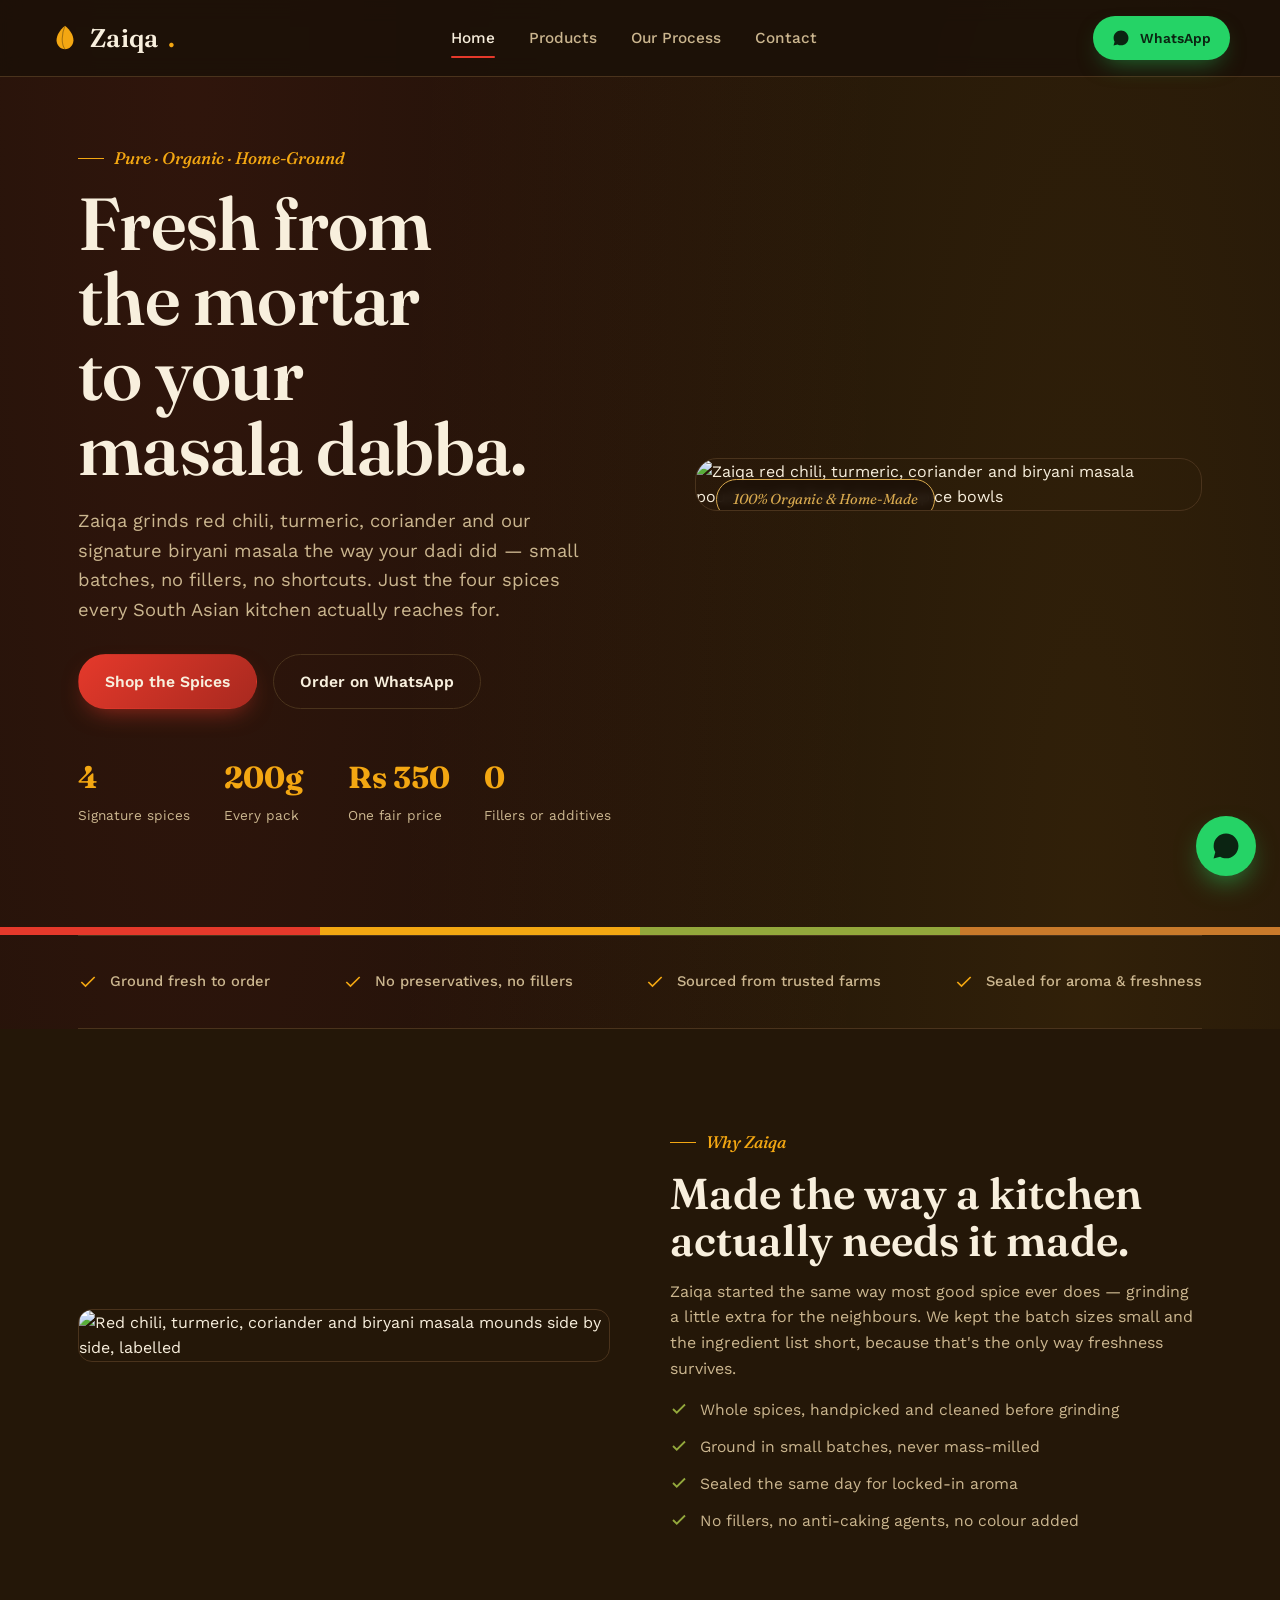
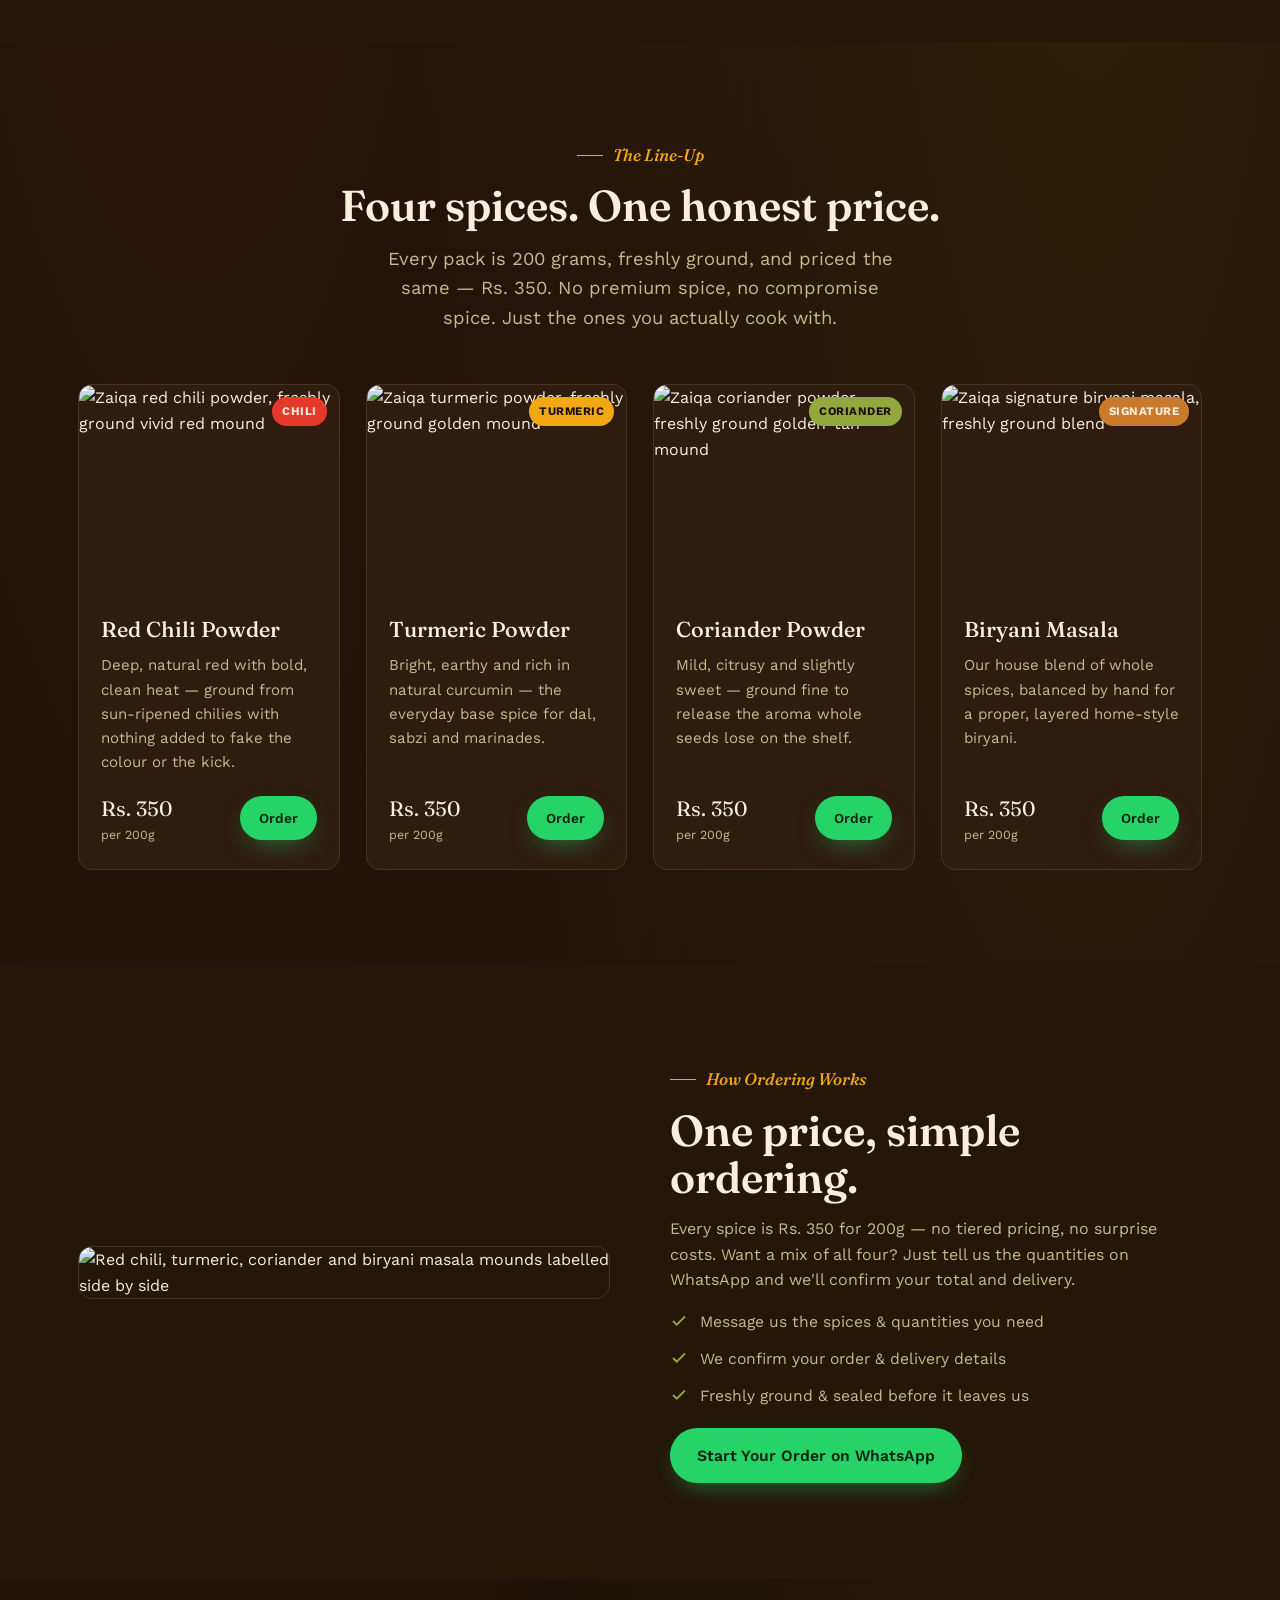
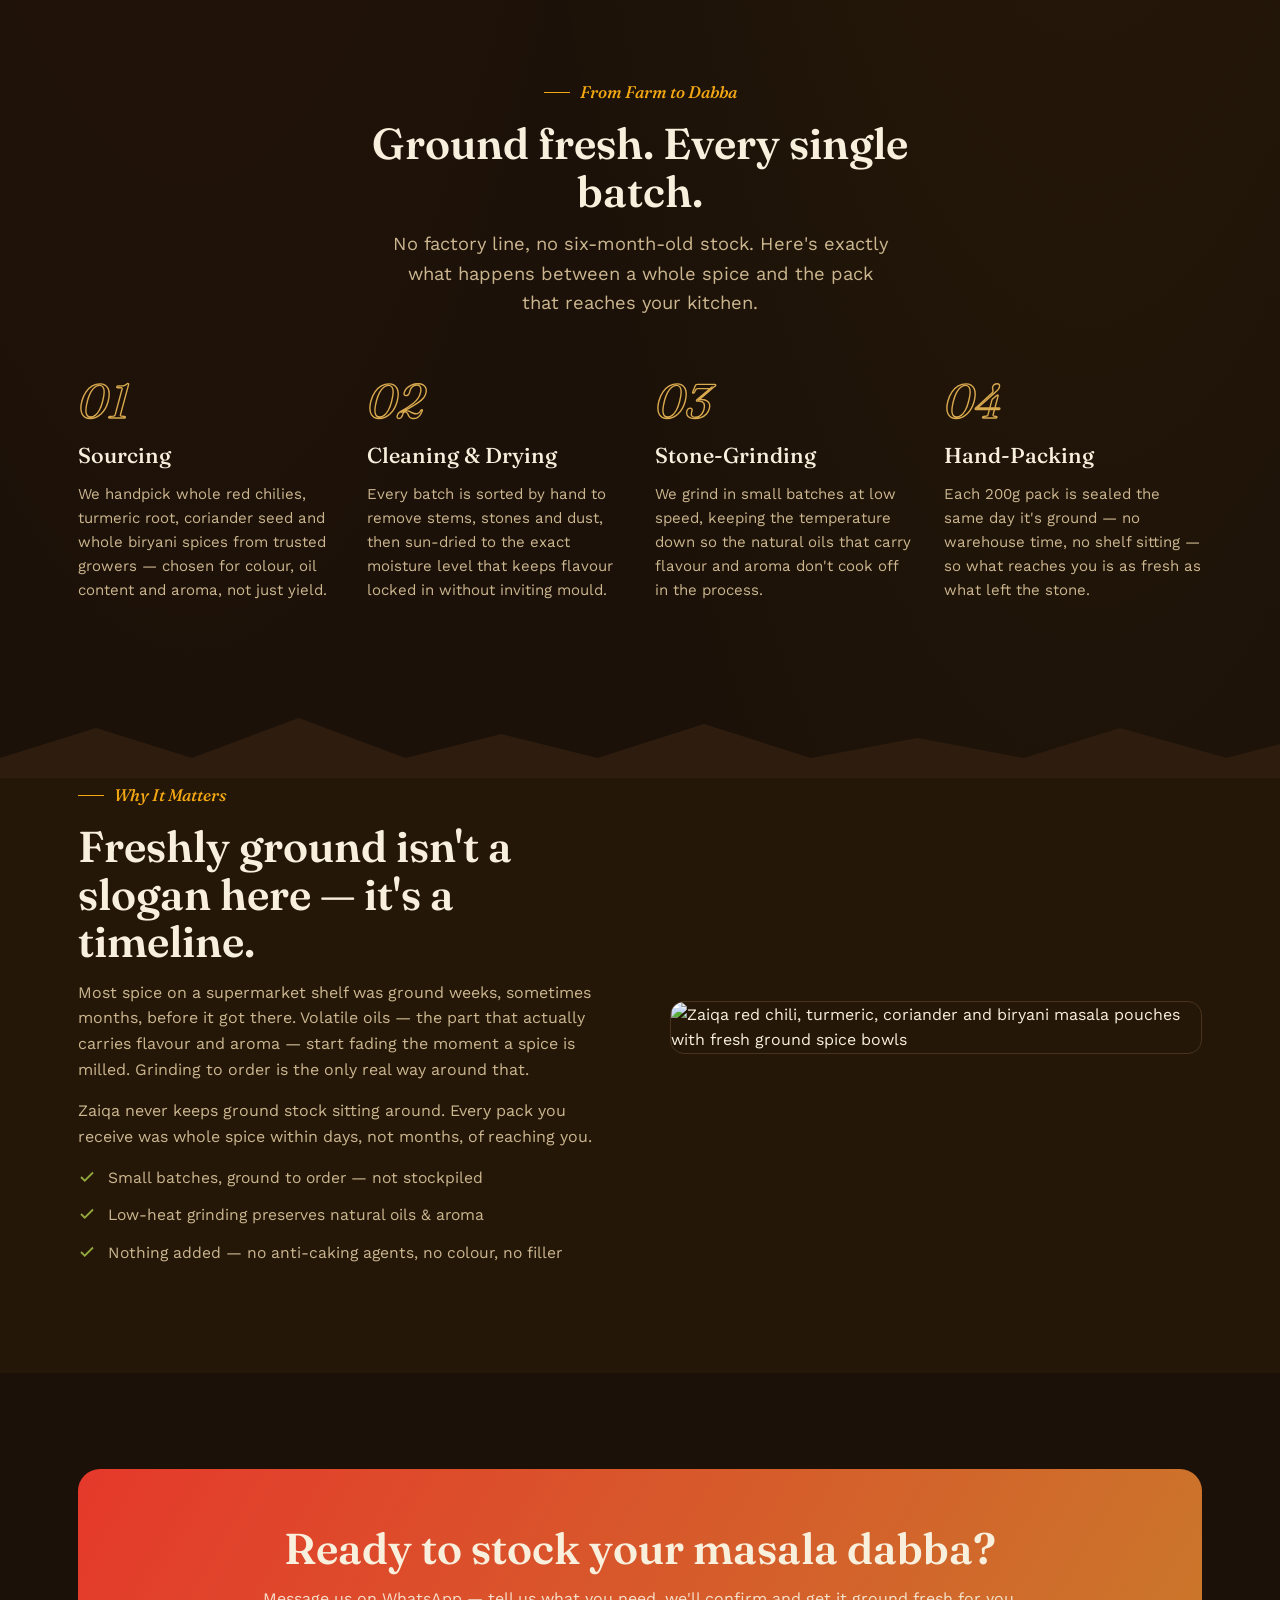
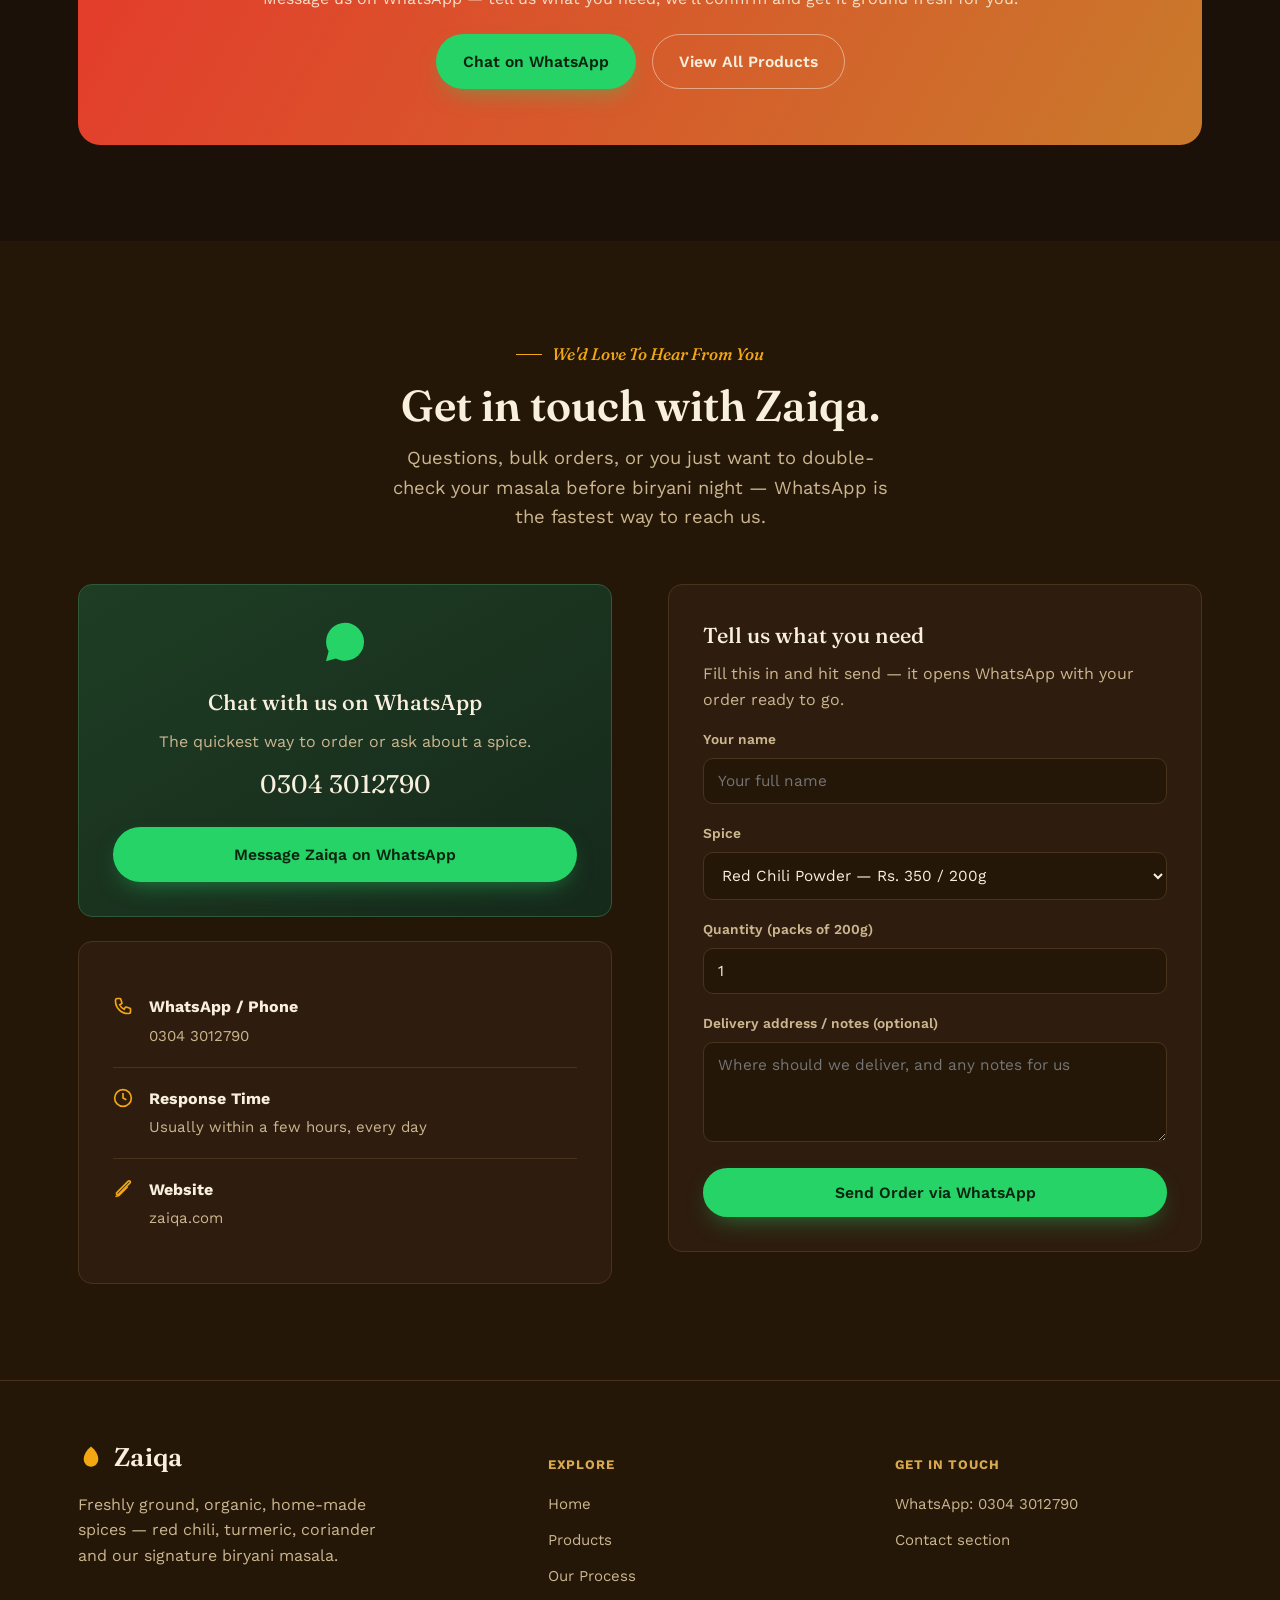
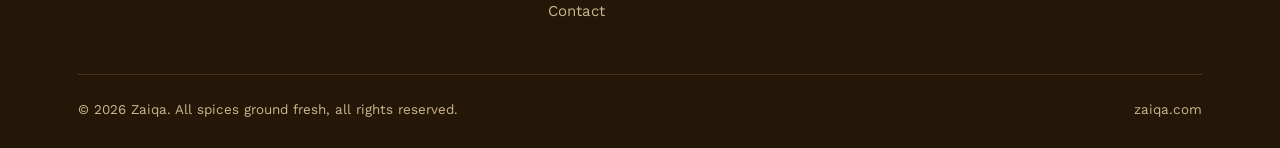
==== index.html @ b681e49d "Add files via upload" ====
<!DOCTYPE html>
<html lang="en">
<head>
<meta charset="UTF-8">
<meta name="viewport" content="width=device-width, initial-scale=1.0">

<!-- Primary SEO -->
<title>Zaiqa | Organic Red Chili, Turmeric, Coriander &amp; Biryani Masala | Rs. 350</title>
<meta name="description" content="Freshly ground, organic, home-made spices from Zaiqa: red chili powder, turmeric powder, coriander powder &amp; signature biryani masala. Rs. 350 for 200g. Order on WhatsApp.">
<meta name="keywords" content="Zaiqa, organic spices Pakistan, red chili powder, turmeric powder, coriander powder, biryani masala, home made spices, fresh ground masala, buy spices online Pakistan">
<meta name="robots" content="index, follow">
<meta name="author" content="Zaiqa">
<link rel="canonical" href="https://zaiqa.com/">

<!-- Favicon -->
<link rel="icon" type="image/png" sizes="32x32" href="favicon-32.png">
<link rel="icon" type="image/png" sizes="192x192" href="favicon-192.png">
<link rel="apple-touch-icon" href="favicon-192.png">
<meta name="theme-color" content="#1B1108">

<!-- Open Graph (Facebook / WhatsApp link previews) -->
<meta property="og:type" content="website">
<meta property="og:site_name" content="Zaiqa">
<meta property="og:title" content="Zaiqa | Organic, Freshly Ground Spices — Home-Made">
<meta property="og:description" content="Red chili, turmeric, coriander &amp; signature biryani masala — freshly ground, organic, no fillers. Rs. 350 for 200g. Order on WhatsApp.">
<meta property="og:image" content="https://zaiqa.com/images/hero-banner.jpg">
<meta property="og:image:width" content="1402">
<meta property="og:image:height" content="1122">
<meta property="og:url" content="https://zaiqa.com/">
<meta property="og:locale" content="en_PK">

<!-- Twitter Card -->
<meta name="twitter:card" content="summary_large_image">
<meta name="twitter:title" content="Zaiqa | Organic, Freshly Ground Spices">
<meta name="twitter:description" content="Red chili, turmeric, coriander &amp; signature biryani masala — Rs. 350 for 200g. Order on WhatsApp.">
<meta name="twitter:image" content="https://zaiqa.com/images/hero-banner.jpg">

<link rel="stylesheet" href="style.css">

<!-- Structured data: local business -->
<script type="application/ld+json">
{
  "@context": "https://schema.org",
  "@type": "LocalBusiness",
  "name": "Zaiqa",
  "description": "Freshly ground, organic, home-made spices: red chili powder, turmeric powder, coriander powder and signature biryani masala.",
  "url": "https://zaiqa.com/",
  "image": "https://zaiqa.com/images/hero-banner.jpg",
  "telephone": "+923043012790",
  "priceRange": "Rs. 350",
  "address": {
    "@type": "PostalAddress",
    "addressCountry": "PK"
  },
  "sameAs": [
    "https://wa.me/923043012790"
  ]
}
</script>

<!-- Structured data: products -->
<script type="application/ld+json">
{
  "@context": "https://schema.org",
  "@type": "ItemList",
  "itemListElement": [
    {
      "@type": "Product",
      "position": 1,
      "name": "Red Chili Powder",
      "image": "https://zaiqa.com/images/red-chili.jpg",
      "description": "Freshly ground, organic red chili powder. Bold heat, deep natural red colour.",
      "brand": "Zaiqa",
      "offers": {
        "@type": "Offer",
        "priceCurrency": "PKR",
        "price": "350",
        "availability": "https://schema.org/InStock"
      }
    },
    {
      "@type": "Product",
      "position": 2,
      "name": "Turmeric Powder",
      "image": "https://zaiqa.com/images/turmeric.jpg",
      "description": "Freshly ground, organic turmeric powder, rich in natural curcumin.",
      "brand": "Zaiqa",
      "offers": {
        "@type": "Offer",
        "priceCurrency": "PKR",
        "price": "350",
        "availability": "https://schema.org/InStock"
      }
    },
    {
      "@type": "Product",
      "position": 3,
      "name": "Coriander Powder",
      "image": "https://zaiqa.com/images/coriander.jpg",
      "description": "Freshly ground, organic coriander powder with mild, citrusy aroma.",
      "brand": "Zaiqa",
      "offers": {
        "@type": "Offer",
        "priceCurrency": "PKR",
        "price": "350",
        "availability": "https://schema.org/InStock"
      }
    },
    {
      "@type": "Product",
      "position": 4,
      "name": "Biryani Masala",
      "image": "https://zaiqa.com/images/biryani-masala.jpg",
      "description": "Zaiqa's signature freshly ground biryani masala, a balanced whole-spice blend.",
      "brand": "Zaiqa",
      "offers": {
        "@type": "Offer",
        "priceCurrency": "PKR",
        "price": "350",
        "availability": "https://schema.org/InStock"
      }
    }
  ]
}
</script>
</head>
<body>

<header class="site-header">
  <div class="container nav">
    <a href="#home" class="logo">
      <svg width="30" height="30" viewBox="0 0 32 32" fill="none" xmlns="http://www.w3.org/2000/svg">
        <path d="M16 3C10 8 7 13.5 7 18.5C7 23.75 11.03 28 16 28C20.97 28 25 23.75 25 18.5C25 13.5 22 8 16 3Z" fill="#F3A712"/>
        <path d="M16 3C16 3 13 10 13 17C13 22 14.5 26 16 28" stroke="#1B1108" stroke-width="1.1" stroke-linecap="round" opacity="0.35"/>
      </svg>
      Zaiqa<span class="dot">.</span>
    </a>
    <button class="nav-toggle" aria-label="Toggle menu" aria-expanded="false">☰</button>
    <nav class="nav-links">
      <a href="#home" class="active">Home</a>
      <a href="#products">Products</a>
      <a href="#process">Our Process</a>
      <a href="#contact">Contact</a>
    </nav>
    <div class="nav-actions">
      <a class="btn btn-whatsapp btn-sm" href="https://wa.me/923043012790?text=Assalamualaikum%2C%20I%27d%20like%20to%20order%20from%20Zaiqa." target="_blank" rel="noopener">
        <svg width="18" height="18" viewBox="0 0 24 24" fill="currentColor"><path d="M12.04 2C6.58 2 2.13 6.45 2.13 11.91C2.13 13.66 2.59 15.36 3.45 16.86L2.05 22L7.3 20.62C8.75 21.41 10.38 21.83 12.04 21.83C17.5 21.83 21.95 17.38 21.95 11.92C21.95 9.27 20.92 6.78 19.05 4.91C17.18 3.03 14.69 2 12.04 2Z"/></svg>
        <span>WhatsApp</span>
      </a>
    </div>
  </div>
</header>

<main>

  <!-- ============ HOME ============ -->
  <section id="home" class="hero">
    <div class="container hero-grid">
      <div class="hero-copy">
        <p class="eyebrow">Pure &middot; Organic &middot; Home-Ground</p>
        <h1>Fresh from the&nbsp;mortar<br>to your masala&nbsp;dabba.</h1>
        <p class="lede">Zaiqa grinds red chili, turmeric, coriander and our signature biryani masala the way your dadi did — small batches, no fillers, no shortcuts. Just the four spices every South Asian kitchen actually reaches for.</p>
        <div class="btn-row">
          <a href="#products" class="btn btn-primary">Shop the Spices</a>
          <a href="https://wa.me/923043012790?text=Assalamualaikum%2C%20I%27d%20like%20to%20order%20from%20Zaiqa." target="_blank" rel="noopener" class="btn btn-outline">Order on WhatsApp</a>
        </div>
        <div class="hero-stats">
          <div class="hero-stat"><strong>4</strong><span>Signature spices</span></div>
          <div class="hero-stat"><strong>200g</strong><span>Every pack</span></div>
          <div class="hero-stat"><strong>Rs 350</strong><span>One fair price</span></div>
          <div class="hero-stat"><strong>0</strong><span>Fillers or additives</span></div>
        </div>
      </div>
      <div class="hero-visual">
        <span class="hero-badge">100% Organic &amp; Home-Made</span>
        <img src="images/hero-banner.jpg" alt="Zaiqa red chili, turmeric, coriander and biryani masala pouches with fresh ground spice bowls">
      </div>
    </div>
  </section>

  <div class="spice-strip"><span class="c1"></span><span class="c2"></span><span class="c3"></span><span class="c4"></span></div>

  <div class="container">
    <div class="trust-strip">
      <div class="trust-item"><svg width="20" height="20" viewBox="0 0 24 24" fill="none" stroke="currentColor" stroke-width="2"><path d="M20 6L9 17l-5-5"/></svg> Ground fresh to order</div>
      <div class="trust-item"><svg width="20" height="20" viewBox="0 0 24 24" fill="none" stroke="currentColor" stroke-width="2"><path d="M20 6L9 17l-5-5"/></svg> No preservatives, no fillers</div>
      <div class="trust-item"><svg width="20" height="20" viewBox="0 0 24 24" fill="none" stroke="currentColor" stroke-width="2"><path d="M20 6L9 17l-5-5"/></svg> Sourced from trusted farms</div>
      <div class="trust-item"><svg width="20" height="20" viewBox="0 0 24 24" fill="none" stroke="currentColor" stroke-width="2"><path d="M20 6L9 17l-5-5"/></svg> Sealed for aroma &amp; freshness</div>
    </div>
  </div>

  <!-- Why Zaiqa split -->
  <section class="section-alt">
    <div class="container split">
      <img src="images/spice-group.jpg" alt="Red chili, turmeric, coriander and biryani masala mounds side by side, labelled" loading="lazy">
      <div>
        <p class="eyebrow">Why Zaiqa</p>
        <h2>Made the way a kitchen actually needs it made.</h2>
        <p>Zaiqa started the same way most good spice ever does — grinding a little extra for the neighbours. We kept the batch sizes small and the ingredient list short, because that's the only way freshness survives.</p>
        <ul class="check-list">
          <li><svg width="18" height="18" viewBox="0 0 24 24" fill="none" stroke="currentColor" stroke-width="2.4"><path d="M20 6L9 17l-5-5"/></svg> Whole spices, handpicked and cleaned before grinding</li>
          <li><svg width="18" height="18" viewBox="0 0 24 24" fill="none" stroke="currentColor" stroke-width="2.4"><path d="M20 6L9 17l-5-5"/></svg> Ground in small batches, never mass-milled</li>
          <li><svg width="18" height="18" viewBox="0 0 24 24" fill="none" stroke="currentColor" stroke-width="2.4"><path d="M20 6L9 17l-5-5"/></svg> Sealed the same day for locked-in aroma</li>
          <li><svg width="18" height="18" viewBox="0 0 24 24" fill="none" stroke="currentColor" stroke-width="2.4"><path d="M20 6L9 17l-5-5"/></svg> No fillers, no anti-caking agents, no colour added</li>
        </ul>
      </div>
    </div>
  </section>

  <!-- ============ PRODUCTS ============ -->
  <section id="products">
    <div class="container">
      <div class="section-head center">
        <p class="eyebrow" style="justify-content:center">The Line-Up</p>
        <h2>Four spices. One honest price.</h2>
        <p class="lede" style="margin:0 auto">Every pack is 200 grams, freshly ground, and priced the same — Rs. 350. No premium spice, no compromise spice. Just the ones you actually cook with.</p>
      </div>

      <div class="product-grid">
        <article class="product-card">
          <div class="product-media">
            <img src="images/red-chili.jpg" alt="Zaiqa red chili powder, freshly ground vivid red mound" loading="lazy">
            <span class="product-tag tag-chili">Chili</span>
          </div>
          <div class="product-body">
            <h3>Red Chili Powder</h3>
            <p>Deep, natural red with bold, clean heat — ground from sun-ripened chilies with nothing added to fake the colour or the kick.</p>
            <div class="product-foot">
              <div class="price">Rs. 350 <span>per 200g</span></div>
              <a class="btn btn-whatsapp btn-sm" href="https://wa.me/923043012790?text=Assalamualaikum%2C%20I%27d%20like%20to%20order%20Red%20Chili%20Powder%20(200g)%20from%20Zaiqa." target="_blank" rel="noopener">Order</a>
            </div>
          </div>
        </article>

        <article class="product-card">
          <div class="product-media">
            <img src="images/turmeric.jpg" alt="Zaiqa turmeric powder, freshly ground golden mound" loading="lazy">
            <span class="product-tag tag-turmeric">Turmeric</span>
          </div>
          <div class="product-body">
            <h3>Turmeric Powder</h3>
            <p>Bright, earthy and rich in natural curcumin — the everyday base spice for dal, sabzi and marinades.</p>
            <div class="product-foot">
              <div class="price">Rs. 350 <span>per 200g</span></div>
              <a class="btn btn-whatsapp btn-sm" href="https://wa.me/923043012790?text=Assalamualaikum%2C%20I%27d%20like%20to%20order%20Turmeric%20Powder%20(200g)%20from%20Zaiqa." target="_blank" rel="noopener">Order</a>
            </div>
          </div>
        </article>

        <article class="product-card">
          <div class="product-media">
            <img src="images/coriander.jpg" alt="Zaiqa coriander powder, freshly ground golden-tan mound" loading="lazy">
            <span class="product-tag tag-coriander">Coriander</span>
          </div>
          <div class="product-body">
            <h3>Coriander Powder</h3>
            <p>Mild, citrusy and slightly sweet — ground fine to release the aroma whole seeds lose on the shelf.</p>
            <div class="product-foot">
              <div class="price">Rs. 350 <span>per 200g</span></div>
              <a class="btn btn-whatsapp btn-sm" href="https://wa.me/923043012790?text=Assalamualaikum%2C%20I%27d%20like%20to%20order%20Coriander%20Powder%20(200g)%20from%20Zaiqa." target="_blank" rel="noopener">Order</a>
            </div>
          </div>
        </article>

        <article class="product-card">
          <div class="product-media">
            <img src="images/biryani-masala.jpg" alt="Zaiqa signature biryani masala, freshly ground blend" loading="lazy">
            <span class="product-tag tag-masala">Signature</span>
          </div>
          <div class="product-body">
            <h3>Biryani Masala</h3>
            <p>Our house blend of whole spices, balanced by hand for a proper, layered home-style biryani.</p>
            <div class="product-foot">
              <div class="price">Rs. 350 <span>per 200g</span></div>
              <a class="btn btn-whatsapp btn-sm" href="https://wa.me/923043012790?text=Assalamualaikum%2C%20I%27d%20like%20to%20order%20Biryani%20Masala%20(200g)%20from%20Zaiqa." target="_blank" rel="noopener">Order</a>
            </div>
          </div>
        </article>
      </div>
    </div>
  </section>

  <!-- How ordering works -->
  <section class="section-alt">
    <div class="container split reverse">
      <div>
        <p class="eyebrow">How Ordering Works</p>
        <h2>One price, simple ordering.</h2>
        <p>Every spice is Rs. 350 for 200g — no tiered pricing, no surprise costs. Want a mix of all four? Just tell us the quantities on WhatsApp and we'll confirm your total and delivery.</p>
        <ul class="check-list">
          <li><svg width="18" height="18" viewBox="0 0 24 24" fill="none" stroke="currentColor" stroke-width="2.4"><path d="M20 6L9 17l-5-5"/></svg> Message us the spices &amp; quantities you need</li>
          <li><svg width="18" height="18" viewBox="0 0 24 24" fill="none" stroke="currentColor" stroke-width="2.4"><path d="M20 6L9 17l-5-5"/></svg> We confirm your order &amp; delivery details</li>
          <li><svg width="18" height="18" viewBox="0 0 24 24" fill="none" stroke="currentColor" stroke-width="2.4"><path d="M20 6L9 17l-5-5"/></svg> Freshly ground &amp; sealed before it leaves us</li>
        </ul>
        <a class="btn btn-whatsapp" style="margin-top:8px" href="https://wa.me/923043012790?text=Assalamualaikum%2C%20I%27d%20like%20to%20place%20an%20order%20from%20Zaiqa." target="_blank" rel="noopener">Start Your Order on WhatsApp</a>
      </div>
      <img src="images/spice-group.jpg" alt="Red chili, turmeric, coriander and biryani masala mounds labelled side by side" loading="lazy">
    </div>
  </section>

  <!-- ============ PROCESS ============ -->
  <section id="process">
    <div class="container">
      <div class="section-head center">
        <p class="eyebrow" style="justify-content:center">From Farm to Dabba</p>
        <h2>Ground fresh. Every single batch.</h2>
        <p class="lede" style="margin:0 auto">No factory line, no six-month-old stock. Here's exactly what happens between a whole spice and the pack that reaches your kitchen.</p>
      </div>

      <div class="process-list">
        <div class="process-step">
          <span class="process-num">01</span>
          <h3>Sourcing</h3>
          <p>We handpick whole red chilies, turmeric root, coriander seed and whole biryani spices from trusted growers — chosen for colour, oil content and aroma, not just yield.</p>
        </div>
        <div class="process-step">
          <span class="process-num">02</span>
          <h3>Cleaning &amp; Drying</h3>
          <p>Every batch is sorted by hand to remove stems, stones and dust, then sun-dried to the exact moisture level that keeps flavour locked in without inviting mould.</p>
        </div>
        <div class="process-step">
          <span class="process-num">03</span>
          <h3>Stone-Grinding</h3>
          <p>We grind in small batches at low speed, keeping the temperature down so the natural oils that carry flavour and aroma don't cook off in the process.</p>
        </div>
        <div class="process-step">
          <span class="process-num">04</span>
          <h3>Hand-Packing</h3>
          <p>Each 200g pack is sealed the same day it's ground — no warehouse time, no shelf sitting — so what reaches you is as fresh as what left the stone.</p>
        </div>
      </div>
    </div>
  </section>

  <div class="mound-divider" aria-hidden="true">
    <svg viewBox="0 0 1200 64" preserveAspectRatio="none" xmlns="http://www.w3.org/2000/svg">
      <path d="M0,64 L0,44 L90,14 L180,44 L280,4 L380,44 L470,20 L560,44 L660,10 L760,44 L860,24 L960,44 L1050,14 L1150,44 L1200,30 L1200,64 Z" fill="#2E1D0F"/>
    </svg>
  </div>

  <section class="section-alt" style="padding-top:0">
    <div class="container split">
      <div>
        <p class="eyebrow">Why It Matters</p>
        <h2>Freshly ground isn't a slogan here — it's a timeline.</h2>
        <p>Most spice on a supermarket shelf was ground weeks, sometimes months, before it got there. Volatile oils — the part that actually carries flavour and aroma — start fading the moment a spice is milled. Grinding to order is the only real way around that.</p>
        <p>Zaiqa never keeps ground stock sitting around. Every pack you receive was whole spice within days, not months, of reaching you.</p>
        <ul class="check-list">
          <li><svg width="18" height="18" viewBox="0 0 24 24" fill="none" stroke="currentColor" stroke-width="2.4"><path d="M20 6L9 17l-5-5"/></svg> Small batches, ground to order — not stockpiled</li>
          <li><svg width="18" height="18" viewBox="0 0 24 24" fill="none" stroke="currentColor" stroke-width="2.4"><path d="M20 6L9 17l-5-5"/></svg> Low-heat grinding preserves natural oils &amp; aroma</li>
          <li><svg width="18" height="18" viewBox="0 0 24 24" fill="none" stroke="currentColor" stroke-width="2.4"><path d="M20 6L9 17l-5-5"/></svg> Nothing added — no anti-caking agents, no colour, no filler</li>
        </ul>
      </div>
      <img src="images/hero-banner.jpg" alt="Zaiqa red chili, turmeric, coriander and biryani masala pouches with fresh ground spice bowls" loading="lazy">
    </div>
  </section>

  <!-- CTA -->
  <section>
    <div class="container">
      <div class="cta-band">
        <h2>Ready to stock your masala dabba?</h2>
        <p>Message us on WhatsApp — tell us what you need, we'll confirm and get it ground fresh for you.</p>
        <div class="btn-row">
          <a class="btn btn-whatsapp" href="https://wa.me/923043012790?text=Assalamualaikum%2C%20I%27d%20like%20to%20order%20from%20Zaiqa." target="_blank" rel="noopener">Chat on WhatsApp</a>
          <a class="btn btn-outline" href="#products">View All Products</a>
        </div>
      </div>
    </div>
  </section>

  <!-- ============ CONTACT ============ -->
  <section id="contact" class="section-alt">
    <div class="container">
      <div class="section-head center">
        <p class="eyebrow" style="justify-content:center">We'd Love To Hear From You</p>
        <h2>Get in touch with Zaiqa.</h2>
        <p class="lede" style="margin:0 auto">Questions, bulk orders, or you just want to double-check your masala before biryani night — WhatsApp is the fastest way to reach us.</p>
      </div>

      <div class="contact-grid">
        <div>
          <div class="wa-panel">
            <svg width="46" height="46" viewBox="0 0 24 24" fill="#25D366"><path d="M12.04 2C6.58 2 2.13 6.45 2.13 11.91C2.13 13.66 2.59 15.36 3.45 16.86L2.05 22L7.3 20.62C8.75 21.41 10.38 21.83 12.04 21.83C17.5 21.83 21.95 17.38 21.95 11.92C21.95 9.27 20.92 6.78 19.05 4.91C17.18 3.03 14.69 2 12.04 2Z"/></svg>
            <h3>Chat with us on WhatsApp</h3>
            <p style="margin-bottom:0">The quickest way to order or ask about a spice.</p>
            <div class="wa-number">0304 3012790</div>
            <a class="btn btn-whatsapp btn-block" href="https://wa.me/923043012790?text=Assalamualaikum%2C%20I%27d%20like%20to%20order%20from%20Zaiqa." target="_blank" rel="noopener">Message Zaiqa on WhatsApp</a>
          </div>

          <div class="contact-card" style="margin-top:24px">
            <div class="contact-row">
              <svg width="20" height="20" viewBox="0 0 24 24" fill="none" stroke="currentColor" stroke-width="2"><path d="M3 5a2 2 0 012-2h3.28a1 1 0 01.948.684l1.498 4.493a1 1 0 01-.502 1.21l-2.257 1.13a11.042 11.042 0 005.516 5.516l1.13-2.257a1 1 0 011.21-.502l4.493 1.498a1 1 0 01.684.949V19a2 2 0 01-2 2h-1C9.716 21 3 14.284 3 6V5z"/></svg>
              <div><strong>WhatsApp / Phone</strong><span>0304 3012790</span></div>
            </div>
            <div class="contact-row">
              <svg width="20" height="20" viewBox="0 0 24 24" fill="none" stroke="currentColor" stroke-width="2"><circle cx="12" cy="12" r="10"/><path d="M12 6v6l4 2"/></svg>
              <div><strong>Response Time</strong><span>Usually within a few hours, every day</span></div>
            </div>
            <div class="contact-row">
              <svg width="20" height="20" viewBox="0 0 24 24" fill="none" stroke="currentColor" stroke-width="2"><path d="M20.42 4.58a1.44 1.44 0 000-2.06 1.44 1.44 0 00-2.06 0L4.58 16.3a1.44 1.44 0 000 2.06 1.44 1.44 0 002.06 0L20.42 4.58z"/><path d="M3 21l3.44-.86a1.44 1.44 0 00.73-.4l10.4-10.4"/></svg>
              <div><strong>Website</strong><span>zaiqa.com</span></div>
            </div>
          </div>
        </div>

        <div class="contact-card">
          <h3>Tell us what you need</h3>
          <p>Fill this in and hit send — it opens WhatsApp with your order ready to go.</p>

          <form id="orderForm">
            <div class="form-field">
              <label for="name">Your name</label>
              <input type="text" id="name" placeholder="Your full name" required>
            </div>
            <div class="form-field">
              <label for="spice">Spice</label>
              <select id="spice">
                <option value="Red Chili Powder">Red Chili Powder — Rs. 350 / 200g</option>
                <option value="Turmeric Powder">Turmeric Powder — Rs. 350 / 200g</option>
                <option value="Coriander Powder">Coriander Powder — Rs. 350 / 200g</option>
                <option value="Biryani Masala">Biryani Masala — Rs. 350 / 200g</option>
                <option value="a mix of all four spices">A mix of all four spices</option>
              </select>
            </div>
            <div class="form-field">
              <label for="qty">Quantity (packs of 200g)</label>
              <input type="number" id="qty" min="1" value="1">
            </div>
            <div class="form-field">
              <label for="notes">Delivery address / notes (optional)</label>
              <textarea id="notes" placeholder="Where should we deliver, and any notes for us"></textarea>
            </div>
            <button type="submit" class="btn btn-whatsapp btn-block">Send Order via WhatsApp</button>
          </form>
        </div>
      </div>
    </div>
  </section>

</main>

<footer>
  <div class="container">
    <div class="footer-grid">
      <div>
        <div class="logo" style="margin-bottom:14px">
          <svg width="26" height="26" viewBox="0 0 32 32" fill="none" xmlns="http://www.w3.org/2000/svg">
            <path d="M16 3C10 8 7 13.5 7 18.5C7 23.75 11.03 28 16 28C20.97 28 25 23.75 25 18.5C25 13.5 22 8 16 3Z" fill="#F3A712"/>
          </svg>
          Zaiqa
        </div>
        <p style="max-width:32ch">Freshly ground, organic, home-made spices — red chili, turmeric, coriander and our signature biryani masala.</p>
      </div>
      <div>
        <h4>Explore</h4>
        <ul>
          <li><a href="#home">Home</a></li>
          <li><a href="#products">Products</a></li>
          <li><a href="#process">Our Process</a></li>
          <li><a href="#contact">Contact</a></li>
        </ul>
      </div>
      <div>
        <h4>Get in touch</h4>
        <ul>
          <li><a href="https://wa.me/923043012790" target="_blank" rel="noopener">WhatsApp: 0304 3012790</a></li>
          <li><a href="#contact">Contact section</a></li>
        </ul>
      </div>
    </div>
    <div class="footer-bottom">
      <span>&copy; 2026 Zaiqa. All spices ground fresh, all rights reserved.</span>
      <span>zaiqa.com</span>
    </div>
  </div>
</footer>

<a class="wa-float" href="https://wa.me/923043012790?text=Assalamualaikum%2C%20I%27d%20like%20to%20order%20from%20Zaiqa." target="_blank" rel="noopener" aria-label="Chat on WhatsApp">
  <svg width="30" height="30" viewBox="0 0 24 24" fill="#0b2412"><path d="M12.04 2C6.58 2 2.13 6.45 2.13 11.91C2.13 13.66 2.59 15.36 3.45 16.86L2.05 22L7.3 20.62C8.75 21.41 10.38 21.83 12.04 21.83C17.5 21.83 21.95 17.38 21.95 11.92C21.95 9.27 20.92 6.78 19.05 4.91C17.18 3.03 14.69 2 12.04 2Z"/></svg>
</a>

<script src="script.js"></script>
</body>
</html>
---- style.css ----
/* =========================================================
   ZAIQA — Design Tokens
   Palette drawn from the spices themselves: chili red, turmeric
   gold, coriander olive, masala brown — set against a deep,
   roasted backdrop the way the product photography does.
   ========================================================= */

@import url('https://fonts.googleapis.com/css2?family=Fraunces:ital,opsz,wght@0,9..144,400;0,9..144,500;0,9..144,600;1,9..144,500&family=Work+Sans:wght@400;500;600;700&display=swap');

:root{
  --bg:            #1B1108;
  --bg-alt:        #241708;
  --panel:         #2E1D0F;
  --panel-line:    #4a331c;
  --cream:         #F8EFDD;
  --cream-dim:     #CBB68F;
  --chili:         #E5392B;
  --chili-dim:     #a8291f;
  --turmeric:      #F3A712;
  --coriander:     #93A83C;
  --masala:        #C97A2B;
  --gold:          #D8A94E;
  --leaf-dark:     #48521E;

  --font-display:  'Fraunces', serif;
  --font-body:     'Work Sans', sans-serif;

  --container:     1180px;
  --radius:        14px;
}

*, *::before, *::after{ box-sizing: border-box; }
html{ scroll-behavior: smooth; }

body{
  margin: 0;
  background: var(--bg);
  background-image:
    radial-gradient(ellipse at 15% 0%, rgba(229,57,43,0.10), transparent 45%),
    radial-gradient(ellipse at 85% 15%, rgba(243,167,18,0.10), transparent 45%);
  color: var(--cream);
  font-family: var(--font-body);
  font-size: 16px;
  line-height: 1.6;
  -webkit-font-smoothing: antialiased;
}

img{ max-width: 100%; display: block; }
a{ color: inherit; text-decoration: none; }
ul{ margin: 0; padding: 0; list-style: none; }

.container{
  width: 100%;
  max-width: var(--container);
  margin: 0 auto;
  padding: 0 28px;
}

h1, h2, h3, .eyebrow{ font-family: var(--font-display); }

h1{
  font-size: clamp(2.6rem, 6vw, 4.6rem);
  font-weight: 600;
  line-height: 1.02;
  letter-spacing: -0.01em;
  margin: 0 0 20px;
  color: var(--cream);
}

h2{
  font-size: clamp(1.9rem, 3.6vw, 2.7rem);
  font-weight: 600;
  line-height: 1.1;
  margin: 0 0 14px;
  color: var(--cream);
}

h3{
  font-size: 1.35rem;
  font-weight: 500;
  margin: 0 0 8px;
}

p{ color: var(--cream-dim); margin: 0 0 16px; }

.eyebrow{
  display: inline-flex;
  align-items: center;
  gap: 10px;
  font-style: italic;
  font-weight: 500;
  font-size: 1.05rem;
  color: var(--turmeric);
  margin-bottom: 14px;
}
.eyebrow::before{
  content:"";
  width: 26px; height: 1px;
  background: var(--turmeric);
  display: inline-block;
}

.lede{
  font-size: 1.15rem;
  max-width: 46ch;
  color: var(--cream-dim);
}

/* ---------- Buttons ---------- */
.btn{
  display: inline-flex;
  align-items: center;
  gap: 10px;
  padding: 14px 26px;
  border-radius: 999px;
  font-family: var(--font-body);
  font-weight: 600;
  font-size: 0.98rem;
  border: 1px solid transparent;
  cursor: pointer;
  transition: transform .18s ease, box-shadow .18s ease, background .18s ease;
  white-space: nowrap;
}
.btn:hover{ transform: translateY(-2px); }

.btn-primary{
  background: linear-gradient(135deg, var(--chili), var(--chili-dim));
  color: var(--cream);
  box-shadow: 0 10px 24px -10px rgba(229,57,43,0.65);
}
.btn-primary:hover{ box-shadow: 0 14px 28px -8px rgba(229,57,43,0.75); }

.btn-whatsapp{
  background: #25D366;
  color: #0b2412;
  box-shadow: 0 10px 24px -10px rgba(37,211,102,0.55);
}
.btn-whatsapp:hover{ box-shadow: 0 14px 28px -8px rgba(37,211,102,0.65); }

.btn-outline{
  background: transparent;
  border-color: var(--panel-line);
  color: var(--cream);
}
.btn-outline:hover{ border-color: var(--gold); color: var(--gold); }

.btn-block{ width: 100%; justify-content: center; }

/* ---------- Header / Nav ---------- */
.site-header{
  position: sticky;
  top: 0;
  z-index: 50;
  background: rgba(27,17,8,0.86);
  backdrop-filter: blur(10px);
  border-bottom: 1px solid var(--panel-line);
}
.nav{
  display: flex;
  align-items: center;
  justify-content: space-between;
  padding: 16px 0;
}
.logo{
  display: flex;
  align-items: center;
  gap: 10px;
  font-family: var(--font-display);
  font-size: 1.6rem;
  font-weight: 600;
  letter-spacing: 0.01em;
  color: var(--cream);
}
.logo svg{ flex-shrink: 0; }
.logo .dot{ color: var(--turmeric); }

.nav-links{
  display: flex;
  align-items: center;
  gap: 34px;
}
.nav-links a{
  font-size: 0.96rem;
  font-weight: 500;
  color: var(--cream-dim);
  position: relative;
  padding: 4px 0;
  transition: color .15s ease;
}
.nav-links a:hover, .nav-links a.active{ color: var(--cream); }
.nav-links a.active::after{
  content:"";
  position: absolute;
  left: 0; bottom: -4px;
  width: 100%; height: 2px;
  background: var(--chili);
  border-radius: 2px;
}

.nav-actions{ display: flex; align-items: center; gap: 16px; }
.nav-toggle{
  display: none;
  background: none;
  border: 1px solid var(--panel-line);
  border-radius: 8px;
  width: 42px; height: 42px;
  color: var(--cream);
  font-size: 1.3rem;
  cursor: pointer;
}

@media (max-width: 860px){
  .nav-links{
    position: absolute;
    top: 100%; left: 0; right: 0;
    background: var(--bg-alt);
    border-bottom: 1px solid var(--panel-line);
    flex-direction: column;
    align-items: flex-start;
    gap: 0;
    padding: 6px 28px 18px;
    display: none;
  }
  .nav-links.open{ display: flex; }
  .nav-links a{ padding: 12px 0; width: 100%; border-bottom: 1px solid rgba(255,255,255,0.05); }
  .nav-toggle{ display: inline-flex; align-items: center; justify-content: center; }
  .nav-actions .btn-whatsapp span{ display: none; }
}

/* ---------- Sections ---------- */
section{ padding: 96px 0; }
@media (max-width: 700px){ section{ padding: 64px 0; } }

.section-alt{ background: var(--bg-alt); }
.section-head{ max-width: 640px; margin-bottom: 52px; }
.section-head.center{ margin-left: auto; margin-right: auto; text-align: center; }

/* ---------- Signature mound divider ---------- */
.mound-divider{
  width: 100%;
  height: 64px;
  overflow: hidden;
  line-height: 0;
}
.mound-divider svg{ width: 100%; height: 100%; display: block; }

/* ---------- Hero ---------- */
.hero{
  position: relative;
  padding: 64px 0 100px;
  overflow: hidden;
}
.hero-grid{
  display: grid;
  grid-template-columns: 1.05fr 0.95fr;
  gap: 56px;
  align-items: center;
}
@media (max-width: 900px){
  .hero-grid{ grid-template-columns: 1fr; }
}
.hero-copy .btn-row{ display:flex; gap:16px; flex-wrap:wrap; margin-top: 30px; }

.hero-stats{
  display: flex;
  gap: 34px;
  margin-top: 44px;
  flex-wrap: wrap;
}
.hero-stat{ min-width: 90px; }
.hero-stat strong{
  display: block;
  font-family: var(--font-display);
  font-size: 1.9rem;
  color: var(--turmeric);
}
.hero-stat span{ font-size: 0.85rem; color: var(--cream-dim); }

.hero-visual{
  position: relative;
  border-radius: 22px;
  overflow: hidden;
  border: 1px solid var(--panel-line);
  box-shadow: 0 40px 80px -30px rgba(0,0,0,0.6);
}
.hero-visual img{ width: 100%; height: 100%; object-fit: cover; }
.hero-badge{
  position: absolute;
  top: 20px; left: 20px;
  background: rgba(27,17,8,0.82);
  border: 1px solid var(--gold);
  color: var(--gold);
  font-family: var(--font-display);
  font-style: italic;
  font-size: 0.9rem;
  padding: 8px 16px;
  border-radius: 999px;
  backdrop-filter: blur(4px);
}

/* ---------- Spice color strip ---------- */
.spice-strip{ display: flex; height: 8px; width: 100%; }
.spice-strip span{ flex: 1; }
.spice-strip .c1{ background: var(--chili); }
.spice-strip .c2{ background: var(--turmeric); }
.spice-strip .c3{ background: var(--coriander); }
.spice-strip .c4{ background: var(--masala); }

/* ---------- Product cards ---------- */
.product-grid{
  display: grid;
  grid-template-columns: repeat(4, 1fr);
  gap: 26px;
}
@media (max-width: 980px){ .product-grid{ grid-template-columns: repeat(2, 1fr); } }
@media (max-width: 560px){ .product-grid{ grid-template-columns: 1fr; } }

.product-card{
  background: var(--panel);
  border: 1px solid var(--panel-line);
  border-radius: var(--radius);
  overflow: hidden;
  display: flex;
  flex-direction: column;
  transition: transform .2s ease, border-color .2s ease;
}
.product-card:hover{ transform: translateY(-6px); border-color: var(--gold); }

.product-media{
  position: relative;
  aspect-ratio: 4/3.2;
  overflow: hidden;
}
.product-media img{ width: 100%; height: 100%; object-fit: cover; }
.product-tag{
  position: absolute;
  top: 12px; right: 12px;
  font-size: 0.72rem;
  font-weight: 700;
  letter-spacing: 0.04em;
  text-transform: uppercase;
  padding: 5px 10px;
  border-radius: 999px;
  color: #1B1108;
}
.tag-chili{ background: var(--chili); color: var(--cream); }
.tag-turmeric{ background: var(--turmeric); }
.tag-coriander{ background: var(--coriander); }
.tag-masala{ background: var(--masala); color: var(--cream); }

.product-body{
  padding: 20px 22px 24px;
  display: flex;
  flex-direction: column;
  flex: 1;
}
.product-body h3{ margin-bottom: 6px; }
.product-body p{ font-size: 0.94rem; margin-bottom: 18px; flex: 1; }
.product-foot{
  display: flex;
  align-items: center;
  justify-content: space-between;
  gap: 10px;
}
.price{
  font-family: var(--font-display);
  font-size: 1.3rem;
  color: var(--cream);
}
.price span{ font-family: var(--font-body); font-size: 0.78rem; color: var(--cream-dim); display: block; }

.btn-sm{ padding: 10px 18px; font-size: 0.86rem; }

/* ---------- Process steps ---------- */
.process-list{
  display: grid;
  grid-template-columns: repeat(4, 1fr);
  gap: 30px;
  counter-reset: step;
}
@media (max-width: 900px){ .process-list{ grid-template-columns: repeat(2, 1fr); } }
@media (max-width: 560px){ .process-list{ grid-template-columns: 1fr; } }

.process-step{ position: relative; padding-top: 8px; }
.process-num{
  font-family: var(--font-display);
  font-style: italic;
  font-size: 3rem;
  color: transparent;
  -webkit-text-stroke: 1.4px var(--gold);
  line-height: 1;
  margin-bottom: 14px;
  display: block;
}
.process-step h3{ color: var(--cream); }
.process-step p{ font-size: 0.94rem; }

/* ---------- Story split ---------- */
.split{
  display: grid;
  grid-template-columns: 1fr 1fr;
  gap: 60px;
  align-items: center;
}
@media (max-width: 900px){ .split{ grid-template-columns: 1fr; gap: 36px; } }
.split img{ border-radius: var(--radius); border: 1px solid var(--panel-line); }
.split.reverse{ direction: rtl; }
.split.reverse > *{ direction: ltr; }

.check-list li{
  display: flex;
  gap: 12px;
  align-items: flex-start;
  margin-bottom: 12px;
  color: var(--cream-dim);
  font-size: 0.98rem;
}
.check-list li svg{ flex-shrink: 0; margin-top: 3px; color: var(--coriander); }

/* ---------- Testimonial / trust strip ---------- */
.trust-strip{
  display: flex;
  flex-wrap: wrap;
  gap: 40px;
  justify-content: space-between;
  padding: 34px 0;
  border-top: 1px solid var(--panel-line);
  border-bottom: 1px solid var(--panel-line);
}
.trust-item{
  display: flex;
  align-items: center;
  gap: 12px;
  color: var(--cream-dim);
  font-size: 0.92rem;
  font-weight: 500;
}
.trust-item svg{ color: var(--turmeric); flex-shrink: 0; }

/* ---------- CTA band ---------- */
.cta-band{
  background: linear-gradient(120deg, var(--chili) 0%, var(--masala) 100%);
  border-radius: 22px;
  padding: 56px;
  text-align: center;
  position: relative;
  overflow: hidden;
}
.cta-band h2, .cta-band p{ color: var(--cream); }
.cta-band p{ color: rgba(248,239,221,0.9); }
.cta-band .btn-row{ display:flex; gap: 16px; justify-content: center; flex-wrap: wrap; margin-top: 22px; }
.cta-band .btn-outline{ border-color: rgba(248,239,221,0.5); }
.cta-band .btn-outline:hover{ border-color: var(--cream); color: var(--cream); }

/* ---------- Contact ---------- */
.contact-grid{
  display: grid;
  grid-template-columns: 1fr 1fr;
  gap: 56px;
  align-items: start;
}
@media (max-width: 900px){ .contact-grid{ grid-template-columns: 1fr; } }

.contact-card{
  background: var(--panel);
  border: 1px solid var(--panel-line);
  border-radius: var(--radius);
  padding: 34px;
}
.contact-row{
  display: flex;
  gap: 16px;
  align-items: flex-start;
  padding: 18px 0;
  border-bottom: 1px solid var(--panel-line);
}
.contact-row:last-child{ border-bottom: none; }
.contact-row svg{ color: var(--turmeric); flex-shrink: 0; margin-top: 2px; }
.contact-row strong{ display: block; color: var(--cream); margin-bottom: 3px; }
.contact-row span{ color: var(--cream-dim); font-size: 0.94rem; }

.wa-panel{
  background: linear-gradient(150deg, #1e3d24, #16291b);
  border: 1px solid #2e5a37;
  border-radius: var(--radius);
  padding: 34px;
  text-align: center;
}
.wa-panel svg{ margin-bottom: 14px; }
.wa-panel .wa-number{
  font-family: var(--font-display);
  font-size: 1.6rem;
  color: var(--cream);
  margin: 10px 0 22px;
}

.form-field{ margin-bottom: 18px; }
.form-field label{
  display: block;
  font-size: 0.86rem;
  font-weight: 600;
  color: var(--cream-dim);
  margin-bottom: 8px;
}
.form-field select,
.form-field input,
.form-field textarea{
  width: 100%;
  background: var(--bg-alt);
  border: 1px solid var(--panel-line);
  border-radius: 10px;
  padding: 13px 14px;
  color: var(--cream);
  font-family: var(--font-body);
  font-size: 0.96rem;
}
.form-field textarea{ resize: vertical; min-height: 100px; }
.form-field select:focus,
.form-field input:focus,
.form-field textarea:focus,
a:focus-visible,
button:focus-visible{
  outline: 2px solid var(--gold);
  outline-offset: 2px;
}

/* ---------- Floating WhatsApp ---------- */
.wa-float{
  position: fixed;
  bottom: 24px;
  right: 24px;
  z-index: 60;
  width: 60px; height: 60px;
  border-radius: 50%;
  background: #25D366;
  display: flex;
  align-items: center;
  justify-content: center;
  box-shadow: 0 12px 28px -8px rgba(37,211,102,0.65);
  transition: transform .18s ease;
}
.wa-float:hover{ transform: scale(1.08); }

/* ---------- Footer ---------- */
footer{
  background: var(--bg-alt);
  border-top: 1px solid var(--panel-line);
  padding: 56px 0 28px;
}
.footer-grid{
  display: grid;
  grid-template-columns: 1.4fr 1fr 1fr;
  gap: 40px;
  margin-bottom: 40px;
}
@media (max-width: 700px){ .footer-grid{ grid-template-columns: 1fr; } }
.footer-grid h4{
  font-family: var(--font-body);
  font-size: 0.82rem;
  letter-spacing: 0.06em;
  text-transform: uppercase;
  color: var(--gold);
  margin-bottom: 16px;
}
.footer-grid li{ margin-bottom: 10px; }
.footer-grid a{ color: var(--cream-dim); font-size: 0.94rem; }
.footer-grid a:hover{ color: var(--cream); }
.footer-bottom{
  display: flex;
  justify-content: space-between;
  flex-wrap: wrap;
  gap: 12px;
  padding-top: 24px;
  border-top: 1px solid var(--panel-line);
  font-size: 0.84rem;
  color: var(--cream-dim);
}

/* ---------- Page hero (interior pages) ---------- */
.page-hero{
  padding: 64px 0 20px;
  text-align: center;
}
.page-hero .lede{ margin: 0 auto; text-align: center; }

/* reduced motion */
@media (prefers-reduced-motion: reduce){
  html{ scroll-behavior: auto; }
  *{ transition: none !important; }
}

/* ---------- Single-page anchor offset ---------- */
section[id]{ scroll-margin-top: 88px; }
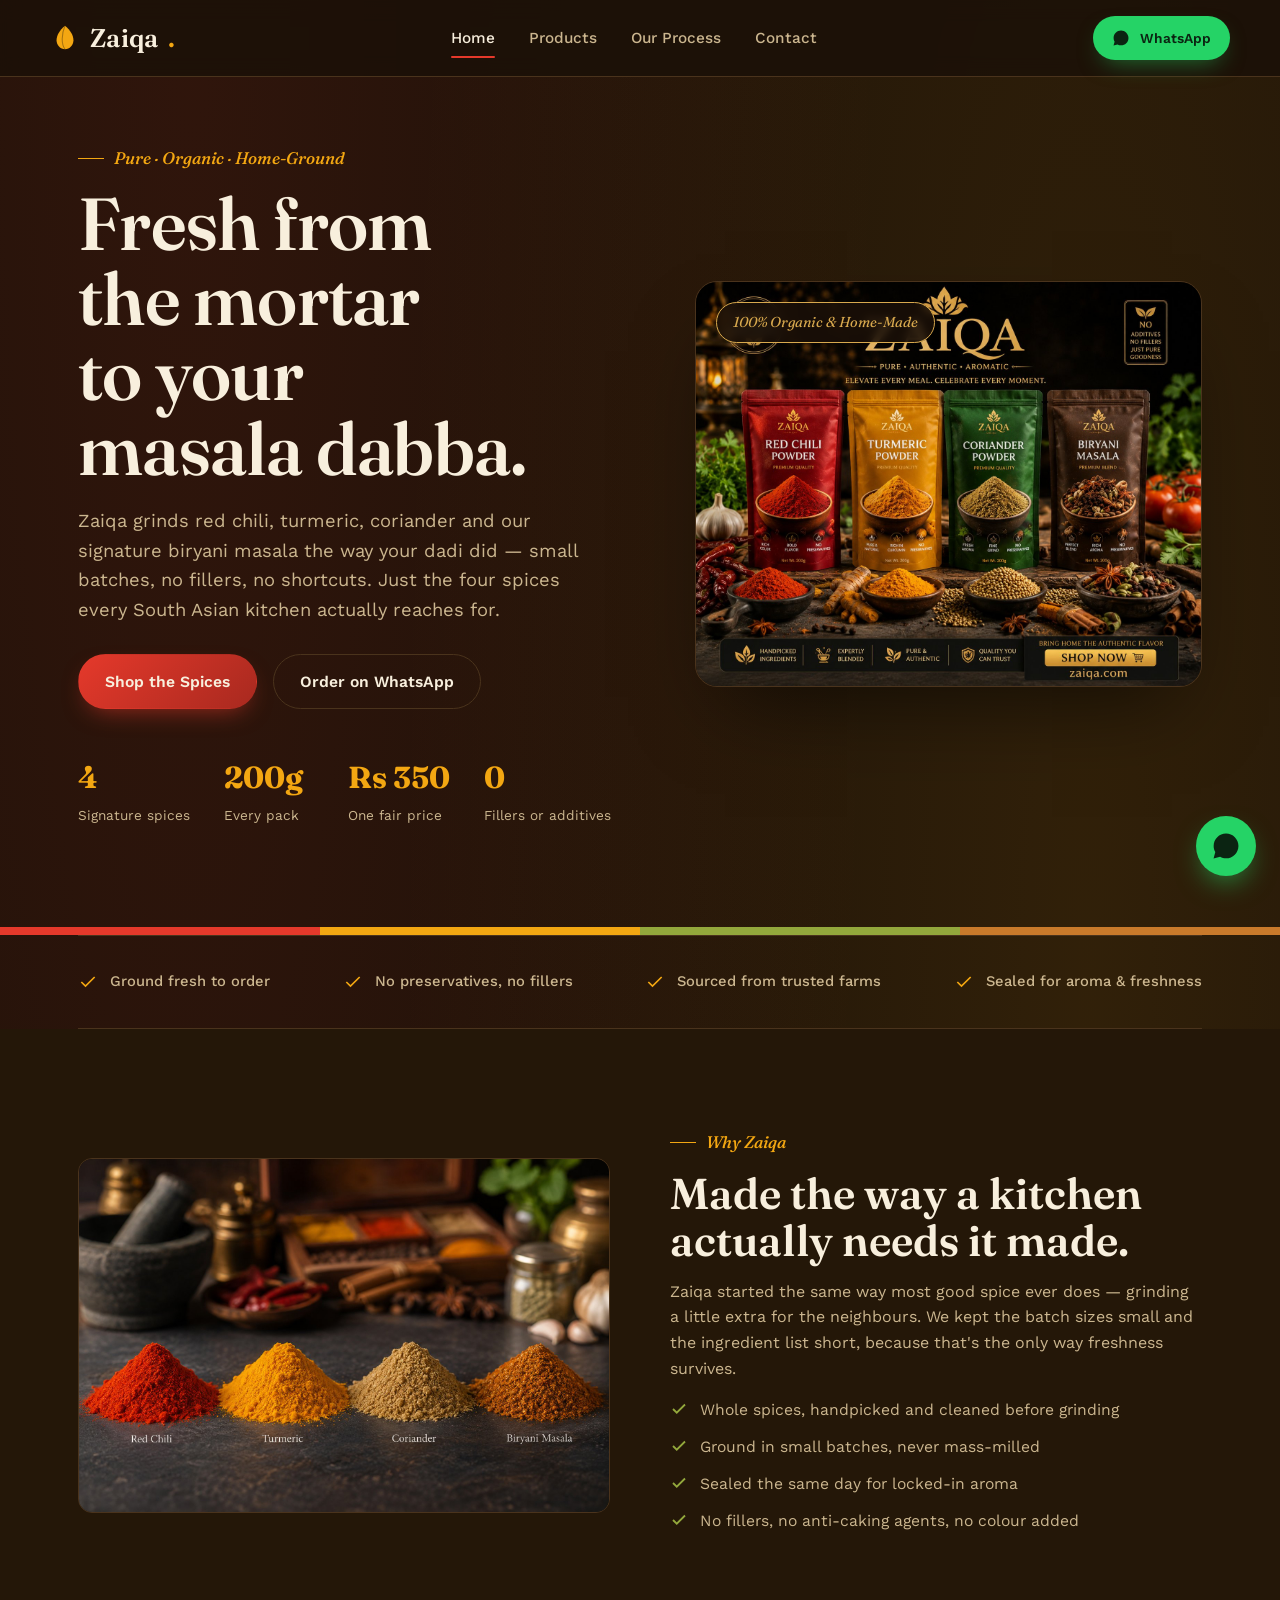
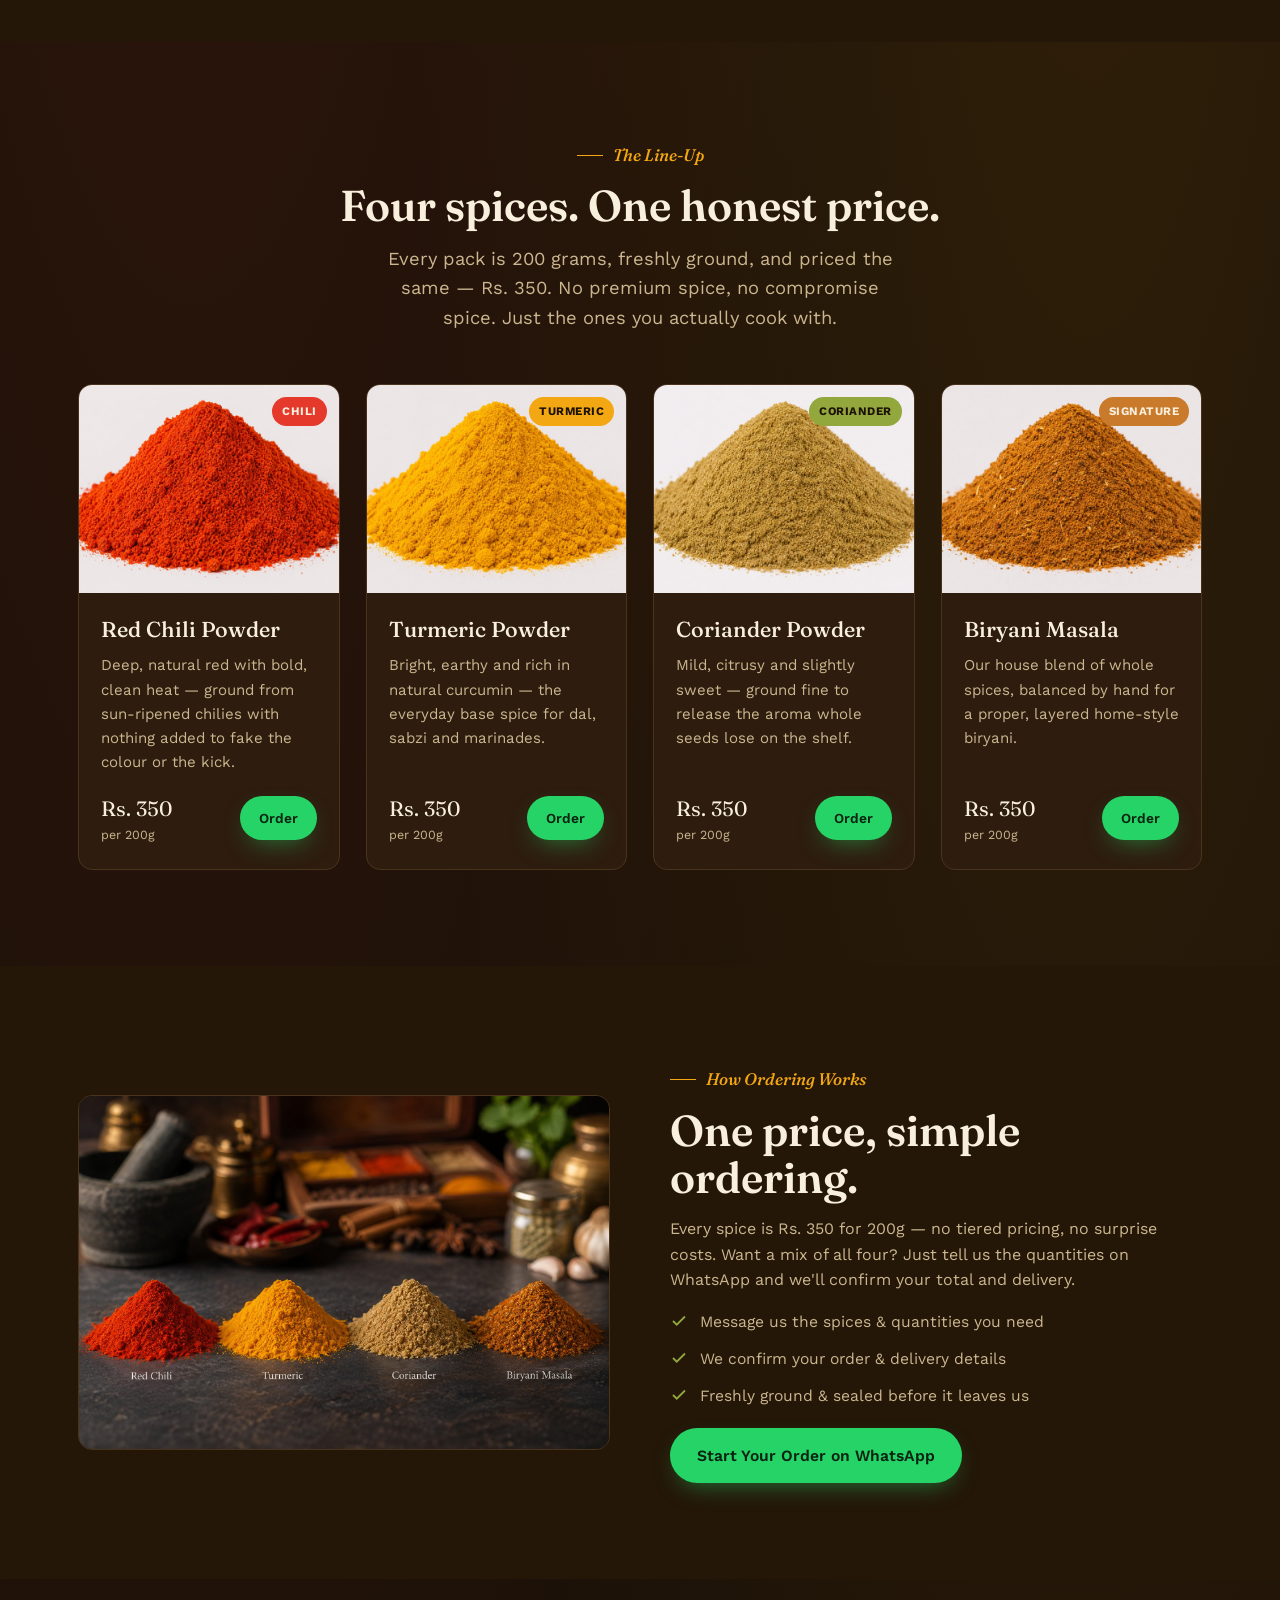
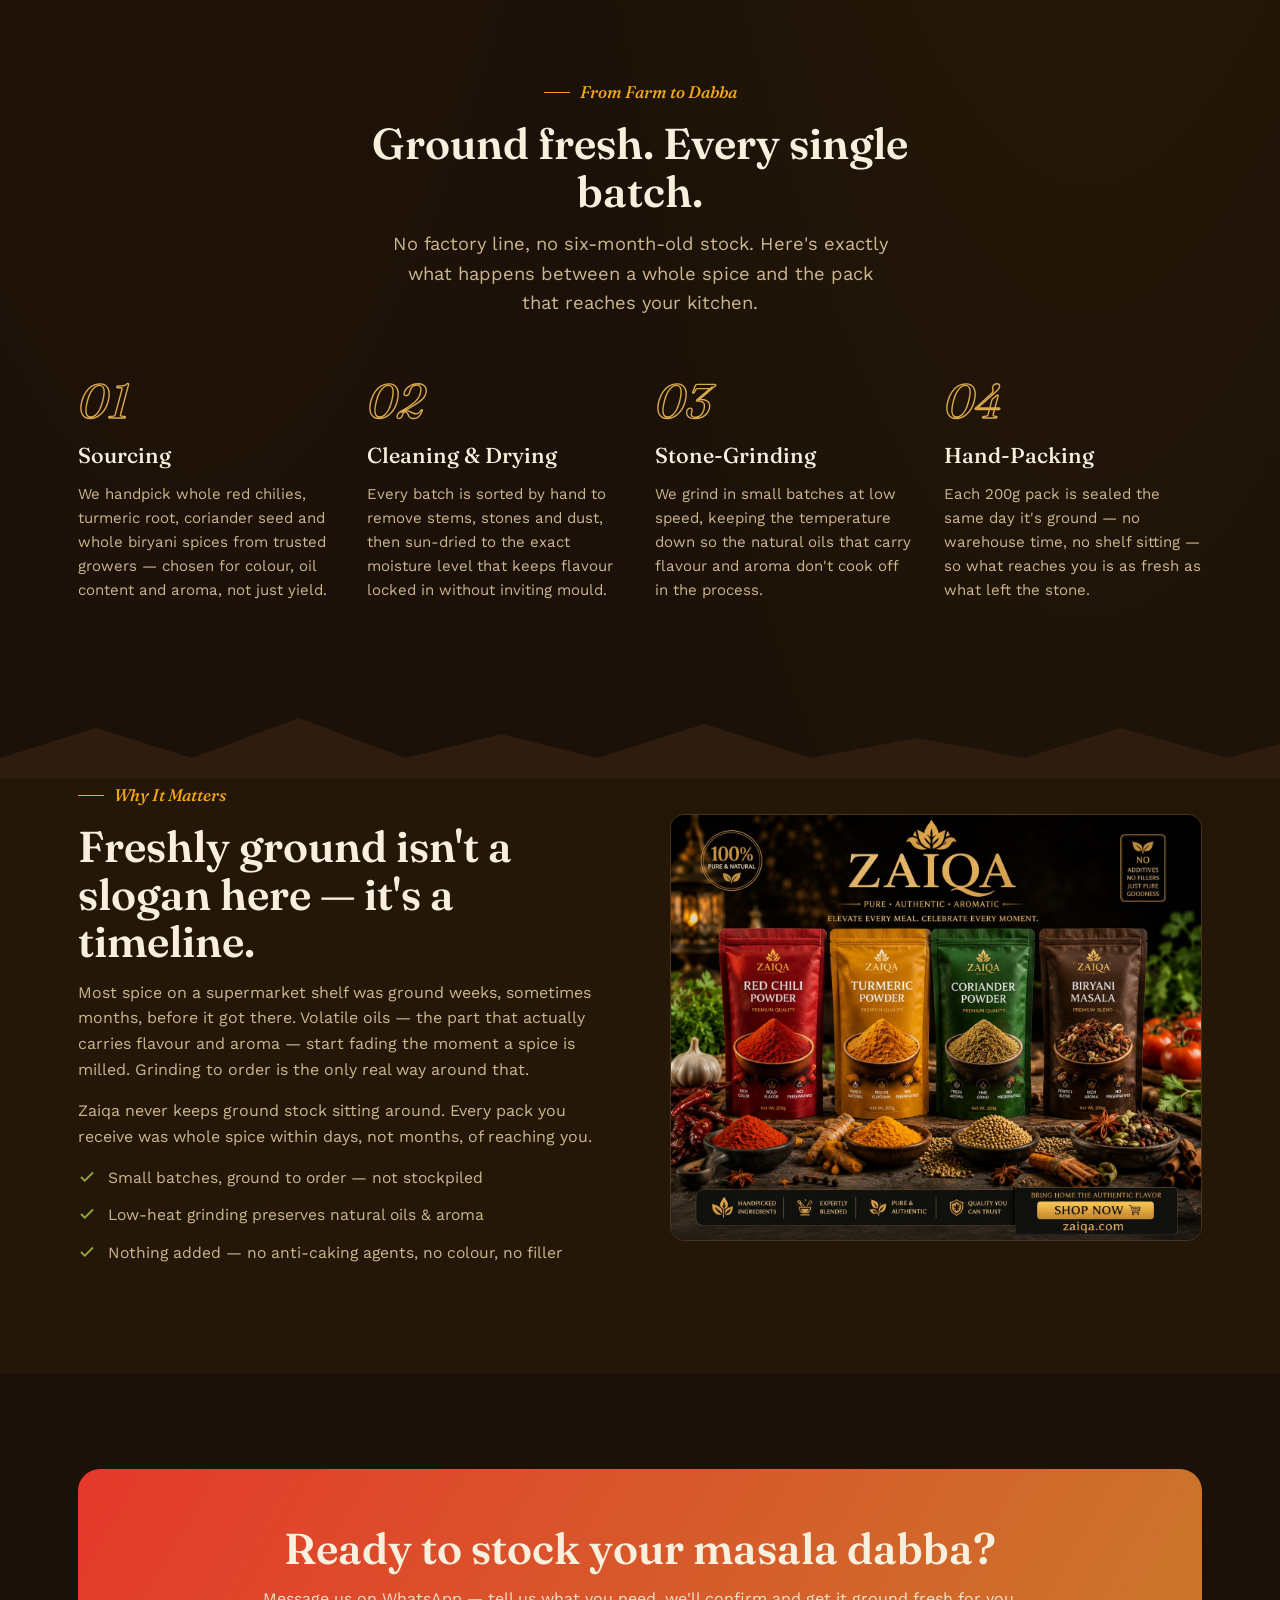
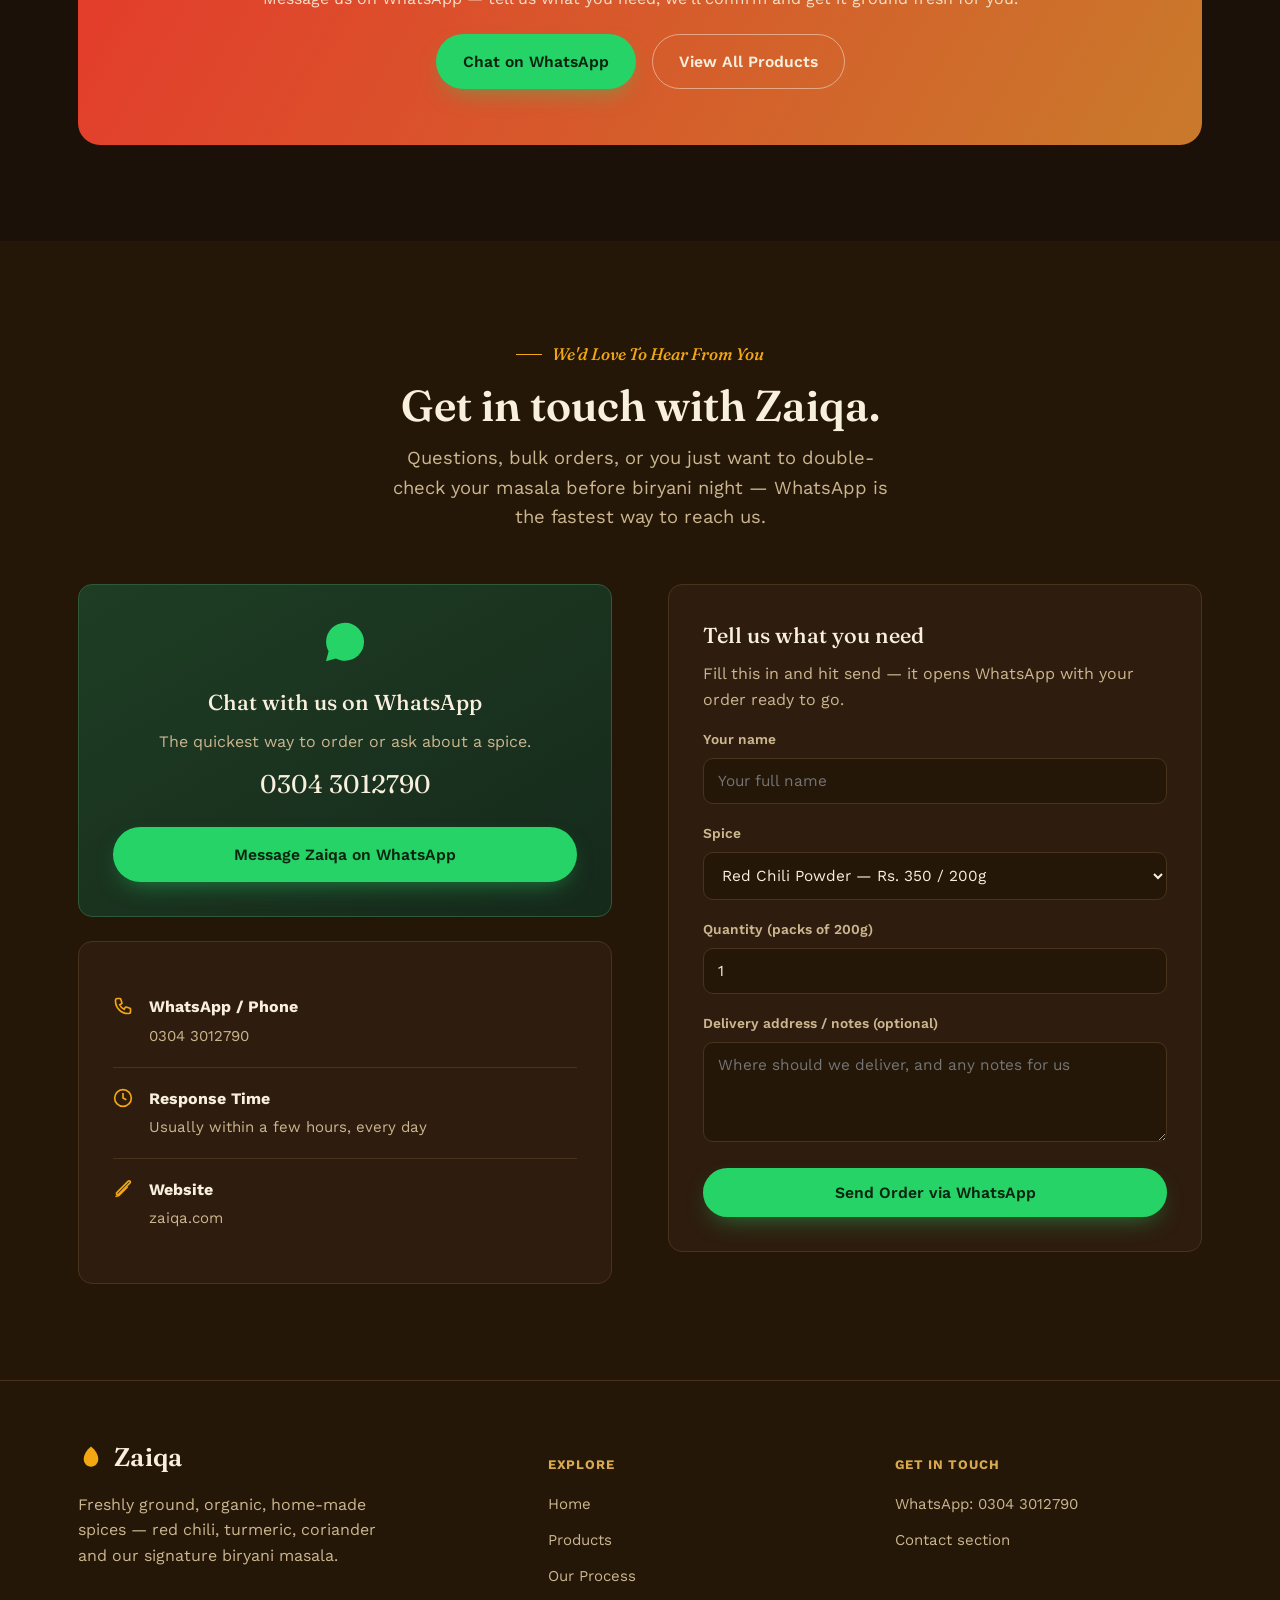
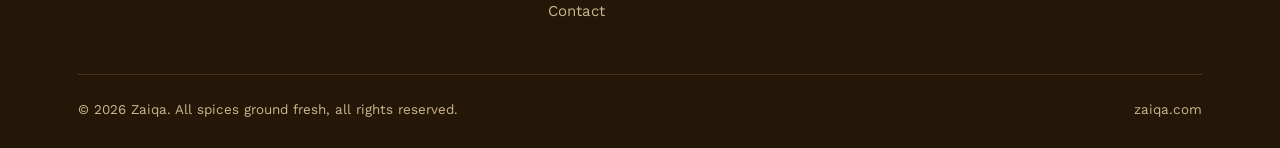
==== commit 34333ed4: "Add Google site verification meta tag Added Google site verification meta tag for SEO." ====
--- a/index.html
+++ b/index.html
@@ -1,6 +1,7 @@
 <!DOCTYPE html>
 <html lang="en">
-<head>
+<head> 
+  <meta name="google-site-verification" content="CsDVpGMaXupQr4uYR75wWIu4CxxHNZcbYU68A2rJZZk" />
 <meta charset="UTF-8">
 <meta name="viewport" content="width=device-width, initial-scale=1.0">
 
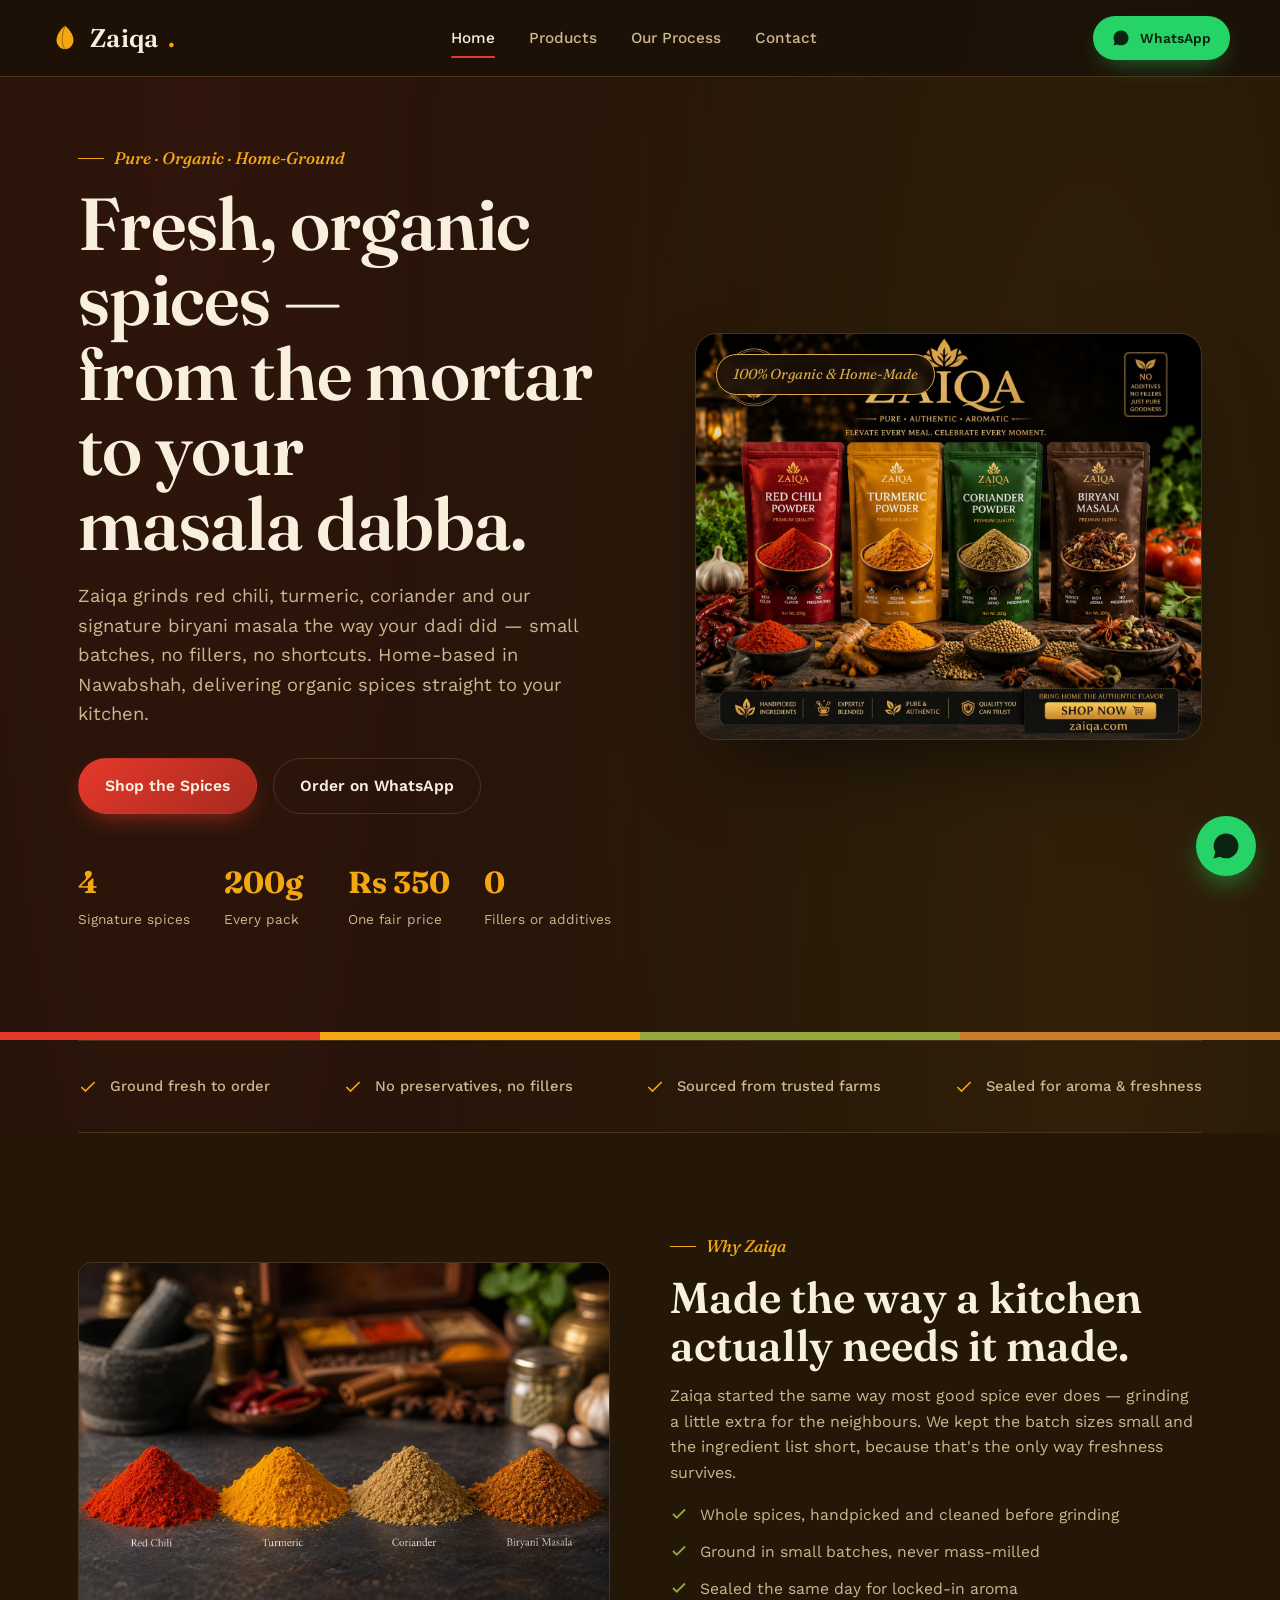
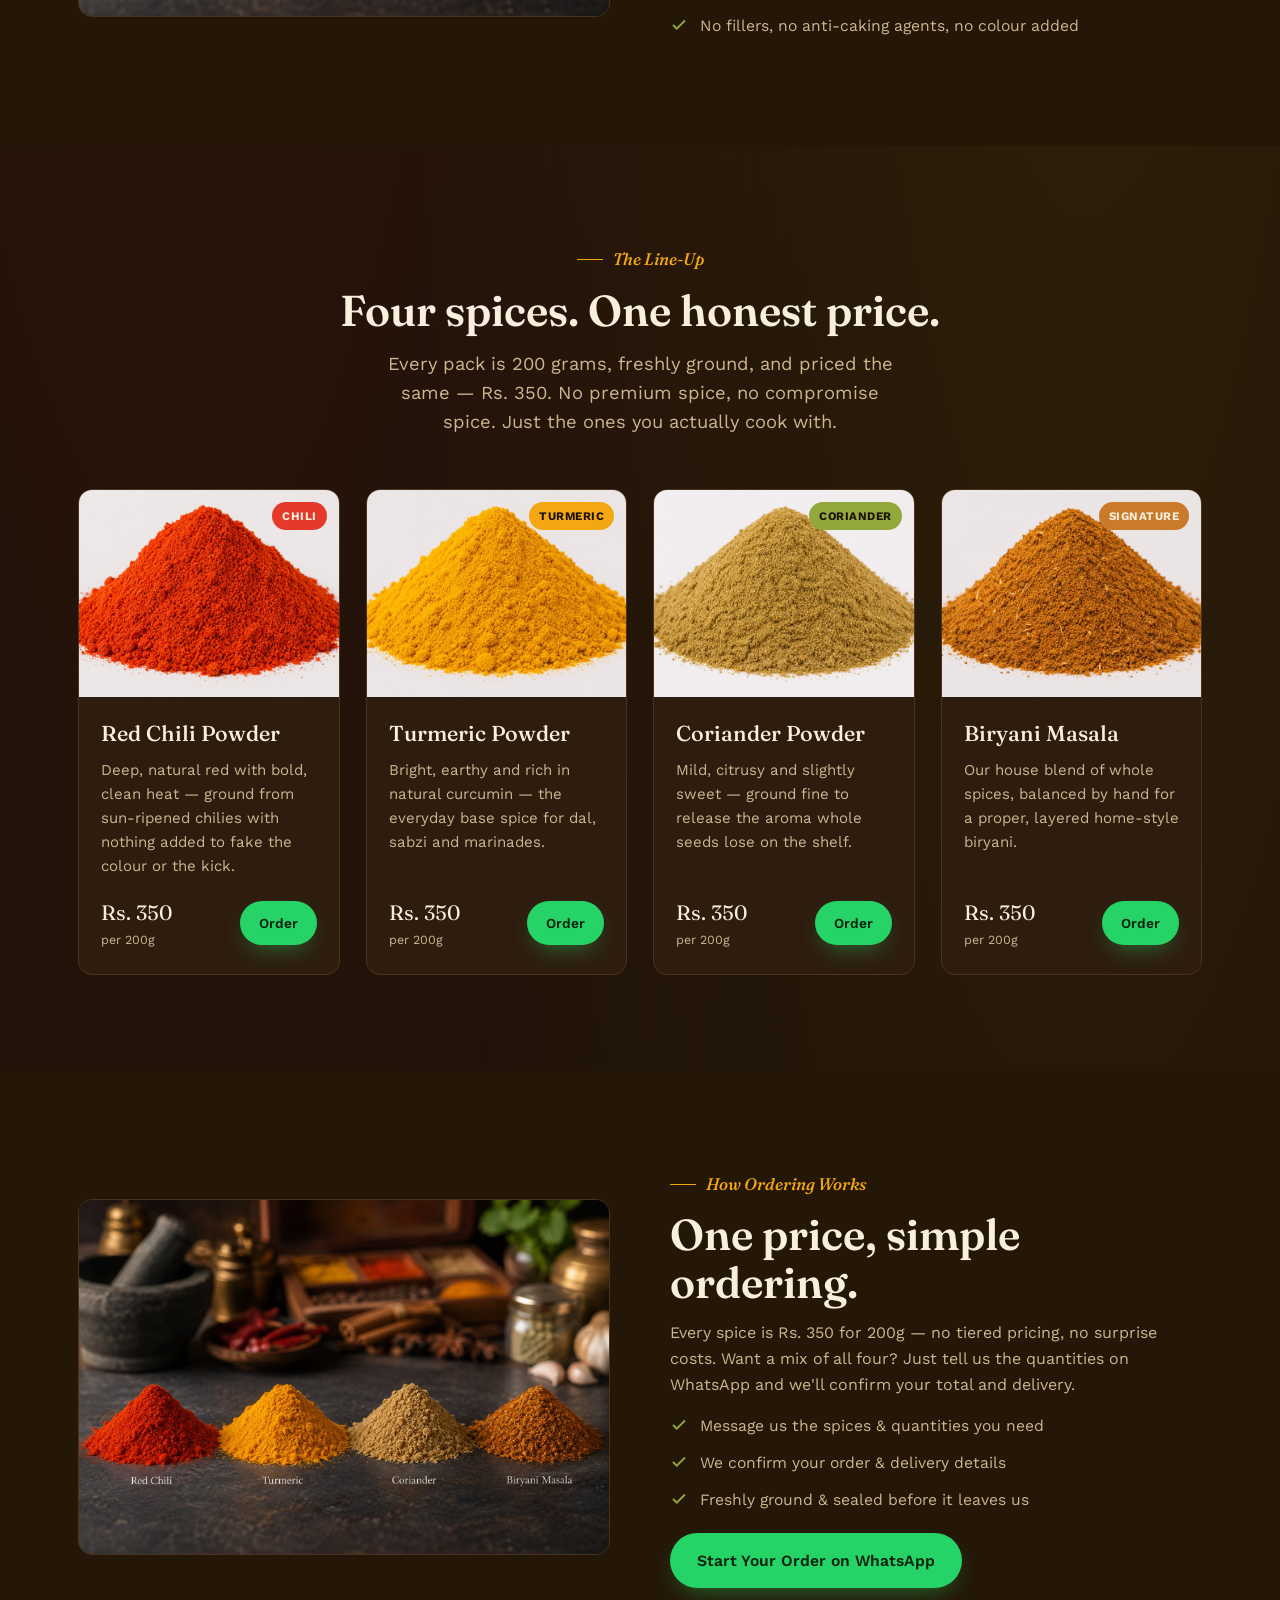
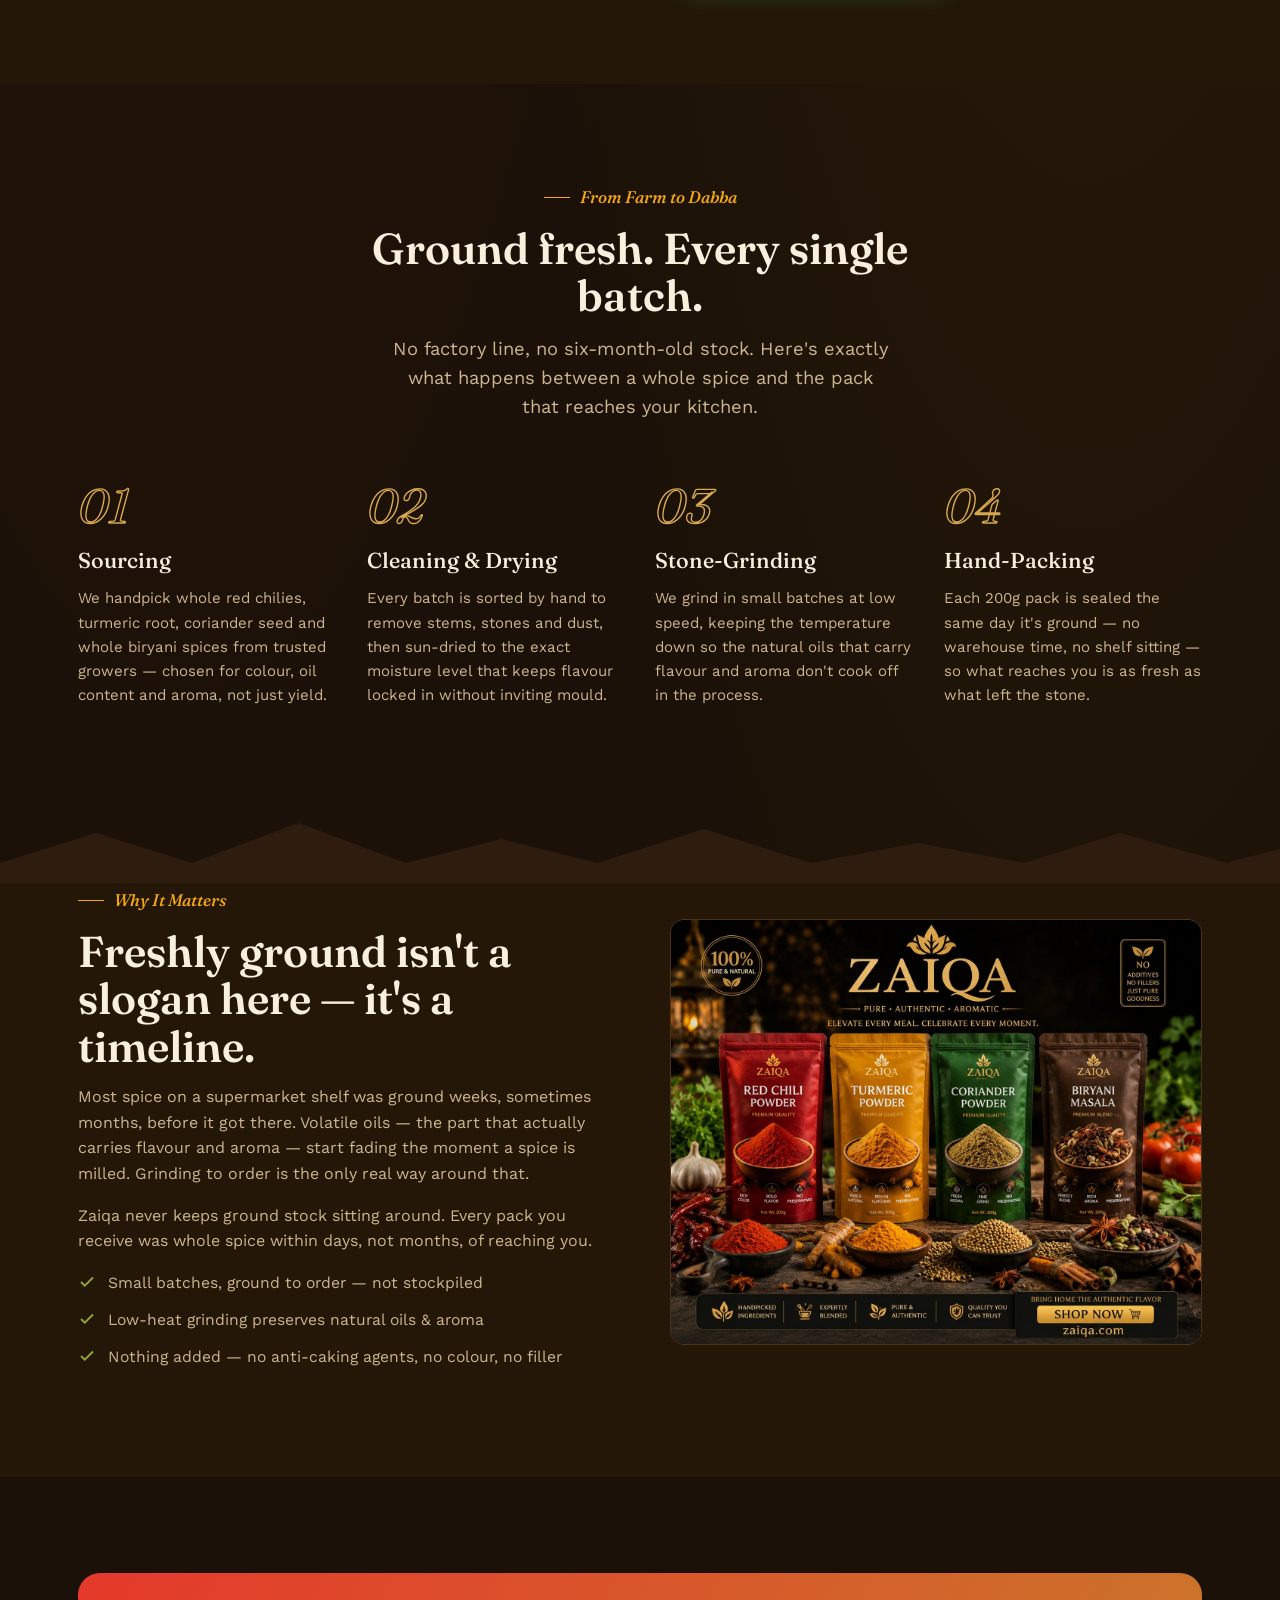
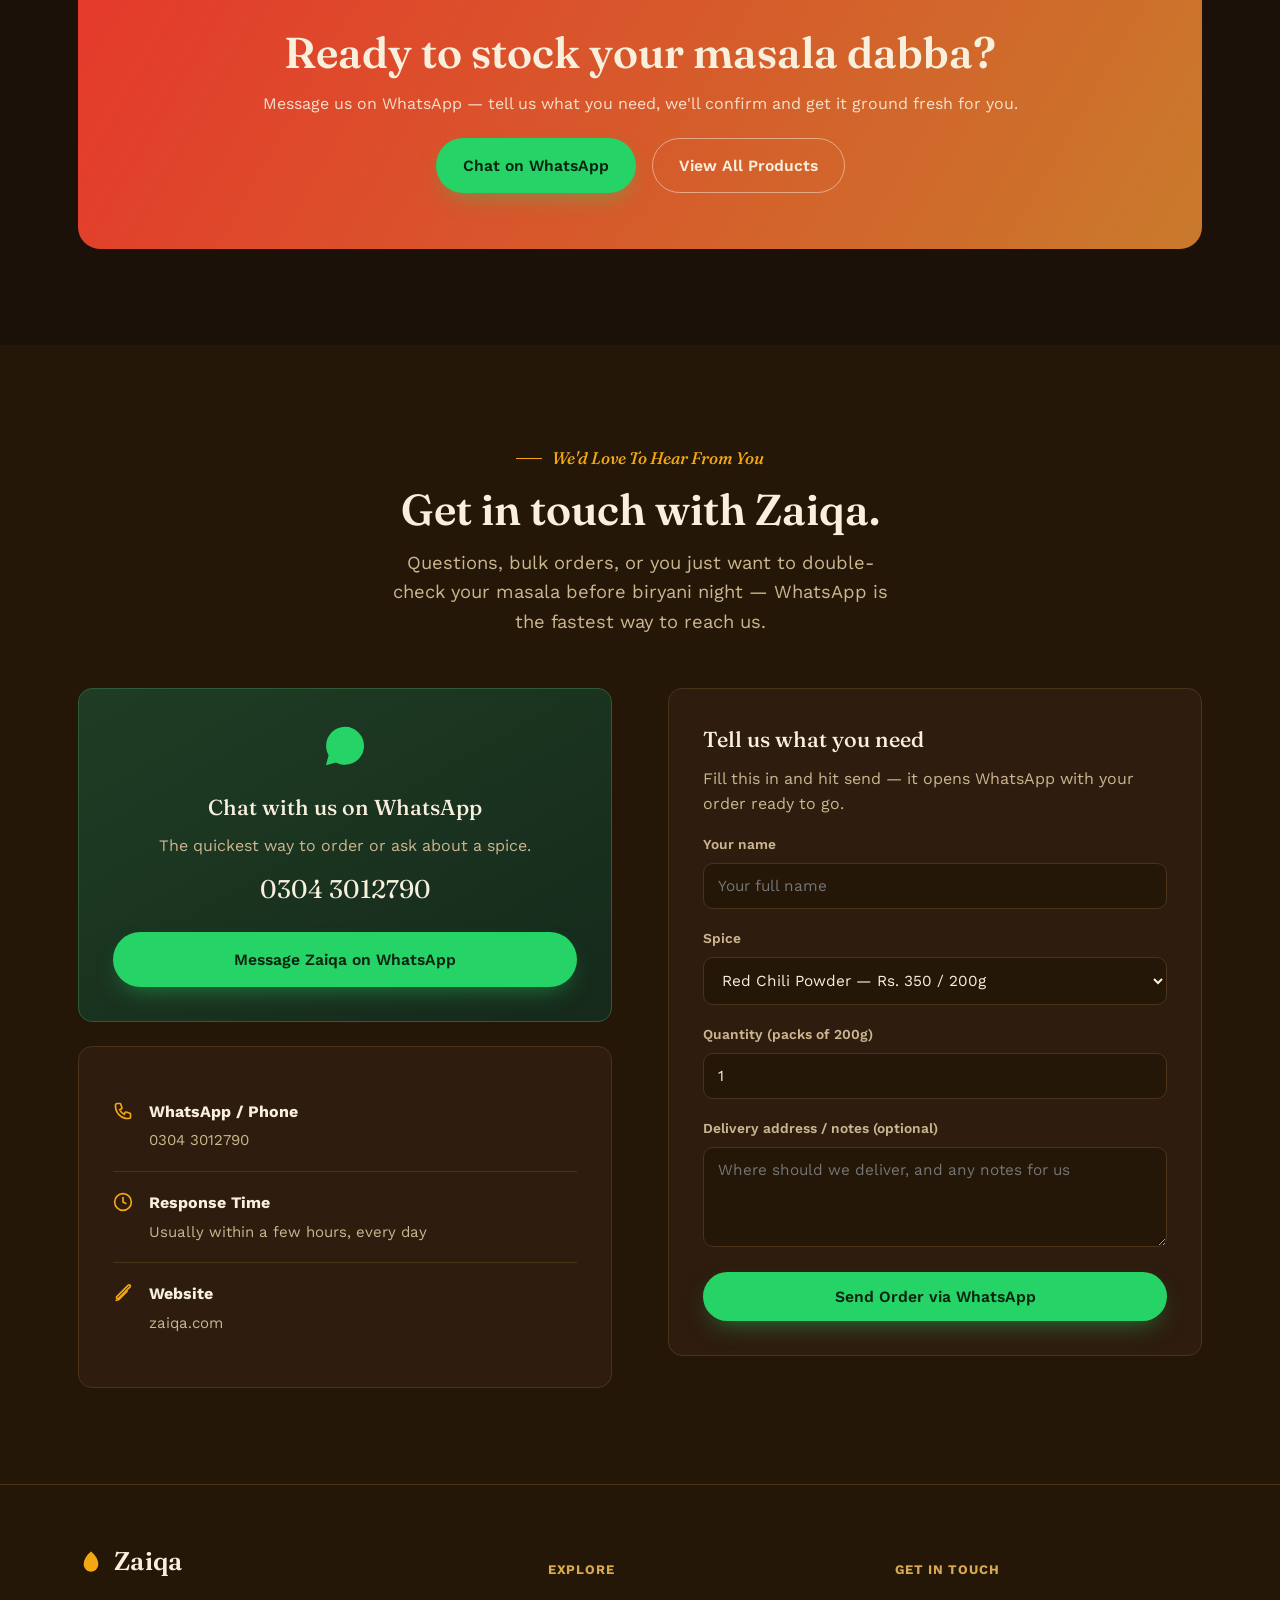
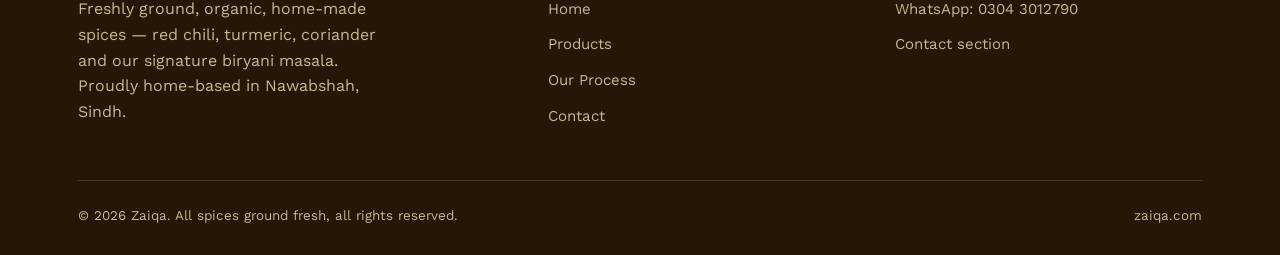
==== commit 48066bf9: "Update index.html" ====
--- a/index.html
+++ b/index.html
@@ -51,6 +51,8 @@
   "priceRange": "Rs. 350",
   "address": {
     "@type": "PostalAddress",
+    "addressLocality": "Nawabshah",
+    "addressRegion": "Sindh",
     "addressCountry": "PK"
   },
   "sameAs": [
@@ -159,8 +161,8 @@
     <div class="container hero-grid">
       <div class="hero-copy">
         <p class="eyebrow">Pure &middot; Organic &middot; Home-Ground</p>
-        <h1>Fresh from the&nbsp;mortar<br>to your masala&nbsp;dabba.</h1>
-        <p class="lede">Zaiqa grinds red chili, turmeric, coriander and our signature biryani masala the way your dadi did — small batches, no fillers, no shortcuts. Just the four spices every South Asian kitchen actually reaches for.</p>
+        <h1>Fresh, organic spices —<br>from the&nbsp;mortar<br>to your masala&nbsp;dabba.</h1>
+        <p class="lede">Zaiqa grinds red chili, turmeric, coriander and our signature biryani masala the way your dadi did — small batches, no fillers, no shortcuts. Home-based in Nawabshah, delivering organic spices straight to your kitchen.</p>
         <div class="btn-row">
           <a href="#products" class="btn btn-primary">Shop the Spices</a>
           <a href="https://wa.me/923043012790?text=Assalamualaikum%2C%20I%27d%20like%20to%20order%20from%20Zaiqa." target="_blank" rel="noopener" class="btn btn-outline">Order on WhatsApp</a>
@@ -451,7 +453,7 @@
           </svg>
           Zaiqa
         </div>
-        <p style="max-width:32ch">Freshly ground, organic, home-made spices — red chili, turmeric, coriander and our signature biryani masala.</p>
+        <p style="max-width:32ch">Freshly ground, organic, home-made spices — red chili, turmeric, coriander and our signature biryani masala. Proudly home-based in Nawabshah, Sindh.</p>
       </div>
       <div>
         <h4>Explore</h4>
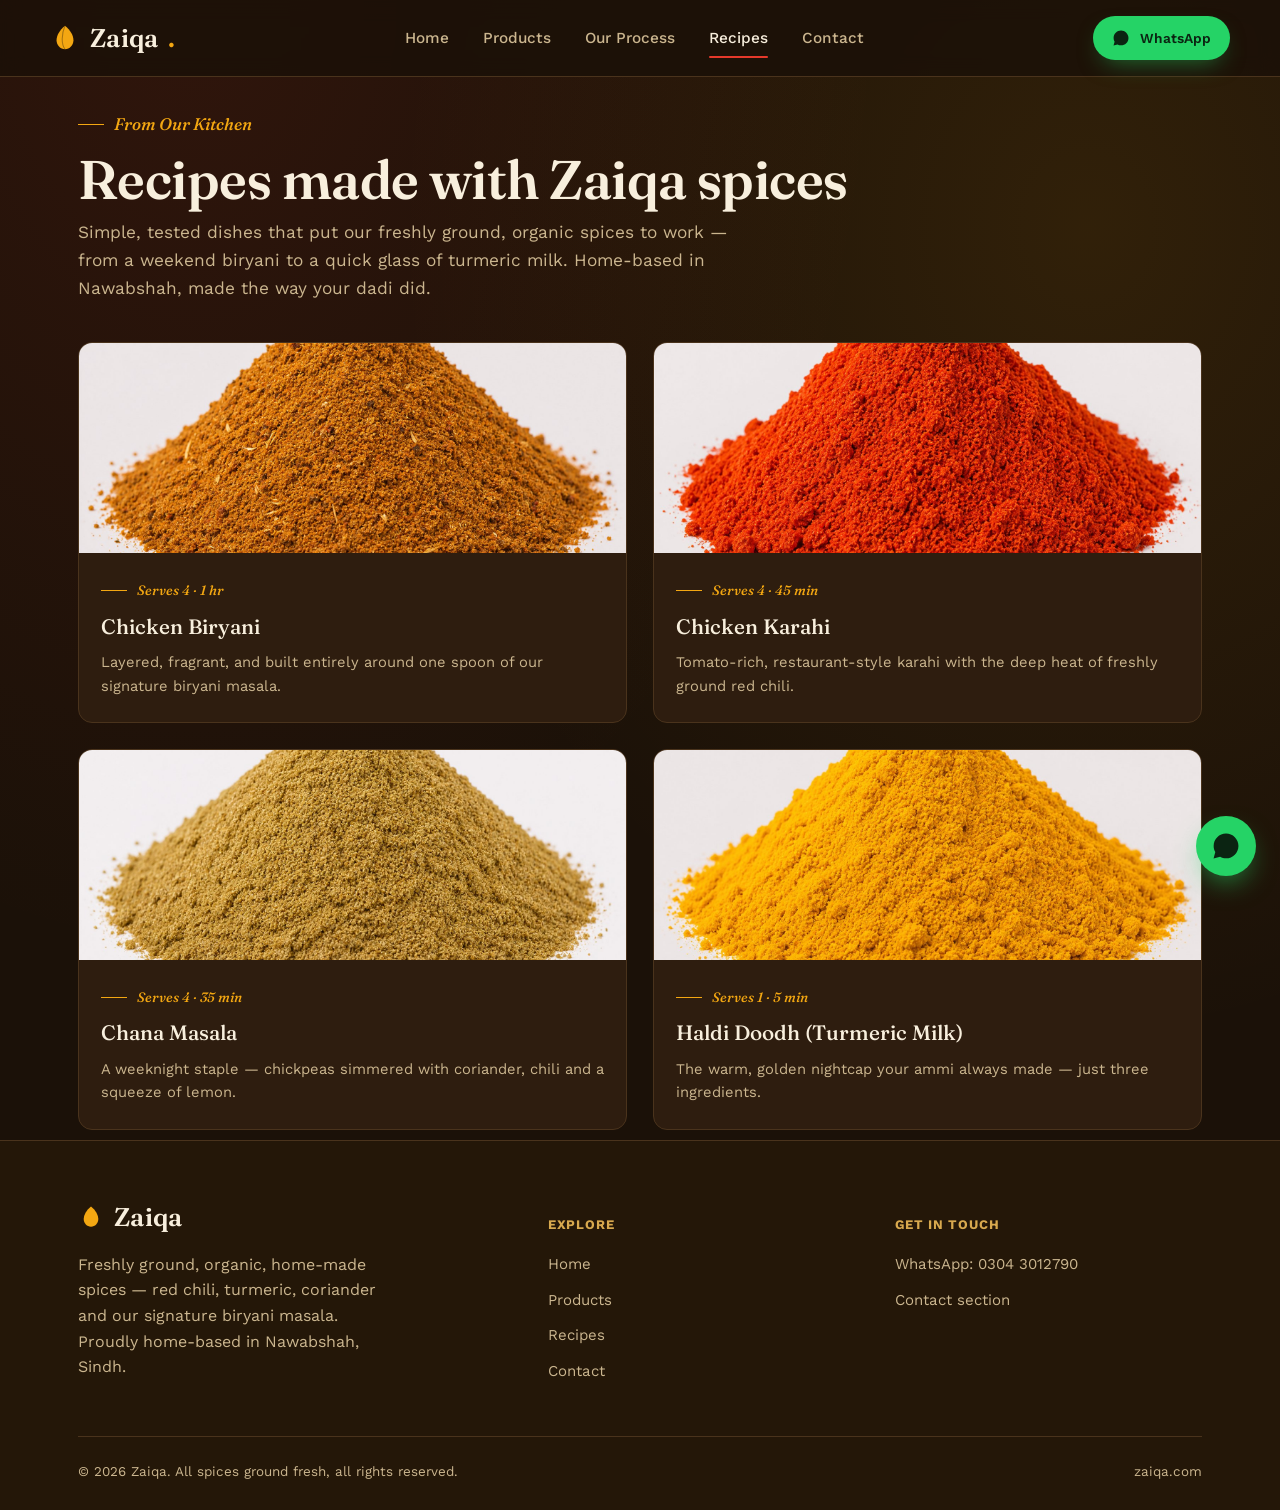
==== commit a9098d08: "Add files via upload" ====
--- a/index.html
+++ b/index.html
@@ -1,137 +1,38 @@
 <!DOCTYPE html>
-<html lang="en">
-<head> 
-  <meta name="google-site-verification" content="CsDVpGMaXupQr4uYR75wWIu4CxxHNZcbYU68A2rJZZk" />
+<html lang="en"><head>
 <meta charset="UTF-8">
 <meta name="viewport" content="width=device-width, initial-scale=1.0">
 
 <!-- Primary SEO -->
-<title>Zaiqa | Organic Red Chili, Turmeric, Coriander &amp; Biryani Masala | Rs. 350</title>
-<meta name="description" content="Freshly ground, organic, home-made spices from Zaiqa: red chili powder, turmeric powder, coriander powder &amp; signature biryani masala. Rs. 350 for 200g. Order on WhatsApp.">
-<meta name="keywords" content="Zaiqa, organic spices Pakistan, red chili powder, turmeric powder, coriander powder, biryani masala, home made spices, fresh ground masala, buy spices online Pakistan">
-<meta name="robots" content="index, follow">
+<title>Spice Recipes | Biryani, Karahi, Chana Masala &amp; More — Zaiqa</title>
+<meta name="description" content="Simple, tested recipes using Zaiqa's organic red chili, turmeric, coriander and biryani masala — chicken biryani, chicken karahi, chana masala and turmeric milk. Home-based in Nawabshah.">
+<meta name="keywords" content="biryani recipe, chicken karahi recipe, chana masala recipe, haldi doodh recipe, Zaiqa spices, organic spices Nawabshah">
 <meta name="author" content="Zaiqa">
-<link rel="canonical" href="https://zaiqa.com/">
+<link rel="canonical" href="https://zaiqa.com/recipes/">
 
-<!-- Favicon -->
-<link rel="icon" type="image/png" sizes="32x32" href="favicon-32.png">
-<link rel="icon" type="image/png" sizes="192x192" href="favicon-192.png">
-<link rel="apple-touch-icon" href="favicon-192.png">
-<meta name="theme-color" content="#1B1108">
+<link rel="icon" href="../favicon.ico">
+<link rel="icon" type="image/png" sizes="32x32" href="../favicon-32.png">
+<link rel="apple-touch-icon" href="../favicon-192.png">
 
-<!-- Open Graph (Facebook / WhatsApp link previews) -->
+<!-- Open Graph -->
 <meta property="og:type" content="website">
 <meta property="og:site_name" content="Zaiqa">
-<meta property="og:title" content="Zaiqa | Organic, Freshly Ground Spices — Home-Made">
-<meta property="og:description" content="Red chili, turmeric, coriander &amp; signature biryani masala — freshly ground, organic, no fillers. Rs. 350 for 200g. Order on WhatsApp.">
+<meta property="og:title" content="Spice Recipes — Zaiqa">
+<meta property="og:description" content="Simple recipes made with Zaiqa's organic, freshly ground spices.">
 <meta property="og:image" content="https://zaiqa.com/images/hero-banner.jpg">
-<meta property="og:image:width" content="1402">
-<meta property="og:image:height" content="1122">
-<meta property="og:url" content="https://zaiqa.com/">
-<meta property="og:locale" content="en_PK">
+<meta property="og:url" content="https://zaiqa.com/recipes/">
 
-<!-- Twitter Card -->
 <meta name="twitter:card" content="summary_large_image">
-<meta name="twitter:title" content="Zaiqa | Organic, Freshly Ground Spices">
-<meta name="twitter:description" content="Red chili, turmeric, coriander &amp; signature biryani masala — Rs. 350 for 200g. Order on WhatsApp.">
+<meta name="twitter:title" content="Spice Recipes — Zaiqa">
 <meta name="twitter:image" content="https://zaiqa.com/images/hero-banner.jpg">
 
-<link rel="stylesheet" href="style.css">
-
-<!-- Structured data: local business -->
-<script type="application/ld+json">
-{
-  "@context": "https://schema.org",
-  "@type": "LocalBusiness",
-  "name": "Zaiqa",
-  "description": "Freshly ground, organic, home-made spices: red chili powder, turmeric powder, coriander powder and signature biryani masala.",
-  "url": "https://zaiqa.com/",
-  "image": "https://zaiqa.com/images/hero-banner.jpg",
-  "telephone": "+923043012790",
-  "priceRange": "Rs. 350",
-  "address": {
-    "@type": "PostalAddress",
-    "addressLocality": "Nawabshah",
-    "addressRegion": "Sindh",
-    "addressCountry": "PK"
-  },
-  "sameAs": [
-    "https://wa.me/923043012790"
-  ]
-}
-</script>
-
-<!-- Structured data: products -->
-<script type="application/ld+json">
-{
-  "@context": "https://schema.org",
-  "@type": "ItemList",
-  "itemListElement": [
-    {
-      "@type": "Product",
-      "position": 1,
-      "name": "Red Chili Powder",
-      "image": "https://zaiqa.com/images/red-chili.jpg",
-      "description": "Freshly ground, organic red chili powder. Bold heat, deep natural red colour.",
-      "brand": "Zaiqa",
-      "offers": {
-        "@type": "Offer",
-        "priceCurrency": "PKR",
-        "price": "350",
-        "availability": "https://schema.org/InStock"
-      }
-    },
-    {
-      "@type": "Product",
-      "position": 2,
-      "name": "Turmeric Powder",
-      "image": "https://zaiqa.com/images/turmeric.jpg",
-      "description": "Freshly ground, organic turmeric powder, rich in natural curcumin.",
-      "brand": "Zaiqa",
-      "offers": {
-        "@type": "Offer",
-        "priceCurrency": "PKR",
-        "price": "350",
-        "availability": "https://schema.org/InStock"
-      }
-    },
-    {
-      "@type": "Product",
-      "position": 3,
-      "name": "Coriander Powder",
-      "image": "https://zaiqa.com/images/coriander.jpg",
-      "description": "Freshly ground, organic coriander powder with mild, citrusy aroma.",
-      "brand": "Zaiqa",
-      "offers": {
-        "@type": "Offer",
-        "priceCurrency": "PKR",
-        "price": "350",
-        "availability": "https://schema.org/InStock"
-      }
-    },
-    {
-      "@type": "Product",
-      "position": 4,
-      "name": "Biryani Masala",
-      "image": "https://zaiqa.com/images/biryani-masala.jpg",
-      "description": "Zaiqa's signature freshly ground biryani masala, a balanced whole-spice blend.",
-      "brand": "Zaiqa",
-      "offers": {
-        "@type": "Offer",
-        "priceCurrency": "PKR",
-        "price": "350",
-        "availability": "https://schema.org/InStock"
-      }
-    }
-  ]
-}
-</script>
+<link rel="stylesheet" href="../style.css">
 </head>
 <body>
 
 <header class="site-header">
   <div class="container nav">
-    <a href="#home" class="logo">
+    <a href="../index.html" class="logo">
       <svg width="30" height="30" viewBox="0 0 32 32" fill="none" xmlns="http://www.w3.org/2000/svg">
         <path d="M16 3C10 8 7 13.5 7 18.5C7 23.75 11.03 28 16 28C20.97 28 25 23.75 25 18.5C25 13.5 22 8 16 3Z" fill="#F3A712"/>
         <path d="M16 3C16 3 13 10 13 17C13 22 14.5 26 16 28" stroke="#1B1108" stroke-width="1.1" stroke-linecap="round" opacity="0.35"/>
@@ -140,10 +41,11 @@
     </a>
     <button class="nav-toggle" aria-label="Toggle menu" aria-expanded="false">☰</button>
     <nav class="nav-links">
-      <a href="#home" class="active">Home</a>
-      <a href="#products">Products</a>
-      <a href="#process">Our Process</a>
-      <a href="#contact">Contact</a>
+      <a href="../index.html#home">Home</a>
+      <a href="../index.html#products">Products</a>
+      <a href="../index.html#process">Our Process</a>
+      <a href="index.html" class="active">Recipes</a>
+      <a href="../index.html#contact">Contact</a>
     </nav>
     <div class="nav-actions">
       <a class="btn btn-whatsapp btn-sm" href="https://wa.me/923043012790?text=Assalamualaikum%2C%20I%27d%20like%20to%20order%20from%20Zaiqa." target="_blank" rel="noopener">
@@ -155,292 +57,53 @@
 </header>
 
 <main>
+  <section class="recipe-hero">
+    <div class="container">
+      <p class="eyebrow">From Our Kitchen</p>
+      <h1>Recipes made with Zaiqa spices</h1>
+      <p class="lede">Simple, tested dishes that put our freshly ground, organic spices to work — from a weekend biryani to a quick glass of turmeric milk. Home-based in Nawabshah, made the way your dadi did.</p>
 
-  <!-- ============ HOME ============ -->
-  <section id="home" class="hero">
-    <div class="container hero-grid">
-      <div class="hero-copy">
-        <p class="eyebrow">Pure &middot; Organic &middot; Home-Ground</p>
-        <h1>Fresh, organic spices —<br>from the&nbsp;mortar<br>to your masala&nbsp;dabba.</h1>
-        <p class="lede">Zaiqa grinds red chili, turmeric, coriander and our signature biryani masala the way your dadi did — small batches, no fillers, no shortcuts. Home-based in Nawabshah, delivering organic spices straight to your kitchen.</p>
-        <div class="btn-row">
-          <a href="#products" class="btn btn-primary">Shop the Spices</a>
-          <a href="https://wa.me/923043012790?text=Assalamualaikum%2C%20I%27d%20like%20to%20order%20from%20Zaiqa." target="_blank" rel="noopener" class="btn btn-outline">Order on WhatsApp</a>
-        </div>
-        <div class="hero-stats">
-          <div class="hero-stat"><strong>4</strong><span>Signature spices</span></div>
-          <div class="hero-stat"><strong>200g</strong><span>Every pack</span></div>
-          <div class="hero-stat"><strong>Rs 350</strong><span>One fair price</span></div>
-          <div class="hero-stat"><strong>0</strong><span>Fillers or additives</span></div>
-        </div>
-      </div>
-      <div class="hero-visual">
-        <span class="hero-badge">100% Organic &amp; Home-Made</span>
-        <img src="images/hero-banner.jpg" alt="Zaiqa red chili, turmeric, coriander and biryani masala pouches with fresh ground spice bowls">
+      <div class="recipe-index-grid">
+
+        <a href="chicken-biryani.html" class="recipe-card">
+          <img src="../images/biryani-masala.jpg" alt="Chicken biryani made with Zaiqa biryani masala">
+          <div class="recipe-card-body">
+            <p class="eyebrow">Serves 4 &middot; 1 hr</p>
+            <h3>Chicken Biryani</h3>
+            <p>Layered, fragrant, and built entirely around one spoon of our signature biryani masala.</p>
+          </div>
+        </a>
+
+        <a href="chicken-karahi.html" class="recipe-card">
+          <img src="../images/red-chili.jpg" alt="Chicken karahi made with Zaiqa red chili powder">
+          <div class="recipe-card-body">
+            <p class="eyebrow">Serves 4 &middot; 45 min</p>
+            <h3>Chicken Karahi</h3>
+            <p>Tomato-rich, restaurant-style karahi with the deep heat of freshly ground red chili.</p>
+          </div>
+        </a>
+
+        <a href="chana-masala.html" class="recipe-card">
+          <img src="../images/coriander.jpg" alt="Chana masala made with Zaiqa coriander and red chili powder">
+          <div class="recipe-card-body">
+            <p class="eyebrow">Serves 4 &middot; 35 min</p>
+            <h3>Chana Masala</h3>
+            <p>A weeknight staple — chickpeas simmered with coriander, chili and a squeeze of lemon.</p>
+          </div>
+        </a>
+
+        <a href="haldi-doodh-turmeric-milk.html" class="recipe-card">
+          <img src="../images/turmeric.jpg" alt="Turmeric milk (haldi doodh) made with Zaiqa turmeric powder">
+          <div class="recipe-card-body">
+            <p class="eyebrow">Serves 1 &middot; 5 min</p>
+            <h3>Haldi Doodh (Turmeric Milk)</h3>
+            <p>The warm, golden nightcap your ammi always made — just three ingredients.</p>
+          </div>
+        </a>
+
       </div>
     </div>
   </section>
-
-  <div class="spice-strip"><span class="c1"></span><span class="c2"></span><span class="c3"></span><span class="c4"></span></div>
-
-  <div class="container">
-    <div class="trust-strip">
-      <div class="trust-item"><svg width="20" height="20" viewBox="0 0 24 24" fill="none" stroke="currentColor" stroke-width="2"><path d="M20 6L9 17l-5-5"/></svg> Ground fresh to order</div>
-      <div class="trust-item"><svg width="20" height="20" viewBox="0 0 24 24" fill="none" stroke="currentColor" stroke-width="2"><path d="M20 6L9 17l-5-5"/></svg> No preservatives, no fillers</div>
-      <div class="trust-item"><svg width="20" height="20" viewBox="0 0 24 24" fill="none" stroke="currentColor" stroke-width="2"><path d="M20 6L9 17l-5-5"/></svg> Sourced from trusted farms</div>
-      <div class="trust-item"><svg width="20" height="20" viewBox="0 0 24 24" fill="none" stroke="currentColor" stroke-width="2"><path d="M20 6L9 17l-5-5"/></svg> Sealed for aroma &amp; freshness</div>
-    </div>
-  </div>
-
-  <!-- Why Zaiqa split -->
-  <section class="section-alt">
-    <div class="container split">
-      <img src="images/spice-group.jpg" alt="Red chili, turmeric, coriander and biryani masala mounds side by side, labelled" loading="lazy">
-      <div>
-        <p class="eyebrow">Why Zaiqa</p>
-        <h2>Made the way a kitchen actually needs it made.</h2>
-        <p>Zaiqa started the same way most good spice ever does — grinding a little extra for the neighbours. We kept the batch sizes small and the ingredient list short, because that's the only way freshness survives.</p>
-        <ul class="check-list">
-          <li><svg width="18" height="18" viewBox="0 0 24 24" fill="none" stroke="currentColor" stroke-width="2.4"><path d="M20 6L9 17l-5-5"/></svg> Whole spices, handpicked and cleaned before grinding</li>
-          <li><svg width="18" height="18" viewBox="0 0 24 24" fill="none" stroke="currentColor" stroke-width="2.4"><path d="M20 6L9 17l-5-5"/></svg> Ground in small batches, never mass-milled</li>
-          <li><svg width="18" height="18" viewBox="0 0 24 24" fill="none" stroke="currentColor" stroke-width="2.4"><path d="M20 6L9 17l-5-5"/></svg> Sealed the same day for locked-in aroma</li>
-          <li><svg width="18" height="18" viewBox="0 0 24 24" fill="none" stroke="currentColor" stroke-width="2.4"><path d="M20 6L9 17l-5-5"/></svg> No fillers, no anti-caking agents, no colour added</li>
-        </ul>
-      </div>
-    </div>
-  </section>
-
-  <!-- ============ PRODUCTS ============ -->
-  <section id="products">
-    <div class="container">
-      <div class="section-head center">
-        <p class="eyebrow" style="justify-content:center">The Line-Up</p>
-        <h2>Four spices. One honest price.</h2>
-        <p class="lede" style="margin:0 auto">Every pack is 200 grams, freshly ground, and priced the same — Rs. 350. No premium spice, no compromise spice. Just the ones you actually cook with.</p>
-      </div>
-
-      <div class="product-grid">
-        <article class="product-card">
-          <div class="product-media">
-            <img src="images/red-chili.jpg" alt="Zaiqa red chili powder, freshly ground vivid red mound" loading="lazy">
-            <span class="product-tag tag-chili">Chili</span>
-          </div>
-          <div class="product-body">
-            <h3>Red Chili Powder</h3>
-            <p>Deep, natural red with bold, clean heat — ground from sun-ripened chilies with nothing added to fake the colour or the kick.</p>
-            <div class="product-foot">
-              <div class="price">Rs. 350 <span>per 200g</span></div>
-              <a class="btn btn-whatsapp btn-sm" href="https://wa.me/923043012790?text=Assalamualaikum%2C%20I%27d%20like%20to%20order%20Red%20Chili%20Powder%20(200g)%20from%20Zaiqa." target="_blank" rel="noopener">Order</a>
-            </div>
-          </div>
-        </article>
-
-        <article class="product-card">
-          <div class="product-media">
-            <img src="images/turmeric.jpg" alt="Zaiqa turmeric powder, freshly ground golden mound" loading="lazy">
-            <span class="product-tag tag-turmeric">Turmeric</span>
-          </div>
-          <div class="product-body">
-            <h3>Turmeric Powder</h3>
-            <p>Bright, earthy and rich in natural curcumin — the everyday base spice for dal, sabzi and marinades.</p>
-            <div class="product-foot">
-              <div class="price">Rs. 350 <span>per 200g</span></div>
-              <a class="btn btn-whatsapp btn-sm" href="https://wa.me/923043012790?text=Assalamualaikum%2C%20I%27d%20like%20to%20order%20Turmeric%20Powder%20(200g)%20from%20Zaiqa." target="_blank" rel="noopener">Order</a>
-            </div>
-          </div>
-        </article>
-
-        <article class="product-card">
-          <div class="product-media">
-            <img src="images/coriander.jpg" alt="Zaiqa coriander powder, freshly ground golden-tan mound" loading="lazy">
-            <span class="product-tag tag-coriander">Coriander</span>
-          </div>
-          <div class="product-body">
-            <h3>Coriander Powder</h3>
-            <p>Mild, citrusy and slightly sweet — ground fine to release the aroma whole seeds lose on the shelf.</p>
-            <div class="product-foot">
-              <div class="price">Rs. 350 <span>per 200g</span></div>
-              <a class="btn btn-whatsapp btn-sm" href="https://wa.me/923043012790?text=Assalamualaikum%2C%20I%27d%20like%20to%20order%20Coriander%20Powder%20(200g)%20from%20Zaiqa." target="_blank" rel="noopener">Order</a>
-            </div>
-          </div>
-        </article>
-
-        <article class="product-card">
-          <div class="product-media">
-            <img src="images/biryani-masala.jpg" alt="Zaiqa signature biryani masala, freshly ground blend" loading="lazy">
-            <span class="product-tag tag-masala">Signature</span>
-          </div>
-          <div class="product-body">
-            <h3>Biryani Masala</h3>
-            <p>Our house blend of whole spices, balanced by hand for a proper, layered home-style biryani.</p>
-            <div class="product-foot">
-              <div class="price">Rs. 350 <span>per 200g</span></div>
-              <a class="btn btn-whatsapp btn-sm" href="https://wa.me/923043012790?text=Assalamualaikum%2C%20I%27d%20like%20to%20order%20Biryani%20Masala%20(200g)%20from%20Zaiqa." target="_blank" rel="noopener">Order</a>
-            </div>
-          </div>
-        </article>
-      </div>
-    </div>
-  </section>
-
-  <!-- How ordering works -->
-  <section class="section-alt">
-    <div class="container split reverse">
-      <div>
-        <p class="eyebrow">How Ordering Works</p>
-        <h2>One price, simple ordering.</h2>
-        <p>Every spice is Rs. 350 for 200g — no tiered pricing, no surprise costs. Want a mix of all four? Just tell us the quantities on WhatsApp and we'll confirm your total and delivery.</p>
-        <ul class="check-list">
-          <li><svg width="18" height="18" viewBox="0 0 24 24" fill="none" stroke="currentColor" stroke-width="2.4"><path d="M20 6L9 17l-5-5"/></svg> Message us the spices &amp; quantities you need</li>
-          <li><svg width="18" height="18" viewBox="0 0 24 24" fill="none" stroke="currentColor" stroke-width="2.4"><path d="M20 6L9 17l-5-5"/></svg> We confirm your order &amp; delivery details</li>
-          <li><svg width="18" height="18" viewBox="0 0 24 24" fill="none" stroke="currentColor" stroke-width="2.4"><path d="M20 6L9 17l-5-5"/></svg> Freshly ground &amp; sealed before it leaves us</li>
-        </ul>
-        <a class="btn btn-whatsapp" style="margin-top:8px" href="https://wa.me/923043012790?text=Assalamualaikum%2C%20I%27d%20like%20to%20place%20an%20order%20from%20Zaiqa." target="_blank" rel="noopener">Start Your Order on WhatsApp</a>
-      </div>
-      <img src="images/spice-group.jpg" alt="Red chili, turmeric, coriander and biryani masala mounds labelled side by side" loading="lazy">
-    </div>
-  </section>
-
-  <!-- ============ PROCESS ============ -->
-  <section id="process">
-    <div class="container">
-      <div class="section-head center">
-        <p class="eyebrow" style="justify-content:center">From Farm to Dabba</p>
-        <h2>Ground fresh. Every single batch.</h2>
-        <p class="lede" style="margin:0 auto">No factory line, no six-month-old stock. Here's exactly what happens between a whole spice and the pack that reaches your kitchen.</p>
-      </div>
-
-      <div class="process-list">
-        <div class="process-step">
-          <span class="process-num">01</span>
-          <h3>Sourcing</h3>
-          <p>We handpick whole red chilies, turmeric root, coriander seed and whole biryani spices from trusted growers — chosen for colour, oil content and aroma, not just yield.</p>
-        </div>
-        <div class="process-step">
-          <span class="process-num">02</span>
-          <h3>Cleaning &amp; Drying</h3>
-          <p>Every batch is sorted by hand to remove stems, stones and dust, then sun-dried to the exact moisture level that keeps flavour locked in without inviting mould.</p>
-        </div>
-        <div class="process-step">
-          <span class="process-num">03</span>
-          <h3>Stone-Grinding</h3>
-          <p>We grind in small batches at low speed, keeping the temperature down so the natural oils that carry flavour and aroma don't cook off in the process.</p>
-        </div>
-        <div class="process-step">
-          <span class="process-num">04</span>
-          <h3>Hand-Packing</h3>
-          <p>Each 200g pack is sealed the same day it's ground — no warehouse time, no shelf sitting — so what reaches you is as fresh as what left the stone.</p>
-        </div>
-      </div>
-    </div>
-  </section>
-
-  <div class="mound-divider" aria-hidden="true">
-    <svg viewBox="0 0 1200 64" preserveAspectRatio="none" xmlns="http://www.w3.org/2000/svg">
-      <path d="M0,64 L0,44 L90,14 L180,44 L280,4 L380,44 L470,20 L560,44 L660,10 L760,44 L860,24 L960,44 L1050,14 L1150,44 L1200,30 L1200,64 Z" fill="#2E1D0F"/>
-    </svg>
-  </div>
-
-  <section class="section-alt" style="padding-top:0">
-    <div class="container split">
-      <div>
-        <p class="eyebrow">Why It Matters</p>
-        <h2>Freshly ground isn't a slogan here — it's a timeline.</h2>
-        <p>Most spice on a supermarket shelf was ground weeks, sometimes months, before it got there. Volatile oils — the part that actually carries flavour and aroma — start fading the moment a spice is milled. Grinding to order is the only real way around that.</p>
-        <p>Zaiqa never keeps ground stock sitting around. Every pack you receive was whole spice within days, not months, of reaching you.</p>
-        <ul class="check-list">
-          <li><svg width="18" height="18" viewBox="0 0 24 24" fill="none" stroke="currentColor" stroke-width="2.4"><path d="M20 6L9 17l-5-5"/></svg> Small batches, ground to order — not stockpiled</li>
-          <li><svg width="18" height="18" viewBox="0 0 24 24" fill="none" stroke="currentColor" stroke-width="2.4"><path d="M20 6L9 17l-5-5"/></svg> Low-heat grinding preserves natural oils &amp; aroma</li>
-          <li><svg width="18" height="18" viewBox="0 0 24 24" fill="none" stroke="currentColor" stroke-width="2.4"><path d="M20 6L9 17l-5-5"/></svg> Nothing added — no anti-caking agents, no colour, no filler</li>
-        </ul>
-      </div>
-      <img src="images/hero-banner.jpg" alt="Zaiqa red chili, turmeric, coriander and biryani masala pouches with fresh ground spice bowls" loading="lazy">
-    </div>
-  </section>
-
-  <!-- CTA -->
-  <section>
-    <div class="container">
-      <div class="cta-band">
-        <h2>Ready to stock your masala dabba?</h2>
-        <p>Message us on WhatsApp — tell us what you need, we'll confirm and get it ground fresh for you.</p>
-        <div class="btn-row">
-          <a class="btn btn-whatsapp" href="https://wa.me/923043012790?text=Assalamualaikum%2C%20I%27d%20like%20to%20order%20from%20Zaiqa." target="_blank" rel="noopener">Chat on WhatsApp</a>
-          <a class="btn btn-outline" href="#products">View All Products</a>
-        </div>
-      </div>
-    </div>
-  </section>
-
-  <!-- ============ CONTACT ============ -->
-  <section id="contact" class="section-alt">
-    <div class="container">
-      <div class="section-head center">
-        <p class="eyebrow" style="justify-content:center">We'd Love To Hear From You</p>
-        <h2>Get in touch with Zaiqa.</h2>
-        <p class="lede" style="margin:0 auto">Questions, bulk orders, or you just want to double-check your masala before biryani night — WhatsApp is the fastest way to reach us.</p>
-      </div>
-
-      <div class="contact-grid">
-        <div>
-          <div class="wa-panel">
-            <svg width="46" height="46" viewBox="0 0 24 24" fill="#25D366"><path d="M12.04 2C6.58 2 2.13 6.45 2.13 11.91C2.13 13.66 2.59 15.36 3.45 16.86L2.05 22L7.3 20.62C8.75 21.41 10.38 21.83 12.04 21.83C17.5 21.83 21.95 17.38 21.95 11.92C21.95 9.27 20.92 6.78 19.05 4.91C17.18 3.03 14.69 2 12.04 2Z"/></svg>
-            <h3>Chat with us on WhatsApp</h3>
-            <p style="margin-bottom:0">The quickest way to order or ask about a spice.</p>
-            <div class="wa-number">0304 3012790</div>
-            <a class="btn btn-whatsapp btn-block" href="https://wa.me/923043012790?text=Assalamualaikum%2C%20I%27d%20like%20to%20order%20from%20Zaiqa." target="_blank" rel="noopener">Message Zaiqa on WhatsApp</a>
-          </div>
-
-          <div class="contact-card" style="margin-top:24px">
-            <div class="contact-row">
-              <svg width="20" height="20" viewBox="0 0 24 24" fill="none" stroke="currentColor" stroke-width="2"><path d="M3 5a2 2 0 012-2h3.28a1 1 0 01.948.684l1.498 4.493a1 1 0 01-.502 1.21l-2.257 1.13a11.042 11.042 0 005.516 5.516l1.13-2.257a1 1 0 011.21-.502l4.493 1.498a1 1 0 01.684.949V19a2 2 0 01-2 2h-1C9.716 21 3 14.284 3 6V5z"/></svg>
-              <div><strong>WhatsApp / Phone</strong><span>0304 3012790</span></div>
-            </div>
-            <div class="contact-row">
-              <svg width="20" height="20" viewBox="0 0 24 24" fill="none" stroke="currentColor" stroke-width="2"><circle cx="12" cy="12" r="10"/><path d="M12 6v6l4 2"/></svg>
-              <div><strong>Response Time</strong><span>Usually within a few hours, every day</span></div>
-            </div>
-            <div class="contact-row">
-              <svg width="20" height="20" viewBox="0 0 24 24" fill="none" stroke="currentColor" stroke-width="2"><path d="M20.42 4.58a1.44 1.44 0 000-2.06 1.44 1.44 0 00-2.06 0L4.58 16.3a1.44 1.44 0 000 2.06 1.44 1.44 0 002.06 0L20.42 4.58z"/><path d="M3 21l3.44-.86a1.44 1.44 0 00.73-.4l10.4-10.4"/></svg>
-              <div><strong>Website</strong><span>zaiqa.com</span></div>
-            </div>
-          </div>
-        </div>
-
-        <div class="contact-card">
-          <h3>Tell us what you need</h3>
-          <p>Fill this in and hit send — it opens WhatsApp with your order ready to go.</p>
-
-          <form id="orderForm">
-            <div class="form-field">
-              <label for="name">Your name</label>
-              <input type="text" id="name" placeholder="Your full name" required>
-            </div>
-            <div class="form-field">
-              <label for="spice">Spice</label>
-              <select id="spice">
-                <option value="Red Chili Powder">Red Chili Powder — Rs. 350 / 200g</option>
-                <option value="Turmeric Powder">Turmeric Powder — Rs. 350 / 200g</option>
-                <option value="Coriander Powder">Coriander Powder — Rs. 350 / 200g</option>
-                <option value="Biryani Masala">Biryani Masala — Rs. 350 / 200g</option>
-                <option value="a mix of all four spices">A mix of all four spices</option>
-              </select>
-            </div>
-            <div class="form-field">
-              <label for="qty">Quantity (packs of 200g)</label>
-              <input type="number" id="qty" min="1" value="1">
-            </div>
-            <div class="form-field">
-              <label for="notes">Delivery address / notes (optional)</label>
-              <textarea id="notes" placeholder="Where should we deliver, and any notes for us"></textarea>
-            </div>
-            <button type="submit" class="btn btn-whatsapp btn-block">Send Order via WhatsApp</button>
-          </form>
-        </div>
-      </div>
-    </div>
-  </section>
-
 </main>
 
 <footer>
@@ -458,17 +121,17 @@
       <div>
         <h4>Explore</h4>
         <ul>
-          <li><a href="#home">Home</a></li>
-          <li><a href="#products">Products</a></li>
-          <li><a href="#process">Our Process</a></li>
-          <li><a href="#contact">Contact</a></li>
+          <li><a href="../index.html#home">Home</a></li>
+          <li><a href="../index.html#products">Products</a></li>
+          <li><a href="index.html">Recipes</a></li>
+          <li><a href="../index.html#contact">Contact</a></li>
         </ul>
       </div>
       <div>
         <h4>Get in touch</h4>
         <ul>
           <li><a href="https://wa.me/923043012790" target="_blank" rel="noopener">WhatsApp: 0304 3012790</a></li>
-          <li><a href="#contact">Contact section</a></li>
+          <li><a href="../index.html#contact">Contact section</a></li>
         </ul>
       </div>
     </div>
@@ -483,6 +146,6 @@
   <svg width="30" height="30" viewBox="0 0 24 24" fill="#0b2412"><path d="M12.04 2C6.58 2 2.13 6.45 2.13 11.91C2.13 13.66 2.59 15.36 3.45 16.86L2.05 22L7.3 20.62C8.75 21.41 10.38 21.83 12.04 21.83C17.5 21.83 21.95 17.38 21.95 11.92C21.95 9.27 20.92 6.78 19.05 4.91C17.18 3.03 14.69 2 12.04 2Z"/></svg>
 </a>
 
-<script src="script.js"></script>
+<script src="../script.js"></script>
 </body>
 </html>
--- a/style.css
+++ b/style.css
@@ -591,3 +591,129 @@
 
 /* ---------- Single-page anchor offset ---------- */
 section[id]{ scroll-margin-top: 88px; }
+
+/* =========================================================
+   RECIPES — additive styles, reuse existing tokens
+   ========================================================= */
+.recipe-breadcrumb{
+  padding: 130px 0 0;
+}
+.recipe-breadcrumb .container{
+  display:flex; align-items:center; gap:8px;
+  font-family: var(--font-body); font-size:0.9rem; color:var(--cream-dim);
+}
+.recipe-breadcrumb a{ color: var(--turmeric); }
+.recipe-breadcrumb a:hover{ text-decoration: underline; }
+
+.recipe-hero{ padding: 30px 0 10px; }
+.recipe-hero h1{ font-size: clamp(2.2rem, 5vw, 3.4rem); margin-bottom: 12px; }
+.recipe-hero .lede{ max-width: 62ch; font-size: 1.08rem; }
+
+.recipe-meta{
+  display:flex; flex-wrap:wrap; gap: 14px;
+  margin: 22px 0 34px;
+}
+.recipe-meta span{
+  display:inline-flex; align-items:center; gap:8px;
+  background: var(--panel);
+  border: 1px solid var(--panel-line);
+  border-radius: 999px;
+  padding: 8px 18px;
+  font-size: 0.88rem;
+  color: var(--cream-dim);
+}
+.recipe-meta strong{ color: var(--cream); font-weight:600; }
+
+.recipe-photo{
+  border-radius: var(--radius);
+  overflow:hidden;
+  margin: 20px 0 50px;
+  border: 1px solid var(--panel-line);
+}
+
+.recipe-body{ padding: 0 0 90px; }
+.recipe-grid{
+  display:grid;
+  grid-template-columns: 300px 1fr;
+  gap: 60px;
+  align-items:start;
+}
+@media (max-width: 780px){
+  .recipe-grid{ grid-template-columns: 1fr; gap: 36px; }
+}
+
+.ingredient-list{
+  background: var(--panel);
+  border: 1px solid var(--panel-line);
+  border-radius: var(--radius);
+  padding: 26px 26px 10px;
+}
+.ingredient-list h3{ color: var(--turmeric); margin-bottom: 16px; }
+.ingredient-list ul{ margin: 0; }
+.ingredient-list li{
+  padding: 10px 0;
+  border-bottom: 1px dashed var(--panel-line);
+  color: var(--cream-dim);
+  font-size: 0.95rem;
+  display:flex; justify-content:space-between; gap: 10px;
+}
+.ingredient-list li:last-child{ border-bottom:none; }
+.ingredient-list li b{ color: var(--cream); font-weight:600; white-space:nowrap; }
+
+.recipe-steps{ counter-reset: step; }
+.recipe-step{
+  display:flex; gap: 20px;
+  margin-bottom: 30px;
+  counter-increment: step;
+}
+.recipe-step::before{
+  content: counter(step);
+  flex-shrink:0;
+  width: 40px; height: 40px;
+  border-radius: 50%;
+  background: var(--chili);
+  color: var(--cream);
+  display:flex; align-items:center; justify-content:center;
+  font-family: var(--font-display); font-weight:600; font-size:1.1rem;
+}
+.recipe-step h4{
+  font-family: var(--font-body);
+  color: var(--cream);
+  font-weight:600;
+  margin: 4px 0 6px;
+  font-size: 1.05rem;
+}
+.recipe-step p{ margin:0; }
+
+.recipe-cta{
+  margin-top: 46px;
+  padding: 30px;
+  border-radius: var(--radius);
+  background: linear-gradient(135deg, rgba(229,57,43,0.16), rgba(243,167,18,0.10));
+  border: 1px solid var(--panel-line);
+  text-align:center;
+}
+.recipe-cta p{ margin-bottom: 18px; color: var(--cream); font-size:1.02rem; }
+
+.recipe-index-grid{
+  display:grid;
+  grid-template-columns: repeat(2, 1fr);
+  gap: 26px;
+  margin-top: 40px;
+}
+@media (max-width: 700px){ .recipe-index-grid{ grid-template-columns: 1fr; } }
+
+.recipe-card{
+  display:block;
+  background: var(--panel);
+  border: 1px solid var(--panel-line);
+  border-radius: var(--radius);
+  overflow:hidden;
+  transition: transform 0.2s ease, box-shadow 0.2s ease;
+}
+.recipe-card:hover{ transform: translateY(-4px); box-shadow: 0 16px 30px -14px rgba(0,0,0,0.5); }
+.recipe-card img{ height: 210px; width:100%; object-fit:cover; }
+.recipe-card-body{ padding: 20px 22px 24px; }
+.recipe-card-body .eyebrow{ font-size:0.85rem; margin-bottom:8px; }
+.recipe-card-body h3{ margin: 0 0 8px; font-family: var(--font-display); font-size:1.3rem; }
+.recipe-card-body p{ font-size:0.92rem; margin-bottom:0; }
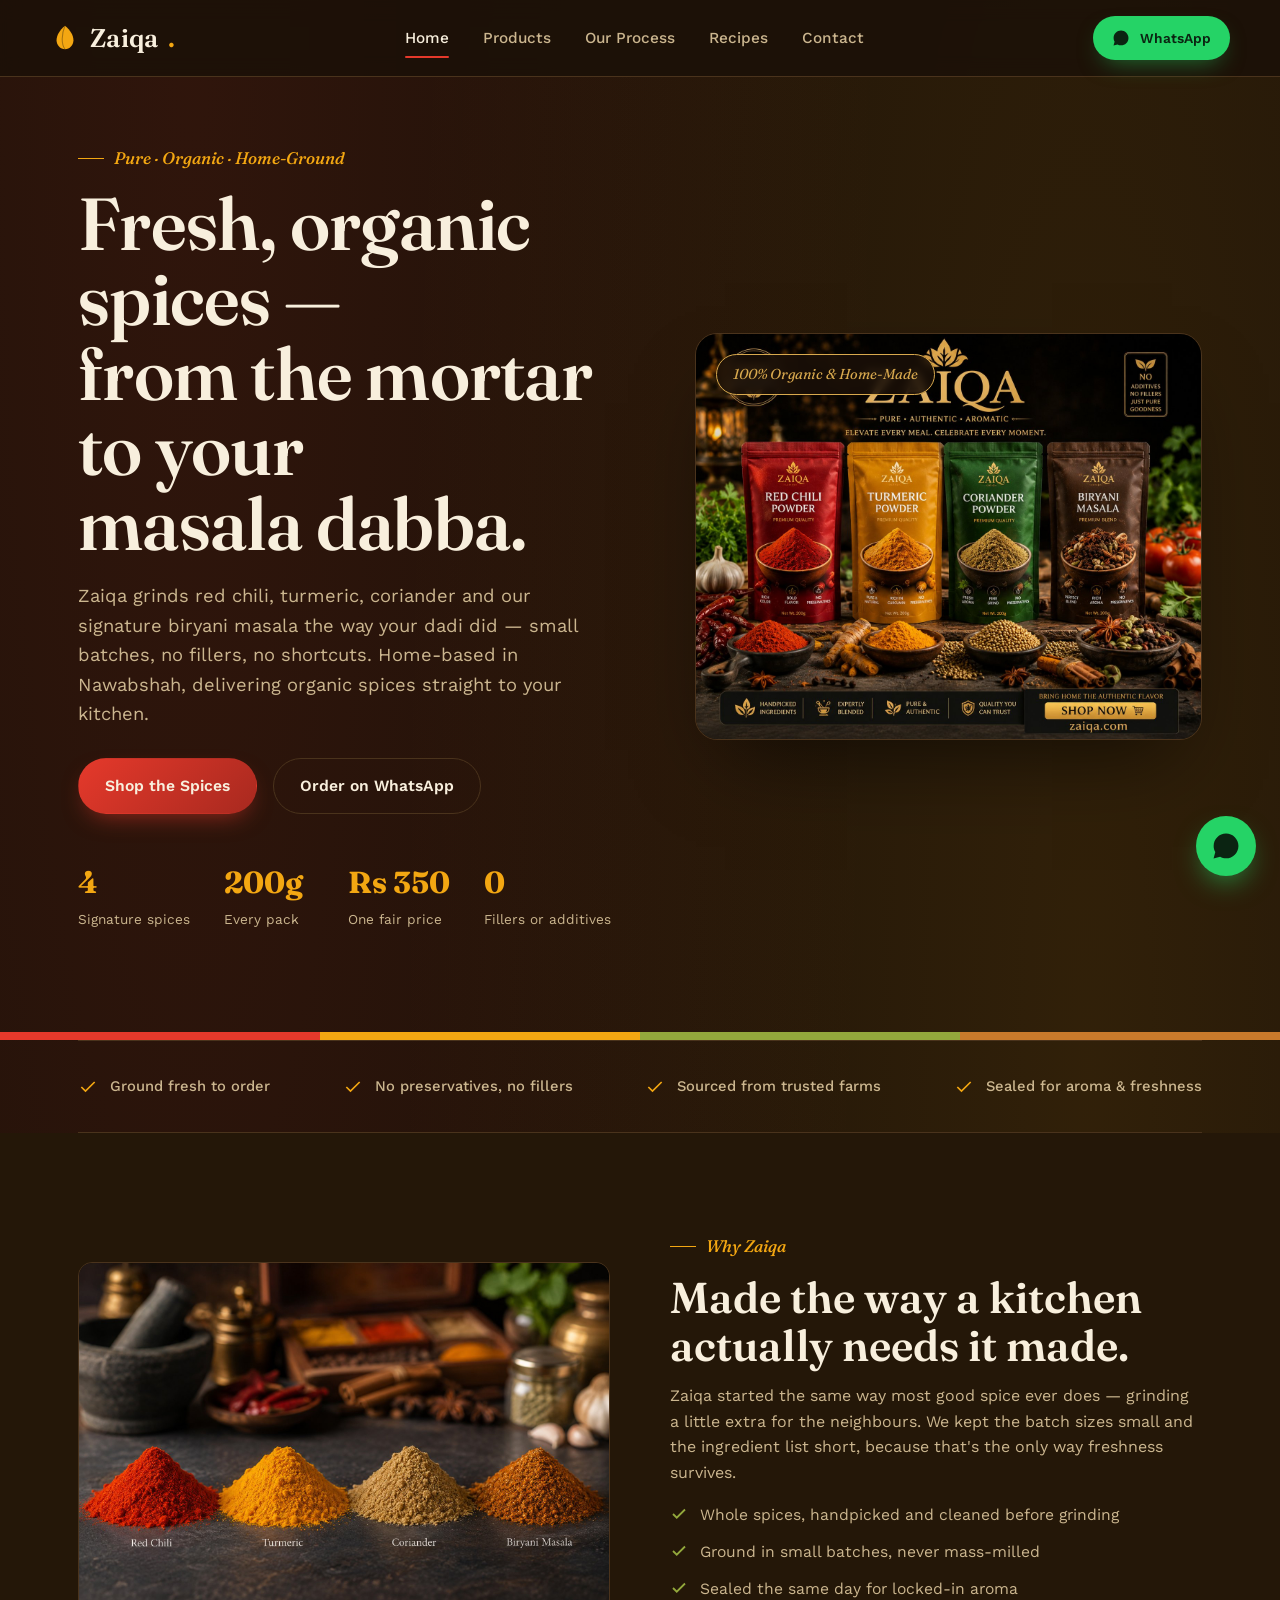
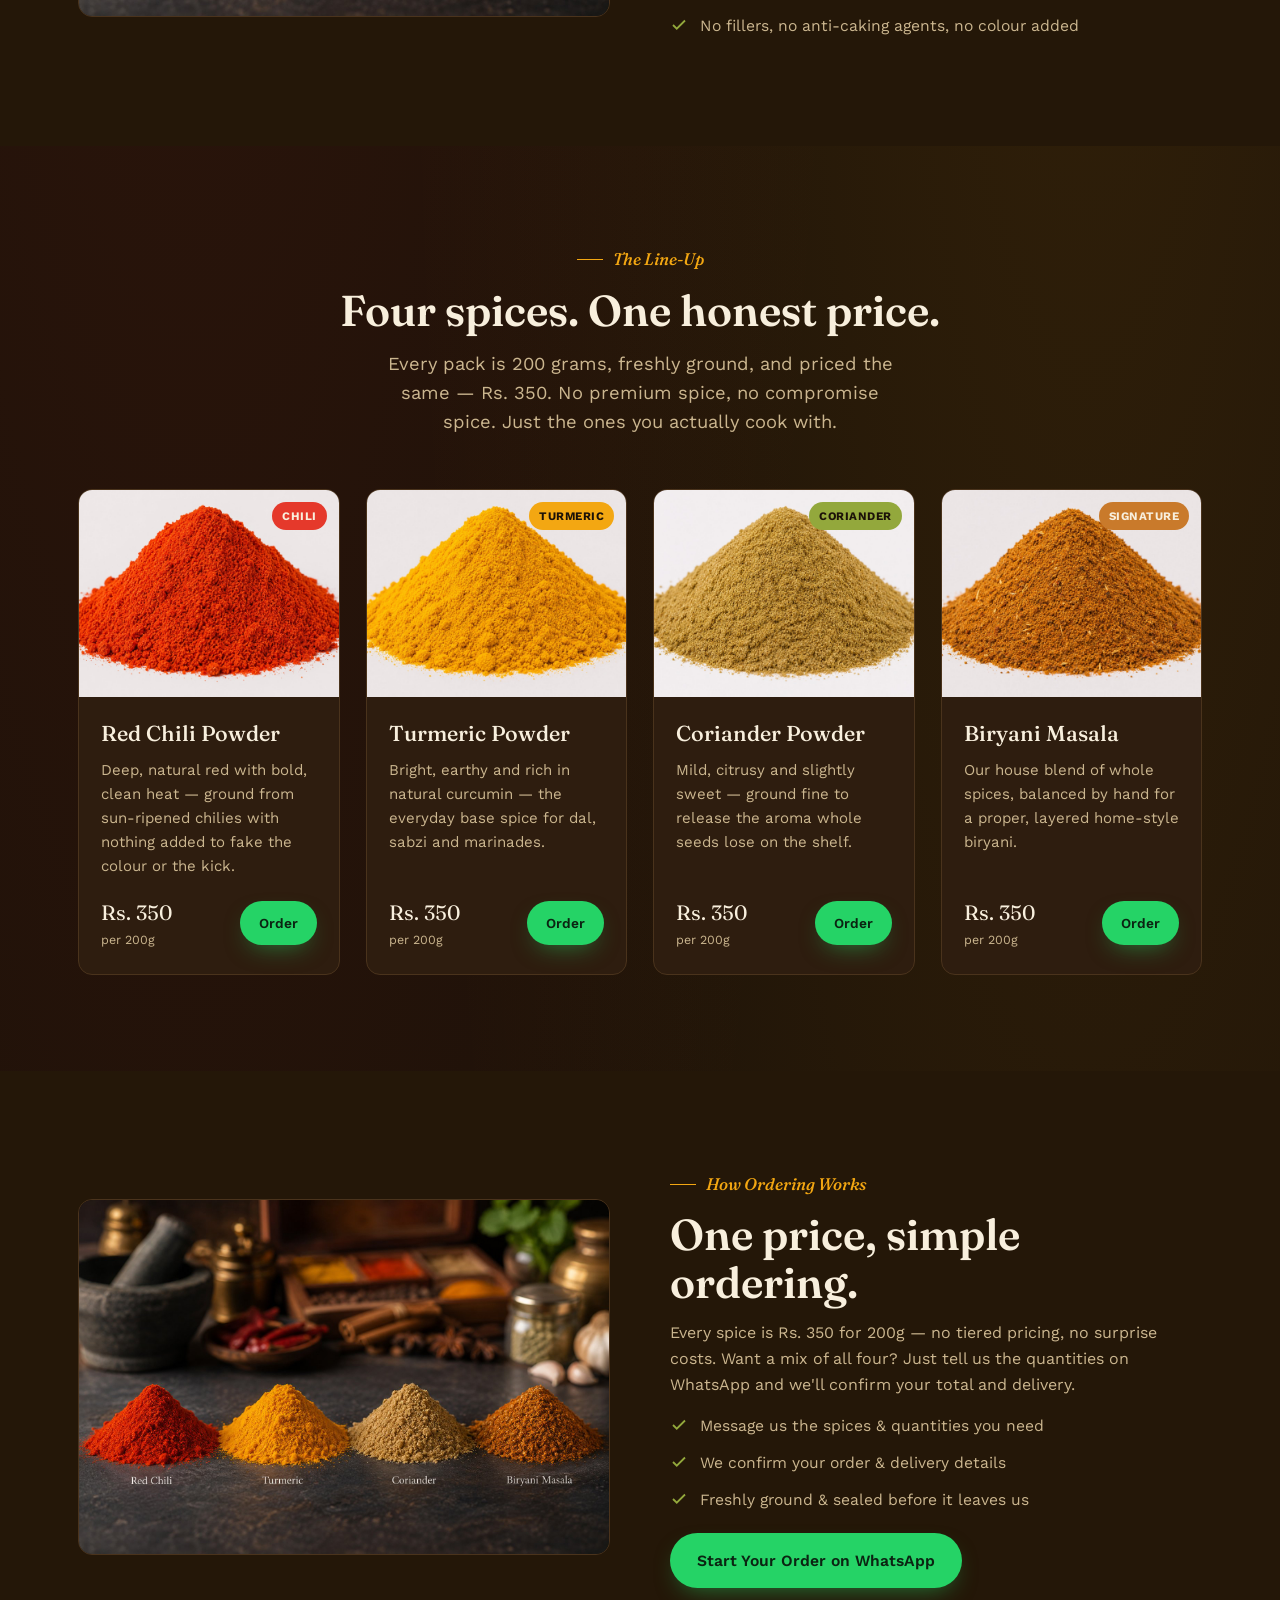
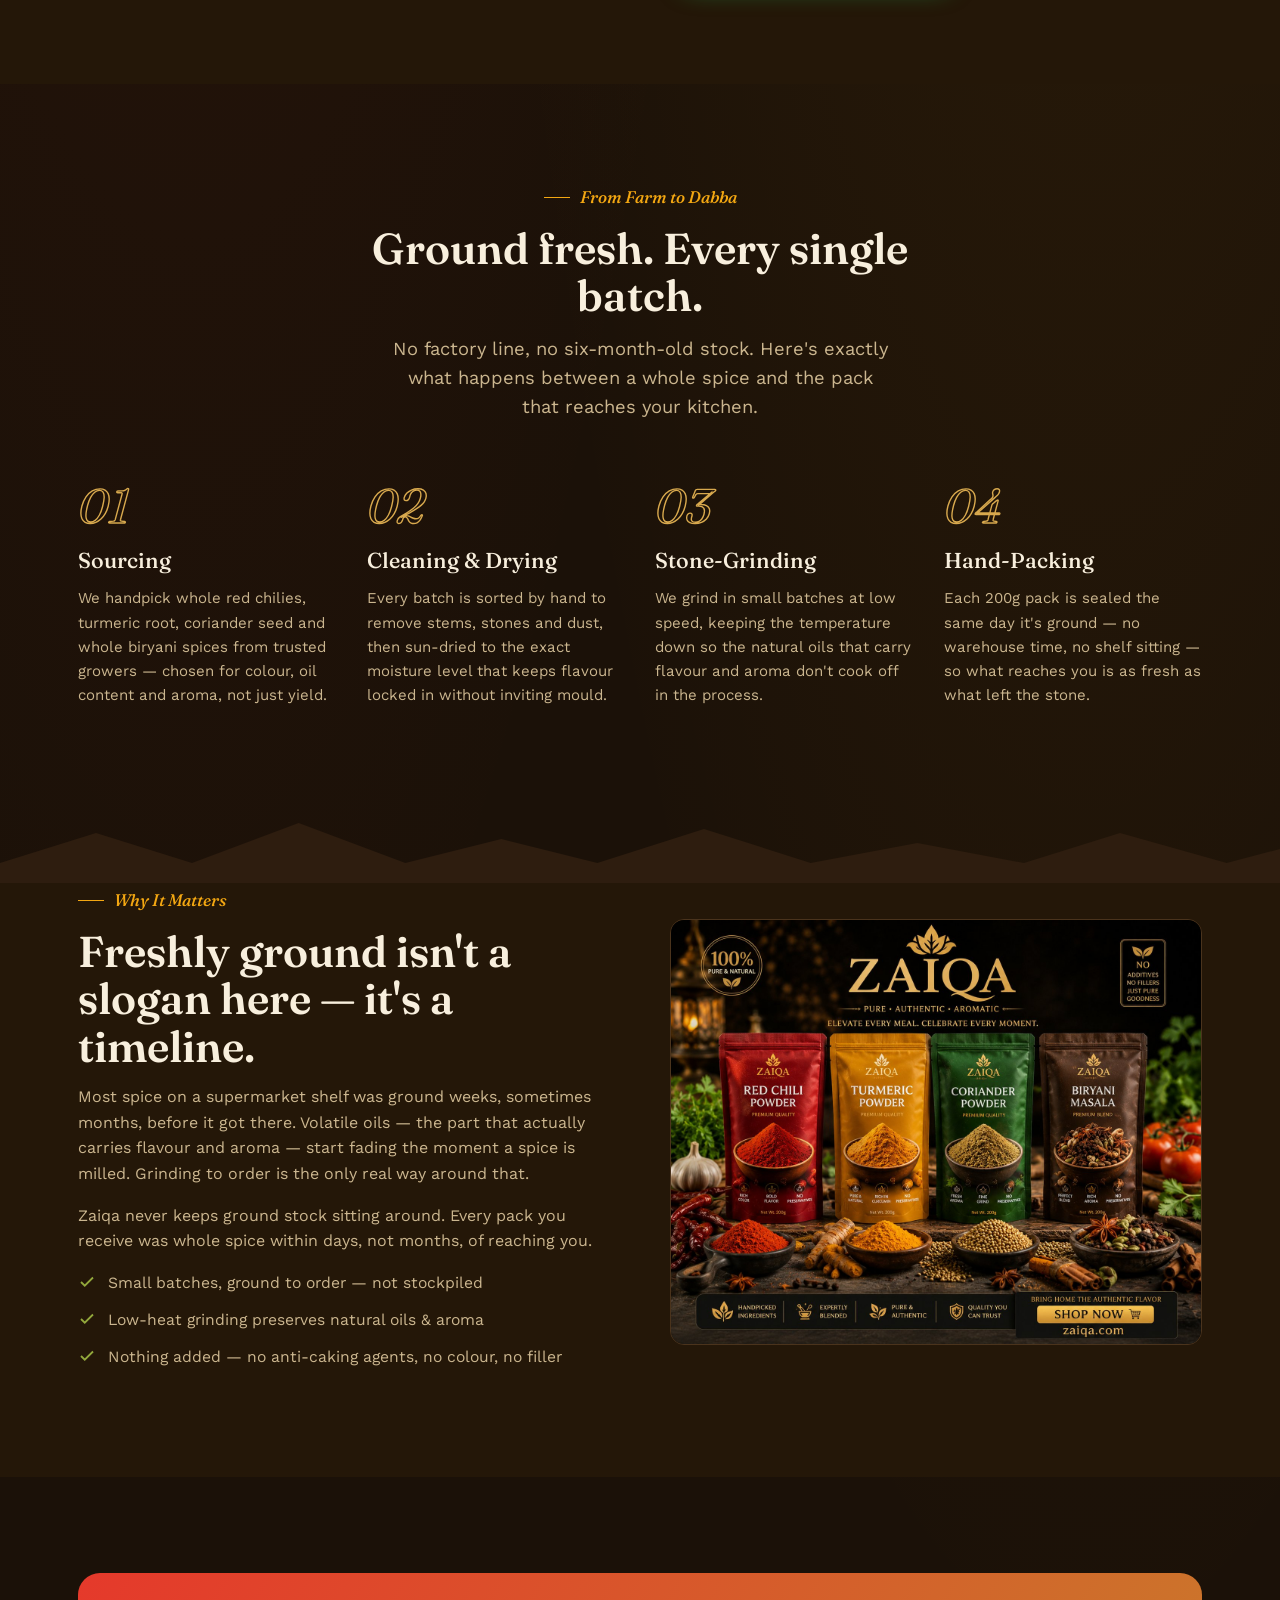
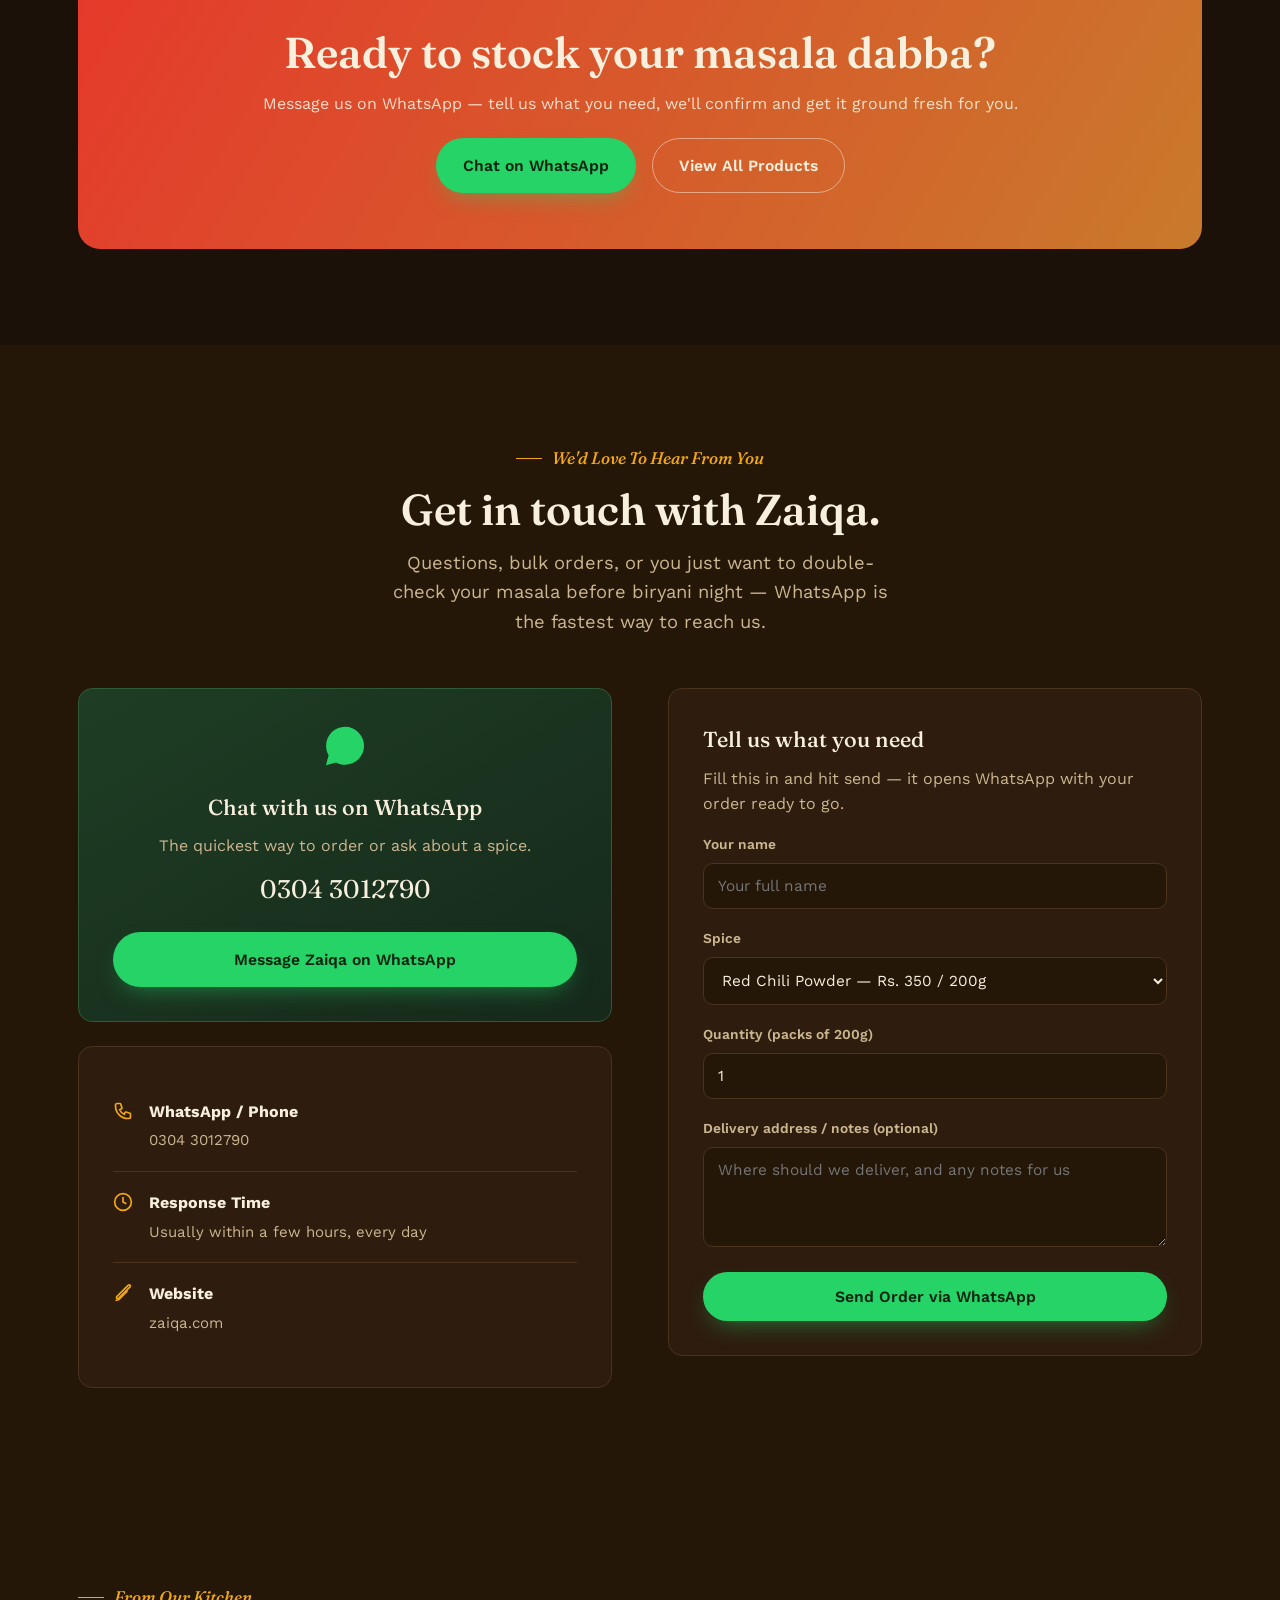
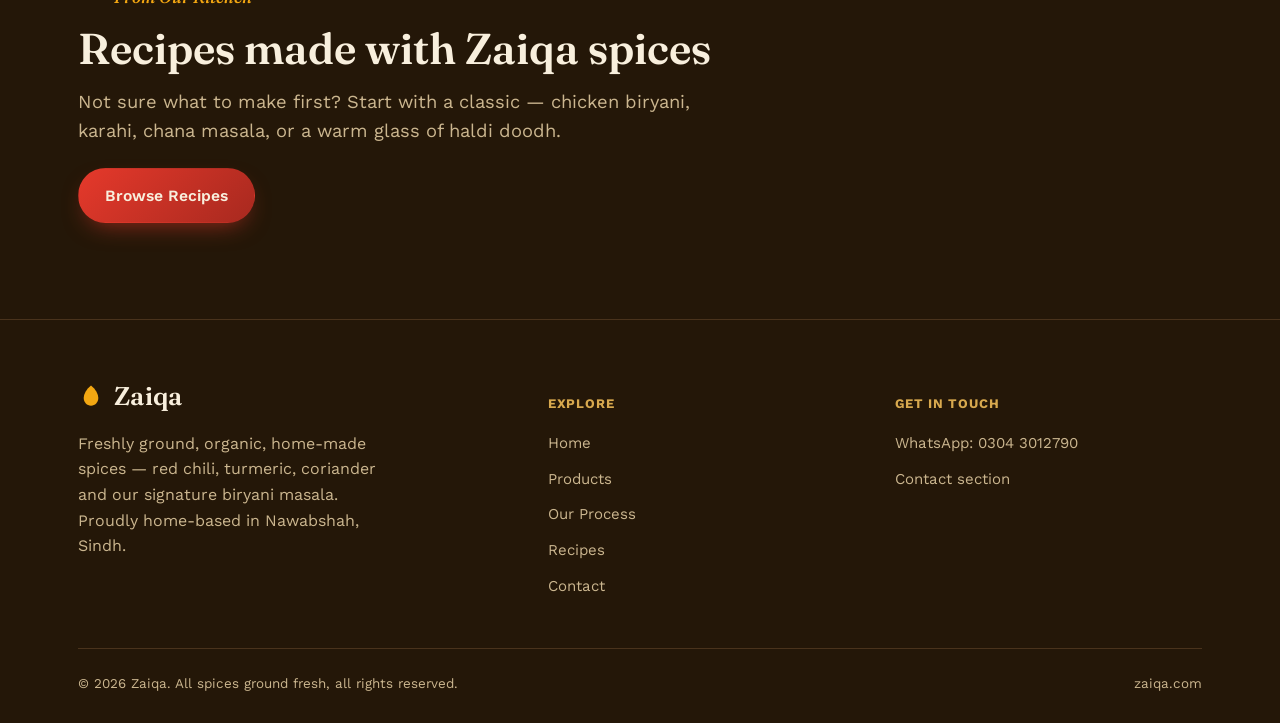
==== commit ebe989e4: "Add files via upload" ====
--- a/index.html
+++ b/index.html
@@ -1,38 +1,137 @@
 <!DOCTYPE html>
-<html lang="en"><head>
+<html lang="en">
+<head> 
+  <meta name="google-site-verification" content="CsDVpGMaXupQr4uYR75wWIu4CxxHNZcbYU68A2rJZZk" />
 <meta charset="UTF-8">
 <meta name="viewport" content="width=device-width, initial-scale=1.0">
 
 <!-- Primary SEO -->
-<title>Spice Recipes | Biryani, Karahi, Chana Masala &amp; More — Zaiqa</title>
-<meta name="description" content="Simple, tested recipes using Zaiqa's organic red chili, turmeric, coriander and biryani masala — chicken biryani, chicken karahi, chana masala and turmeric milk. Home-based in Nawabshah.">
-<meta name="keywords" content="biryani recipe, chicken karahi recipe, chana masala recipe, haldi doodh recipe, Zaiqa spices, organic spices Nawabshah">
+<title>Zaiqa | Organic Red Chili, Turmeric, Coriander &amp; Biryani Masala | Rs. 350</title>
+<meta name="description" content="Freshly ground, organic, home-made spices from Zaiqa: red chili powder, turmeric powder, coriander powder &amp; signature biryani masala. Rs. 350 for 200g. Order on WhatsApp.">
+<meta name="keywords" content="Zaiqa, organic spices Pakistan, red chili powder, turmeric powder, coriander powder, biryani masala, home made spices, fresh ground masala, buy spices online Pakistan">
+<meta name="robots" content="index, follow">
 <meta name="author" content="Zaiqa">
-<link rel="canonical" href="https://zaiqa.com/recipes/">
-
-<link rel="icon" href="../favicon.ico">
-<link rel="icon" type="image/png" sizes="32x32" href="../favicon-32.png">
-<link rel="apple-touch-icon" href="../favicon-192.png">
-
-<!-- Open Graph -->
+<link rel="canonical" href="https://zaiqa.com/">
+
+<!-- Favicon -->
+<link rel="icon" type="image/png" sizes="32x32" href="favicon-32.png">
+<link rel="icon" type="image/png" sizes="192x192" href="favicon-192.png">
+<link rel="apple-touch-icon" href="favicon-192.png">
+<meta name="theme-color" content="#1B1108">
+
+<!-- Open Graph (Facebook / WhatsApp link previews) -->
 <meta property="og:type" content="website">
 <meta property="og:site_name" content="Zaiqa">
-<meta property="og:title" content="Spice Recipes — Zaiqa">
-<meta property="og:description" content="Simple recipes made with Zaiqa's organic, freshly ground spices.">
+<meta property="og:title" content="Zaiqa | Organic, Freshly Ground Spices — Home-Made">
+<meta property="og:description" content="Red chili, turmeric, coriander &amp; signature biryani masala — freshly ground, organic, no fillers. Rs. 350 for 200g. Order on WhatsApp.">
 <meta property="og:image" content="https://zaiqa.com/images/hero-banner.jpg">
-<meta property="og:url" content="https://zaiqa.com/recipes/">
-
+<meta property="og:image:width" content="1402">
+<meta property="og:image:height" content="1122">
+<meta property="og:url" content="https://zaiqa.com/">
+<meta property="og:locale" content="en_PK">
+
+<!-- Twitter Card -->
 <meta name="twitter:card" content="summary_large_image">
-<meta name="twitter:title" content="Spice Recipes — Zaiqa">
+<meta name="twitter:title" content="Zaiqa | Organic, Freshly Ground Spices">
+<meta name="twitter:description" content="Red chili, turmeric, coriander &amp; signature biryani masala — Rs. 350 for 200g. Order on WhatsApp.">
 <meta name="twitter:image" content="https://zaiqa.com/images/hero-banner.jpg">
 
-<link rel="stylesheet" href="../style.css">
+<link rel="stylesheet" href="style.css">
+
+<!-- Structured data: local business -->
+<script type="application/ld+json">
+{
+  "@context": "https://schema.org",
+  "@type": "LocalBusiness",
+  "name": "Zaiqa",
+  "description": "Freshly ground, organic, home-made spices: red chili powder, turmeric powder, coriander powder and signature biryani masala.",
+  "url": "https://zaiqa.com/",
+  "image": "https://zaiqa.com/images/hero-banner.jpg",
+  "telephone": "+923043012790",
+  "priceRange": "Rs. 350",
+  "address": {
+    "@type": "PostalAddress",
+    "addressLocality": "Nawabshah",
+    "addressRegion": "Sindh",
+    "addressCountry": "PK"
+  },
+  "sameAs": [
+    "https://wa.me/923043012790"
+  ]
+}
+</script>
+
+<!-- Structured data: products -->
+<script type="application/ld+json">
+{
+  "@context": "https://schema.org",
+  "@type": "ItemList",
+  "itemListElement": [
+    {
+      "@type": "Product",
+      "position": 1,
+      "name": "Red Chili Powder",
+      "image": "https://zaiqa.com/images/red-chili.jpg",
+      "description": "Freshly ground, organic red chili powder. Bold heat, deep natural red colour.",
+      "brand": "Zaiqa",
+      "offers": {
+        "@type": "Offer",
+        "priceCurrency": "PKR",
+        "price": "350",
+        "availability": "https://schema.org/InStock"
+      }
+    },
+    {
+      "@type": "Product",
+      "position": 2,
+      "name": "Turmeric Powder",
+      "image": "https://zaiqa.com/images/turmeric.jpg",
+      "description": "Freshly ground, organic turmeric powder, rich in natural curcumin.",
+      "brand": "Zaiqa",
+      "offers": {
+        "@type": "Offer",
+        "priceCurrency": "PKR",
+        "price": "350",
+        "availability": "https://schema.org/InStock"
+      }
+    },
+    {
+      "@type": "Product",
+      "position": 3,
+      "name": "Coriander Powder",
+      "image": "https://zaiqa.com/images/coriander.jpg",
+      "description": "Freshly ground, organic coriander powder with mild, citrusy aroma.",
+      "brand": "Zaiqa",
+      "offers": {
+        "@type": "Offer",
+        "priceCurrency": "PKR",
+        "price": "350",
+        "availability": "https://schema.org/InStock"
+      }
+    },
+    {
+      "@type": "Product",
+      "position": 4,
+      "name": "Biryani Masala",
+      "image": "https://zaiqa.com/images/biryani-masala.jpg",
+      "description": "Zaiqa's signature freshly ground biryani masala, a balanced whole-spice blend.",
+      "brand": "Zaiqa",
+      "offers": {
+        "@type": "Offer",
+        "priceCurrency": "PKR",
+        "price": "350",
+        "availability": "https://schema.org/InStock"
+      }
+    }
+  ]
+}
+</script>
 </head>
 <body>
 
 <header class="site-header">
   <div class="container nav">
-    <a href="../index.html" class="logo">
+    <a href="#home" class="logo">
       <svg width="30" height="30" viewBox="0 0 32 32" fill="none" xmlns="http://www.w3.org/2000/svg">
         <path d="M16 3C10 8 7 13.5 7 18.5C7 23.75 11.03 28 16 28C20.97 28 25 23.75 25 18.5C25 13.5 22 8 16 3Z" fill="#F3A712"/>
         <path d="M16 3C16 3 13 10 13 17C13 22 14.5 26 16 28" stroke="#1B1108" stroke-width="1.1" stroke-linecap="round" opacity="0.35"/>
@@ -41,11 +140,11 @@
     </a>
     <button class="nav-toggle" aria-label="Toggle menu" aria-expanded="false">☰</button>
     <nav class="nav-links">
-      <a href="../index.html#home">Home</a>
-      <a href="../index.html#products">Products</a>
-      <a href="../index.html#process">Our Process</a>
-      <a href="index.html" class="active">Recipes</a>
-      <a href="../index.html#contact">Contact</a>
+      <a href="#home" class="active">Home</a>
+      <a href="#products">Products</a>
+      <a href="#process">Our Process</a>
+      <a href="recipes/index.html">Recipes</a>
+      <a href="#contact">Contact</a>
     </nav>
     <div class="nav-actions">
       <a class="btn btn-whatsapp btn-sm" href="https://wa.me/923043012790?text=Assalamualaikum%2C%20I%27d%20like%20to%20order%20from%20Zaiqa." target="_blank" rel="noopener">
@@ -57,53 +156,304 @@
 </header>
 
 <main>
-  <section class="recipe-hero">
+
+  <!-- ============ HOME ============ -->
+  <section id="home" class="hero">
+    <div class="container hero-grid">
+      <div class="hero-copy">
+        <p class="eyebrow">Pure &middot; Organic &middot; Home-Ground</p>
+        <h1>Fresh, organic spices —<br>from the&nbsp;mortar<br>to your masala&nbsp;dabba.</h1>
+        <p class="lede">Zaiqa grinds red chili, turmeric, coriander and our signature biryani masala the way your dadi did — small batches, no fillers, no shortcuts. Home-based in Nawabshah, delivering organic spices straight to your kitchen.</p>
+        <div class="btn-row">
+          <a href="#products" class="btn btn-primary">Shop the Spices</a>
+          <a href="https://wa.me/923043012790?text=Assalamualaikum%2C%20I%27d%20like%20to%20order%20from%20Zaiqa." target="_blank" rel="noopener" class="btn btn-outline">Order on WhatsApp</a>
+        </div>
+        <div class="hero-stats">
+          <div class="hero-stat"><strong>4</strong><span>Signature spices</span></div>
+          <div class="hero-stat"><strong>200g</strong><span>Every pack</span></div>
+          <div class="hero-stat"><strong>Rs 350</strong><span>One fair price</span></div>
+          <div class="hero-stat"><strong>0</strong><span>Fillers or additives</span></div>
+        </div>
+      </div>
+      <div class="hero-visual">
+        <span class="hero-badge">100% Organic &amp; Home-Made</span>
+        <img src="images/hero-banner.jpg" alt="Zaiqa red chili, turmeric, coriander and biryani masala pouches with fresh ground spice bowls">
+      </div>
+    </div>
+  </section>
+
+  <div class="spice-strip"><span class="c1"></span><span class="c2"></span><span class="c3"></span><span class="c4"></span></div>
+
+  <div class="container">
+    <div class="trust-strip">
+      <div class="trust-item"><svg width="20" height="20" viewBox="0 0 24 24" fill="none" stroke="currentColor" stroke-width="2"><path d="M20 6L9 17l-5-5"/></svg> Ground fresh to order</div>
+      <div class="trust-item"><svg width="20" height="20" viewBox="0 0 24 24" fill="none" stroke="currentColor" stroke-width="2"><path d="M20 6L9 17l-5-5"/></svg> No preservatives, no fillers</div>
+      <div class="trust-item"><svg width="20" height="20" viewBox="0 0 24 24" fill="none" stroke="currentColor" stroke-width="2"><path d="M20 6L9 17l-5-5"/></svg> Sourced from trusted farms</div>
+      <div class="trust-item"><svg width="20" height="20" viewBox="0 0 24 24" fill="none" stroke="currentColor" stroke-width="2"><path d="M20 6L9 17l-5-5"/></svg> Sealed for aroma &amp; freshness</div>
+    </div>
+  </div>
+
+  <!-- Why Zaiqa split -->
+  <section class="section-alt">
+    <div class="container split">
+      <img src="images/spice-group.jpg" alt="Red chili, turmeric, coriander and biryani masala mounds side by side, labelled" loading="lazy">
+      <div>
+        <p class="eyebrow">Why Zaiqa</p>
+        <h2>Made the way a kitchen actually needs it made.</h2>
+        <p>Zaiqa started the same way most good spice ever does — grinding a little extra for the neighbours. We kept the batch sizes small and the ingredient list short, because that's the only way freshness survives.</p>
+        <ul class="check-list">
+          <li><svg width="18" height="18" viewBox="0 0 24 24" fill="none" stroke="currentColor" stroke-width="2.4"><path d="M20 6L9 17l-5-5"/></svg> Whole spices, handpicked and cleaned before grinding</li>
+          <li><svg width="18" height="18" viewBox="0 0 24 24" fill="none" stroke="currentColor" stroke-width="2.4"><path d="M20 6L9 17l-5-5"/></svg> Ground in small batches, never mass-milled</li>
+          <li><svg width="18" height="18" viewBox="0 0 24 24" fill="none" stroke="currentColor" stroke-width="2.4"><path d="M20 6L9 17l-5-5"/></svg> Sealed the same day for locked-in aroma</li>
+          <li><svg width="18" height="18" viewBox="0 0 24 24" fill="none" stroke="currentColor" stroke-width="2.4"><path d="M20 6L9 17l-5-5"/></svg> No fillers, no anti-caking agents, no colour added</li>
+        </ul>
+      </div>
+    </div>
+  </section>
+
+  <!-- ============ PRODUCTS ============ -->
+  <section id="products">
+    <div class="container">
+      <div class="section-head center">
+        <p class="eyebrow" style="justify-content:center">The Line-Up</p>
+        <h2>Four spices. One honest price.</h2>
+        <p class="lede" style="margin:0 auto">Every pack is 200 grams, freshly ground, and priced the same — Rs. 350. No premium spice, no compromise spice. Just the ones you actually cook with.</p>
+      </div>
+
+      <div class="product-grid">
+        <article class="product-card">
+          <div class="product-media">
+            <img src="images/red-chili.jpg" alt="Zaiqa red chili powder, freshly ground vivid red mound" loading="lazy">
+            <span class="product-tag tag-chili">Chili</span>
+          </div>
+          <div class="product-body">
+            <h3>Red Chili Powder</h3>
+            <p>Deep, natural red with bold, clean heat — ground from sun-ripened chilies with nothing added to fake the colour or the kick.</p>
+            <div class="product-foot">
+              <div class="price">Rs. 350 <span>per 200g</span></div>
+              <a class="btn btn-whatsapp btn-sm" href="https://wa.me/923043012790?text=Assalamualaikum%2C%20I%27d%20like%20to%20order%20Red%20Chili%20Powder%20(200g)%20from%20Zaiqa." target="_blank" rel="noopener">Order</a>
+            </div>
+          </div>
+        </article>
+
+        <article class="product-card">
+          <div class="product-media">
+            <img src="images/turmeric.jpg" alt="Zaiqa turmeric powder, freshly ground golden mound" loading="lazy">
+            <span class="product-tag tag-turmeric">Turmeric</span>
+          </div>
+          <div class="product-body">
+            <h3>Turmeric Powder</h3>
+            <p>Bright, earthy and rich in natural curcumin — the everyday base spice for dal, sabzi and marinades.</p>
+            <div class="product-foot">
+              <div class="price">Rs. 350 <span>per 200g</span></div>
+              <a class="btn btn-whatsapp btn-sm" href="https://wa.me/923043012790?text=Assalamualaikum%2C%20I%27d%20like%20to%20order%20Turmeric%20Powder%20(200g)%20from%20Zaiqa." target="_blank" rel="noopener">Order</a>
+            </div>
+          </div>
+        </article>
+
+        <article class="product-card">
+          <div class="product-media">
+            <img src="images/coriander.jpg" alt="Zaiqa coriander powder, freshly ground golden-tan mound" loading="lazy">
+            <span class="product-tag tag-coriander">Coriander</span>
+          </div>
+          <div class="product-body">
+            <h3>Coriander Powder</h3>
+            <p>Mild, citrusy and slightly sweet — ground fine to release the aroma whole seeds lose on the shelf.</p>
+            <div class="product-foot">
+              <div class="price">Rs. 350 <span>per 200g</span></div>
+              <a class="btn btn-whatsapp btn-sm" href="https://wa.me/923043012790?text=Assalamualaikum%2C%20I%27d%20like%20to%20order%20Coriander%20Powder%20(200g)%20from%20Zaiqa." target="_blank" rel="noopener">Order</a>
+            </div>
+          </div>
+        </article>
+
+        <article class="product-card">
+          <div class="product-media">
+            <img src="images/biryani-masala.jpg" alt="Zaiqa signature biryani masala, freshly ground blend" loading="lazy">
+            <span class="product-tag tag-masala">Signature</span>
+          </div>
+          <div class="product-body">
+            <h3>Biryani Masala</h3>
+            <p>Our house blend of whole spices, balanced by hand for a proper, layered home-style biryani.</p>
+            <div class="product-foot">
+              <div class="price">Rs. 350 <span>per 200g</span></div>
+              <a class="btn btn-whatsapp btn-sm" href="https://wa.me/923043012790?text=Assalamualaikum%2C%20I%27d%20like%20to%20order%20Biryani%20Masala%20(200g)%20from%20Zaiqa." target="_blank" rel="noopener">Order</a>
+            </div>
+          </div>
+        </article>
+      </div>
+    </div>
+  </section>
+
+  <!-- How ordering works -->
+  <section class="section-alt">
+    <div class="container split reverse">
+      <div>
+        <p class="eyebrow">How Ordering Works</p>
+        <h2>One price, simple ordering.</h2>
+        <p>Every spice is Rs. 350 for 200g — no tiered pricing, no surprise costs. Want a mix of all four? Just tell us the quantities on WhatsApp and we'll confirm your total and delivery.</p>
+        <ul class="check-list">
+          <li><svg width="18" height="18" viewBox="0 0 24 24" fill="none" stroke="currentColor" stroke-width="2.4"><path d="M20 6L9 17l-5-5"/></svg> Message us the spices &amp; quantities you need</li>
+          <li><svg width="18" height="18" viewBox="0 0 24 24" fill="none" stroke="currentColor" stroke-width="2.4"><path d="M20 6L9 17l-5-5"/></svg> We confirm your order &amp; delivery details</li>
+          <li><svg width="18" height="18" viewBox="0 0 24 24" fill="none" stroke="currentColor" stroke-width="2.4"><path d="M20 6L9 17l-5-5"/></svg> Freshly ground &amp; sealed before it leaves us</li>
+        </ul>
+        <a class="btn btn-whatsapp" style="margin-top:8px" href="https://wa.me/923043012790?text=Assalamualaikum%2C%20I%27d%20like%20to%20place%20an%20order%20from%20Zaiqa." target="_blank" rel="noopener">Start Your Order on WhatsApp</a>
+      </div>
+      <img src="images/spice-group.jpg" alt="Red chili, turmeric, coriander and biryani masala mounds labelled side by side" loading="lazy">
+    </div>
+  </section>
+
+  <!-- ============ PROCESS ============ -->
+  <section id="process">
+    <div class="container">
+      <div class="section-head center">
+        <p class="eyebrow" style="justify-content:center">From Farm to Dabba</p>
+        <h2>Ground fresh. Every single batch.</h2>
+        <p class="lede" style="margin:0 auto">No factory line, no six-month-old stock. Here's exactly what happens between a whole spice and the pack that reaches your kitchen.</p>
+      </div>
+
+      <div class="process-list">
+        <div class="process-step">
+          <span class="process-num">01</span>
+          <h3>Sourcing</h3>
+          <p>We handpick whole red chilies, turmeric root, coriander seed and whole biryani spices from trusted growers — chosen for colour, oil content and aroma, not just yield.</p>
+        </div>
+        <div class="process-step">
+          <span class="process-num">02</span>
+          <h3>Cleaning &amp; Drying</h3>
+          <p>Every batch is sorted by hand to remove stems, stones and dust, then sun-dried to the exact moisture level that keeps flavour locked in without inviting mould.</p>
+        </div>
+        <div class="process-step">
+          <span class="process-num">03</span>
+          <h3>Stone-Grinding</h3>
+          <p>We grind in small batches at low speed, keeping the temperature down so the natural oils that carry flavour and aroma don't cook off in the process.</p>
+        </div>
+        <div class="process-step">
+          <span class="process-num">04</span>
+          <h3>Hand-Packing</h3>
+          <p>Each 200g pack is sealed the same day it's ground — no warehouse time, no shelf sitting — so what reaches you is as fresh as what left the stone.</p>
+        </div>
+      </div>
+    </div>
+  </section>
+
+  <div class="mound-divider" aria-hidden="true">
+    <svg viewBox="0 0 1200 64" preserveAspectRatio="none" xmlns="http://www.w3.org/2000/svg">
+      <path d="M0,64 L0,44 L90,14 L180,44 L280,4 L380,44 L470,20 L560,44 L660,10 L760,44 L860,24 L960,44 L1050,14 L1150,44 L1200,30 L1200,64 Z" fill="#2E1D0F"/>
+    </svg>
+  </div>
+
+  <section class="section-alt" style="padding-top:0">
+    <div class="container split">
+      <div>
+        <p class="eyebrow">Why It Matters</p>
+        <h2>Freshly ground isn't a slogan here — it's a timeline.</h2>
+        <p>Most spice on a supermarket shelf was ground weeks, sometimes months, before it got there. Volatile oils — the part that actually carries flavour and aroma — start fading the moment a spice is milled. Grinding to order is the only real way around that.</p>
+        <p>Zaiqa never keeps ground stock sitting around. Every pack you receive was whole spice within days, not months, of reaching you.</p>
+        <ul class="check-list">
+          <li><svg width="18" height="18" viewBox="0 0 24 24" fill="none" stroke="currentColor" stroke-width="2.4"><path d="M20 6L9 17l-5-5"/></svg> Small batches, ground to order — not stockpiled</li>
+          <li><svg width="18" height="18" viewBox="0 0 24 24" fill="none" stroke="currentColor" stroke-width="2.4"><path d="M20 6L9 17l-5-5"/></svg> Low-heat grinding preserves natural oils &amp; aroma</li>
+          <li><svg width="18" height="18" viewBox="0 0 24 24" fill="none" stroke="currentColor" stroke-width="2.4"><path d="M20 6L9 17l-5-5"/></svg> Nothing added — no anti-caking agents, no colour, no filler</li>
+        </ul>
+      </div>
+      <img src="images/hero-banner.jpg" alt="Zaiqa red chili, turmeric, coriander and biryani masala pouches with fresh ground spice bowls" loading="lazy">
+    </div>
+  </section>
+
+  <!-- CTA -->
+  <section>
+    <div class="container">
+      <div class="cta-band">
+        <h2>Ready to stock your masala dabba?</h2>
+        <p>Message us on WhatsApp — tell us what you need, we'll confirm and get it ground fresh for you.</p>
+        <div class="btn-row">
+          <a class="btn btn-whatsapp" href="https://wa.me/923043012790?text=Assalamualaikum%2C%20I%27d%20like%20to%20order%20from%20Zaiqa." target="_blank" rel="noopener">Chat on WhatsApp</a>
+          <a class="btn btn-outline" href="#products">View All Products</a>
+        </div>
+      </div>
+    </div>
+  </section>
+
+  <!-- ============ CONTACT ============ -->
+  <section id="contact" class="section-alt">
+    <div class="container">
+      <div class="section-head center">
+        <p class="eyebrow" style="justify-content:center">We'd Love To Hear From You</p>
+        <h2>Get in touch with Zaiqa.</h2>
+        <p class="lede" style="margin:0 auto">Questions, bulk orders, or you just want to double-check your masala before biryani night — WhatsApp is the fastest way to reach us.</p>
+      </div>
+
+      <div class="contact-grid">
+        <div>
+          <div class="wa-panel">
+            <svg width="46" height="46" viewBox="0 0 24 24" fill="#25D366"><path d="M12.04 2C6.58 2 2.13 6.45 2.13 11.91C2.13 13.66 2.59 15.36 3.45 16.86L2.05 22L7.3 20.62C8.75 21.41 10.38 21.83 12.04 21.83C17.5 21.83 21.95 17.38 21.95 11.92C21.95 9.27 20.92 6.78 19.05 4.91C17.18 3.03 14.69 2 12.04 2Z"/></svg>
+            <h3>Chat with us on WhatsApp</h3>
+            <p style="margin-bottom:0">The quickest way to order or ask about a spice.</p>
+            <div class="wa-number">0304 3012790</div>
+            <a class="btn btn-whatsapp btn-block" href="https://wa.me/923043012790?text=Assalamualaikum%2C%20I%27d%20like%20to%20order%20from%20Zaiqa." target="_blank" rel="noopener">Message Zaiqa on WhatsApp</a>
+          </div>
+
+          <div class="contact-card" style="margin-top:24px">
+            <div class="contact-row">
+              <svg width="20" height="20" viewBox="0 0 24 24" fill="none" stroke="currentColor" stroke-width="2"><path d="M3 5a2 2 0 012-2h3.28a1 1 0 01.948.684l1.498 4.493a1 1 0 01-.502 1.21l-2.257 1.13a11.042 11.042 0 005.516 5.516l1.13-2.257a1 1 0 011.21-.502l4.493 1.498a1 1 0 01.684.949V19a2 2 0 01-2 2h-1C9.716 21 3 14.284 3 6V5z"/></svg>
+              <div><strong>WhatsApp / Phone</strong><span>0304 3012790</span></div>
+            </div>
+            <div class="contact-row">
+              <svg width="20" height="20" viewBox="0 0 24 24" fill="none" stroke="currentColor" stroke-width="2"><circle cx="12" cy="12" r="10"/><path d="M12 6v6l4 2"/></svg>
+              <div><strong>Response Time</strong><span>Usually within a few hours, every day</span></div>
+            </div>
+            <div class="contact-row">
+              <svg width="20" height="20" viewBox="0 0 24 24" fill="none" stroke="currentColor" stroke-width="2"><path d="M20.42 4.58a1.44 1.44 0 000-2.06 1.44 1.44 0 00-2.06 0L4.58 16.3a1.44 1.44 0 000 2.06 1.44 1.44 0 002.06 0L20.42 4.58z"/><path d="M3 21l3.44-.86a1.44 1.44 0 00.73-.4l10.4-10.4"/></svg>
+              <div><strong>Website</strong><span>zaiqa.com</span></div>
+            </div>
+          </div>
+        </div>
+
+        <div class="contact-card">
+          <h3>Tell us what you need</h3>
+          <p>Fill this in and hit send — it opens WhatsApp with your order ready to go.</p>
+
+          <form id="orderForm">
+            <div class="form-field">
+              <label for="name">Your name</label>
+              <input type="text" id="name" placeholder="Your full name" required>
+            </div>
+            <div class="form-field">
+              <label for="spice">Spice</label>
+              <select id="spice">
+                <option value="Red Chili Powder">Red Chili Powder — Rs. 350 / 200g</option>
+                <option value="Turmeric Powder">Turmeric Powder — Rs. 350 / 200g</option>
+                <option value="Coriander Powder">Coriander Powder — Rs. 350 / 200g</option>
+                <option value="Biryani Masala">Biryani Masala — Rs. 350 / 200g</option>
+                <option value="a mix of all four spices">A mix of all four spices</option>
+              </select>
+            </div>
+            <div class="form-field">
+              <label for="qty">Quantity (packs of 200g)</label>
+              <input type="number" id="qty" min="1" value="1">
+            </div>
+            <div class="form-field">
+              <label for="notes">Delivery address / notes (optional)</label>
+              <textarea id="notes" placeholder="Where should we deliver, and any notes for us"></textarea>
+            </div>
+            <button type="submit" class="btn btn-whatsapp btn-block">Send Order via WhatsApp</button>
+          </form>
+        </div>
+      </div>
+    </div>
+  </section>
+
+  <!-- ============ RECIPES TEASER ============ -->
+  <section id="recipes" class="section-alt">
     <div class="container">
       <p class="eyebrow">From Our Kitchen</p>
-      <h1>Recipes made with Zaiqa spices</h1>
-      <p class="lede">Simple, tested dishes that put our freshly ground, organic spices to work — from a weekend biryani to a quick glass of turmeric milk. Home-based in Nawabshah, made the way your dadi did.</p>
-
-      <div class="recipe-index-grid">
-
-        <a href="chicken-biryani.html" class="recipe-card">
-          <img src="../images/biryani-masala.jpg" alt="Chicken biryani made with Zaiqa biryani masala">
-          <div class="recipe-card-body">
-            <p class="eyebrow">Serves 4 &middot; 1 hr</p>
-            <h3>Chicken Biryani</h3>
-            <p>Layered, fragrant, and built entirely around one spoon of our signature biryani masala.</p>
-          </div>
-        </a>
-
-        <a href="chicken-karahi.html" class="recipe-card">
-          <img src="../images/red-chili.jpg" alt="Chicken karahi made with Zaiqa red chili powder">
-          <div class="recipe-card-body">
-            <p class="eyebrow">Serves 4 &middot; 45 min</p>
-            <h3>Chicken Karahi</h3>
-            <p>Tomato-rich, restaurant-style karahi with the deep heat of freshly ground red chili.</p>
-          </div>
-        </a>
-
-        <a href="chana-masala.html" class="recipe-card">
-          <img src="../images/coriander.jpg" alt="Chana masala made with Zaiqa coriander and red chili powder">
-          <div class="recipe-card-body">
-            <p class="eyebrow">Serves 4 &middot; 35 min</p>
-            <h3>Chana Masala</h3>
-            <p>A weeknight staple — chickpeas simmered with coriander, chili and a squeeze of lemon.</p>
-          </div>
-        </a>
-
-        <a href="haldi-doodh-turmeric-milk.html" class="recipe-card">
-          <img src="../images/turmeric.jpg" alt="Turmeric milk (haldi doodh) made with Zaiqa turmeric powder">
-          <div class="recipe-card-body">
-            <p class="eyebrow">Serves 1 &middot; 5 min</p>
-            <h3>Haldi Doodh (Turmeric Milk)</h3>
-            <p>The warm, golden nightcap your ammi always made — just three ingredients.</p>
-          </div>
-        </a>
-
-      </div>
-    </div>
-  </section>
+      <h2>Recipes made with Zaiqa spices</h2>
+      <p class="lede" style="max-width:60ch">Not sure what to make first? Start with a classic — chicken biryani, karahi, chana masala, or a warm glass of haldi doodh.</p>
+      <div class="btn-row" style="margin-top:22px">
+        <a href="recipes/index.html" class="btn btn-primary">Browse Recipes</a>
+      </div>
+    </div>
+  </section>
+
 </main>
 
 <footer>
@@ -121,17 +471,18 @@
       <div>
         <h4>Explore</h4>
         <ul>
-          <li><a href="../index.html#home">Home</a></li>
-          <li><a href="../index.html#products">Products</a></li>
-          <li><a href="index.html">Recipes</a></li>
-          <li><a href="../index.html#contact">Contact</a></li>
+          <li><a href="#home">Home</a></li>
+          <li><a href="#products">Products</a></li>
+          <li><a href="#process">Our Process</a></li>
+          <li><a href="recipes/index.html">Recipes</a></li>
+          <li><a href="#contact">Contact</a></li>
         </ul>
       </div>
       <div>
         <h4>Get in touch</h4>
         <ul>
           <li><a href="https://wa.me/923043012790" target="_blank" rel="noopener">WhatsApp: 0304 3012790</a></li>
-          <li><a href="../index.html#contact">Contact section</a></li>
+          <li><a href="#contact">Contact section</a></li>
         </ul>
       </div>
     </div>
@@ -146,6 +497,6 @@
   <svg width="30" height="30" viewBox="0 0 24 24" fill="#0b2412"><path d="M12.04 2C6.58 2 2.13 6.45 2.13 11.91C2.13 13.66 2.59 15.36 3.45 16.86L2.05 22L7.3 20.62C8.75 21.41 10.38 21.83 12.04 21.83C17.5 21.83 21.95 17.38 21.95 11.92C21.95 9.27 20.92 6.78 19.05 4.91C17.18 3.03 14.69 2 12.04 2Z"/></svg>
 </a>
 
-<script src="../script.js"></script>
+<script src="script.js"></script>
 </body>
 </html>
